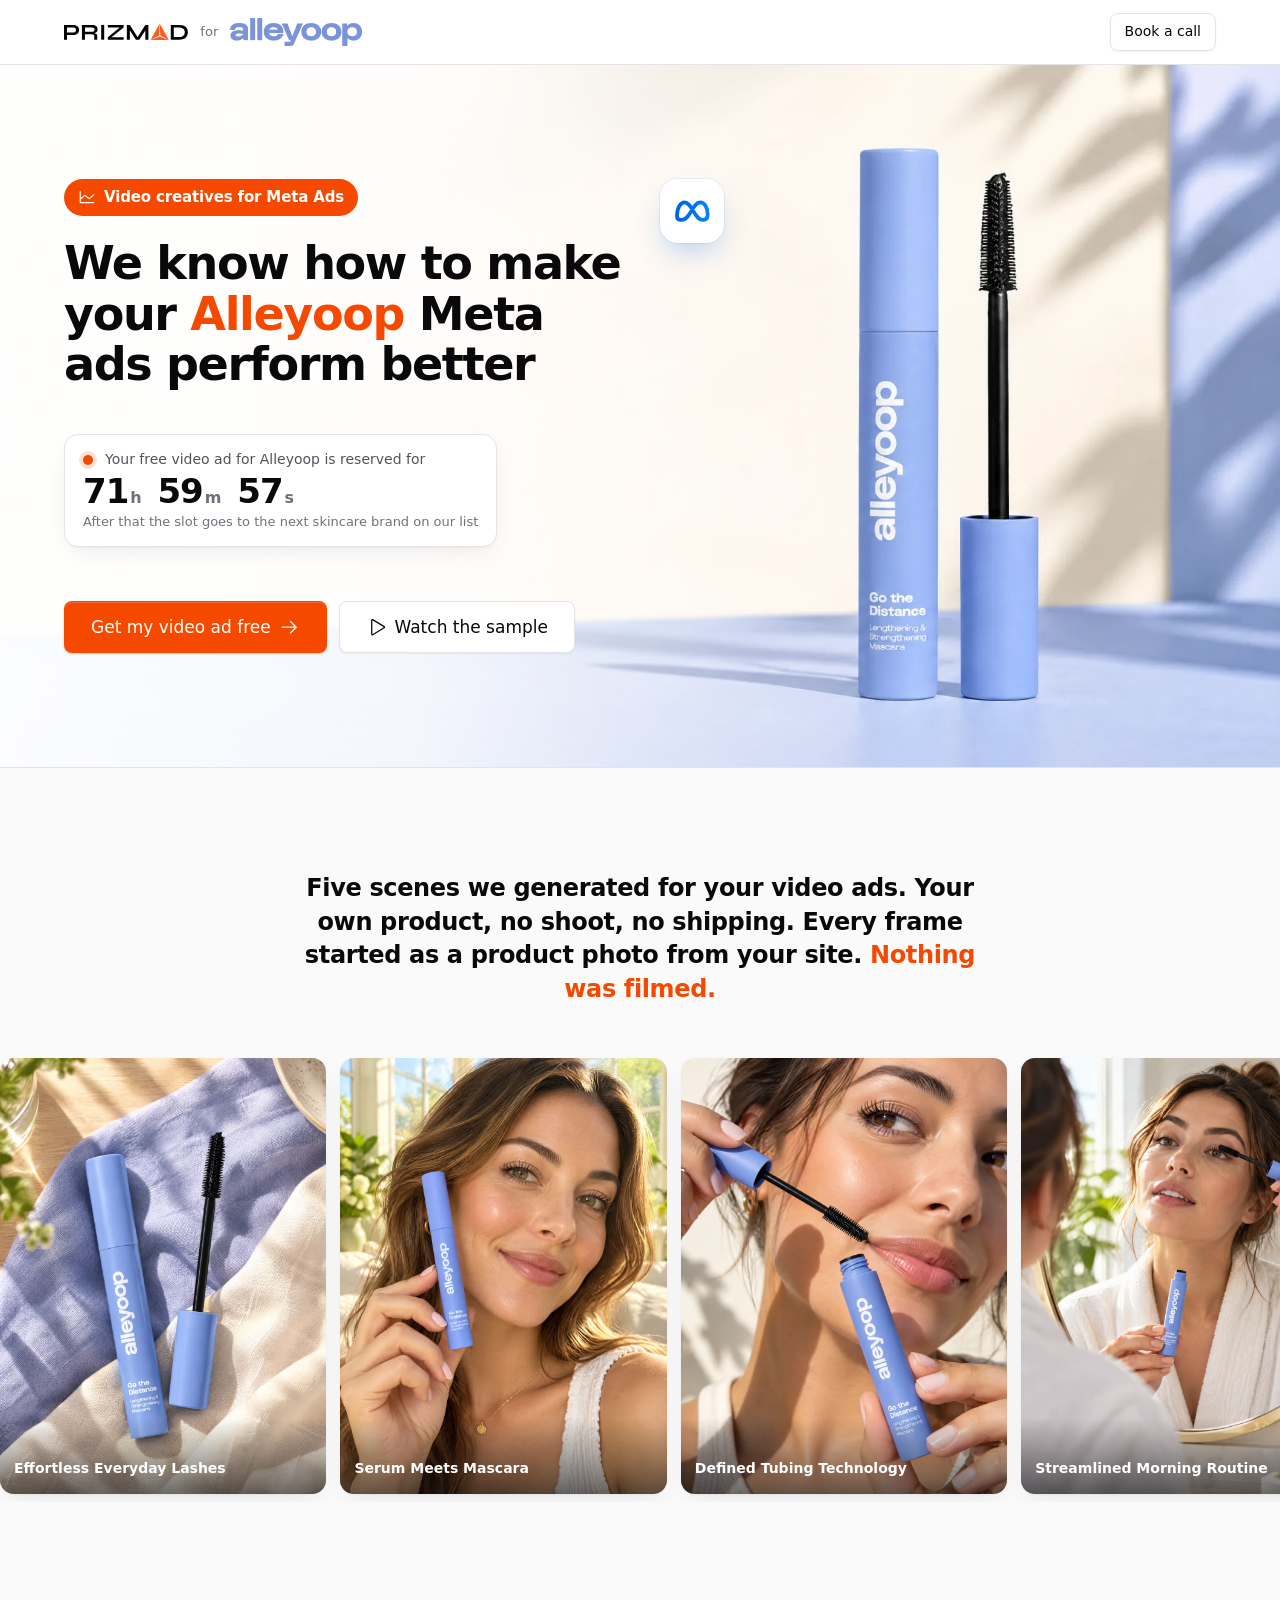
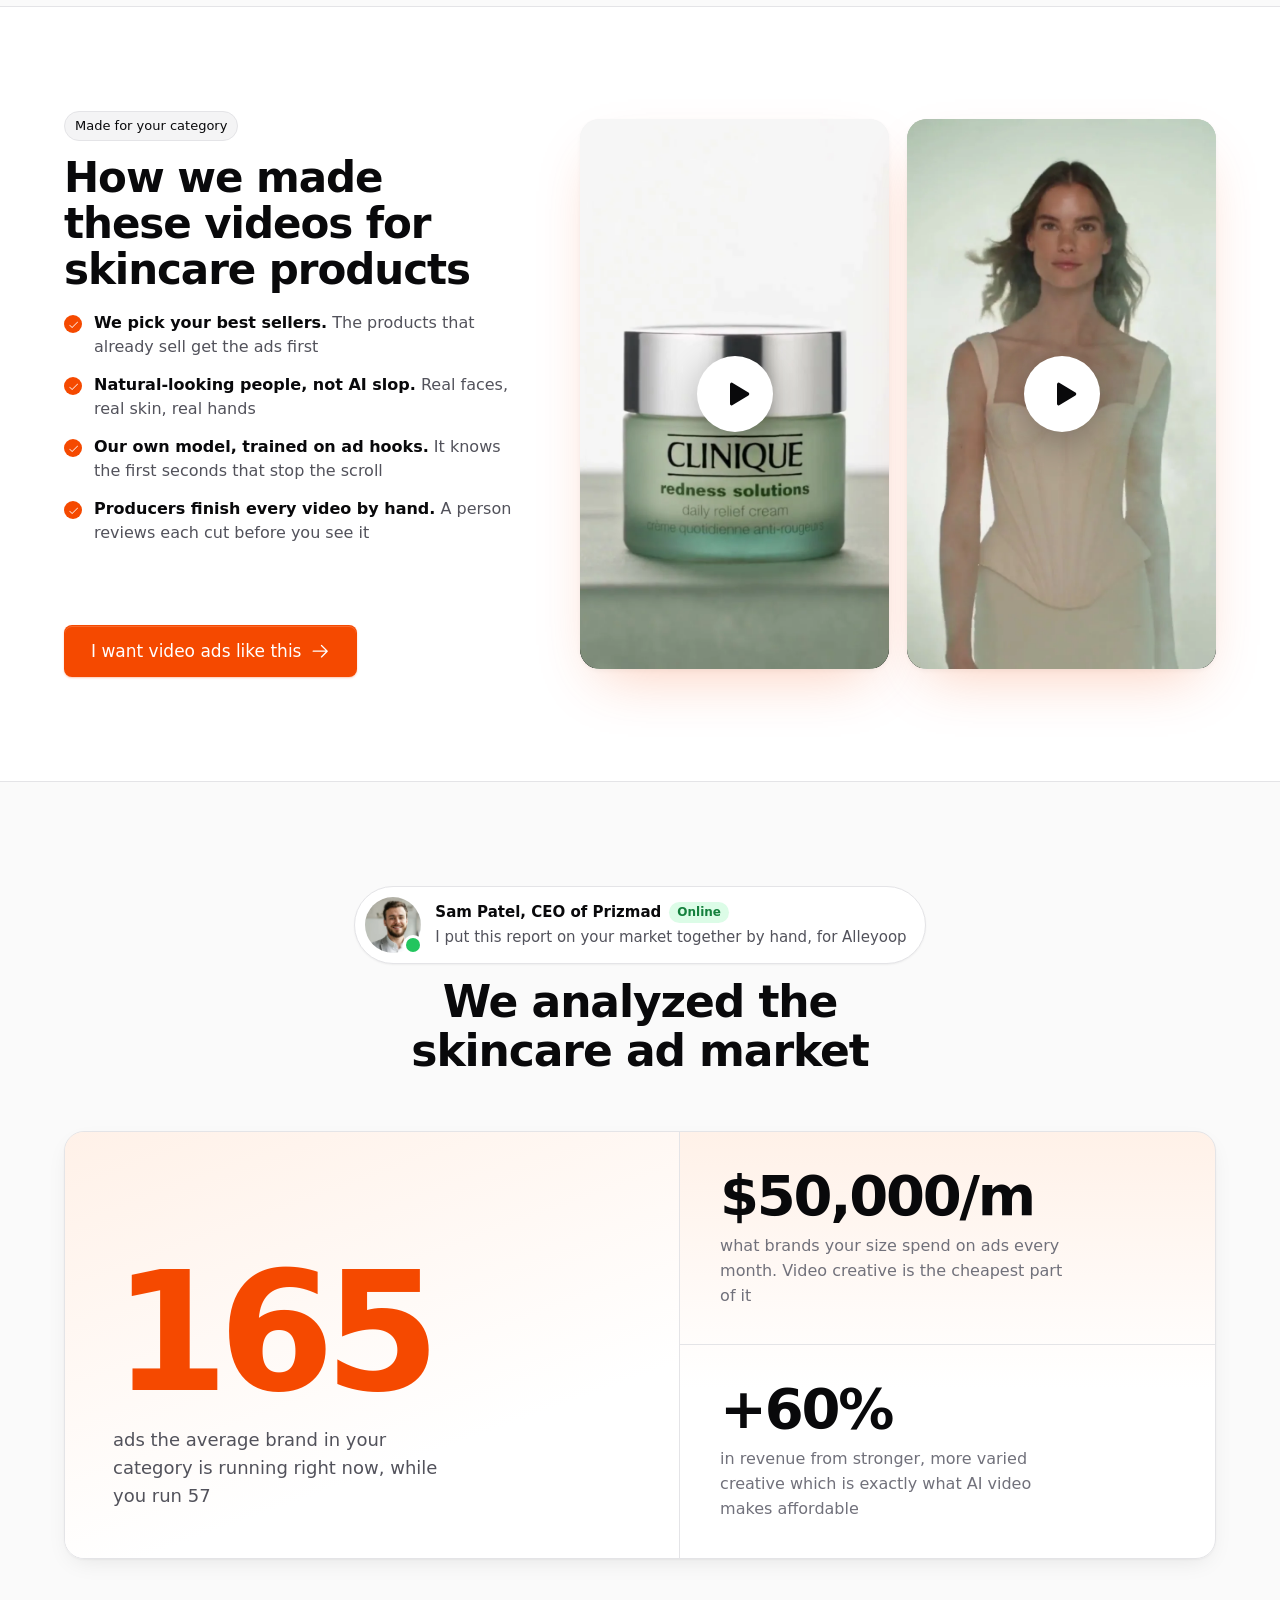
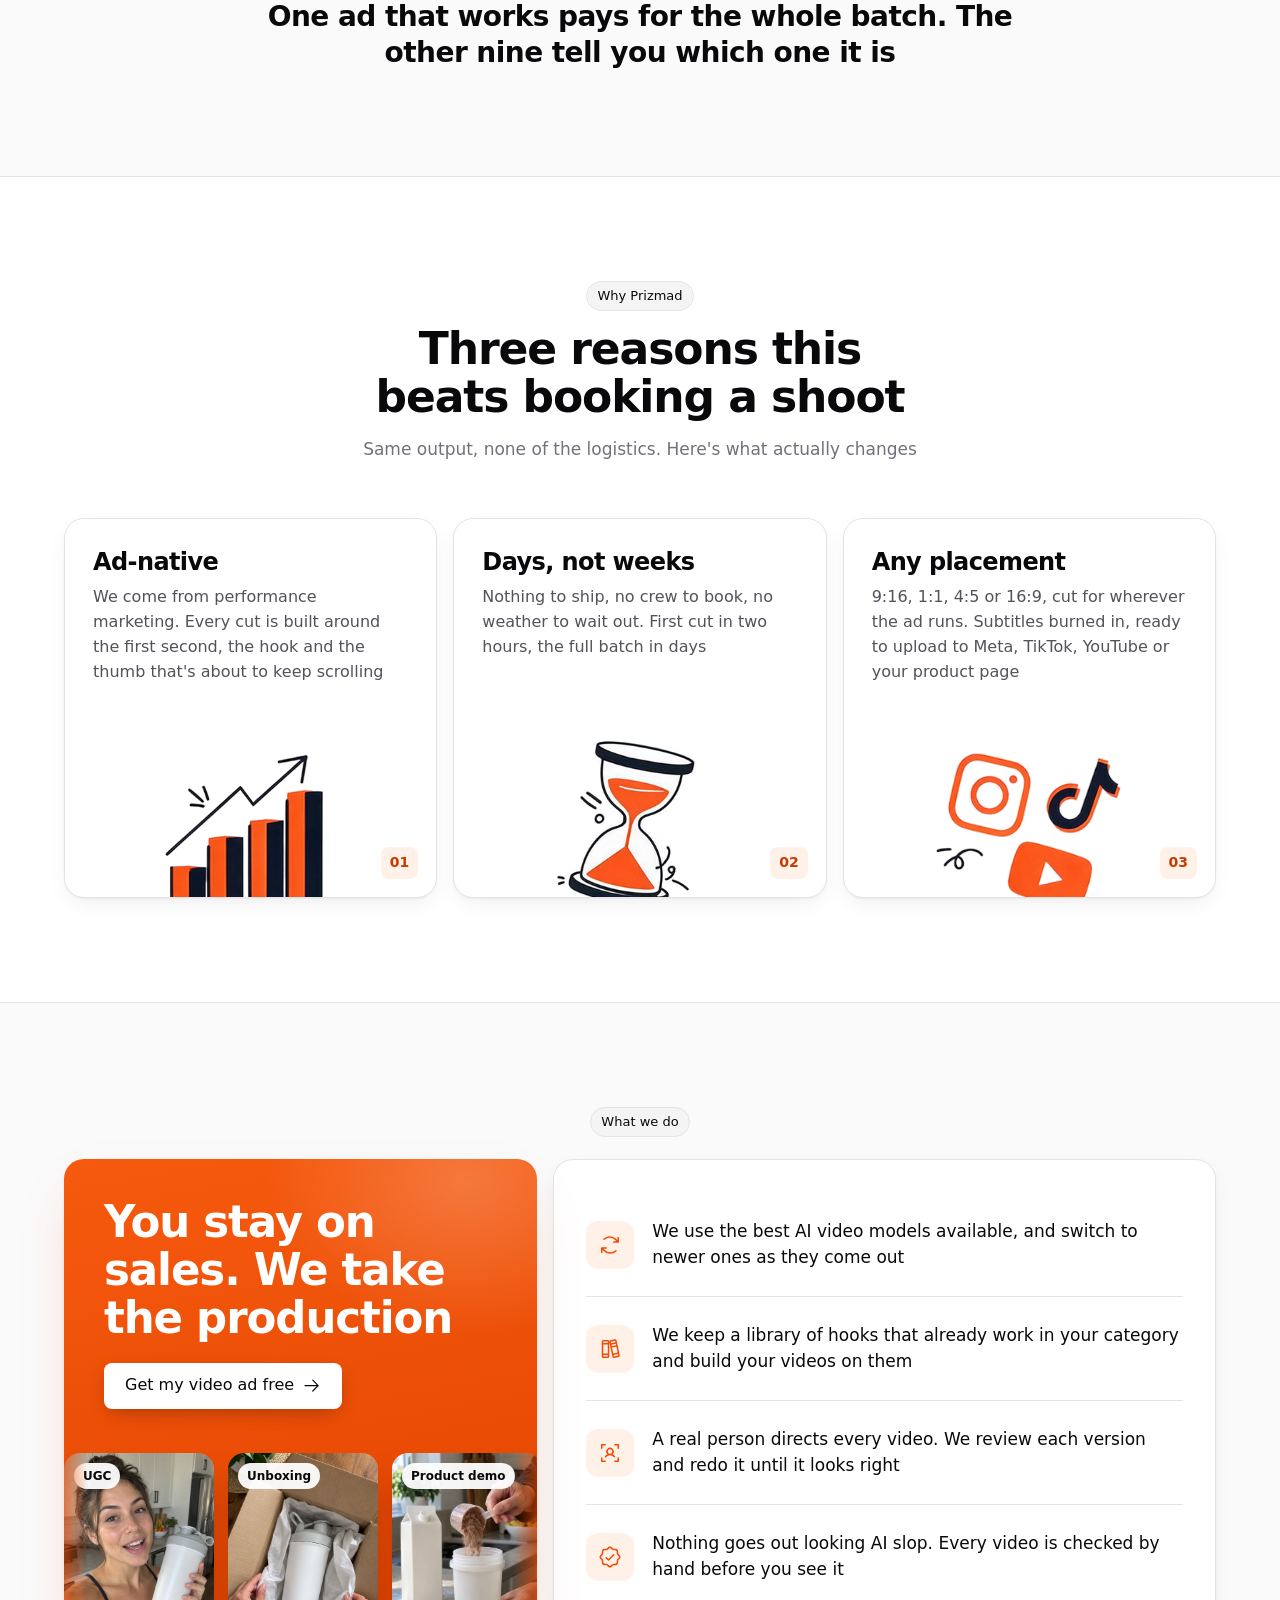
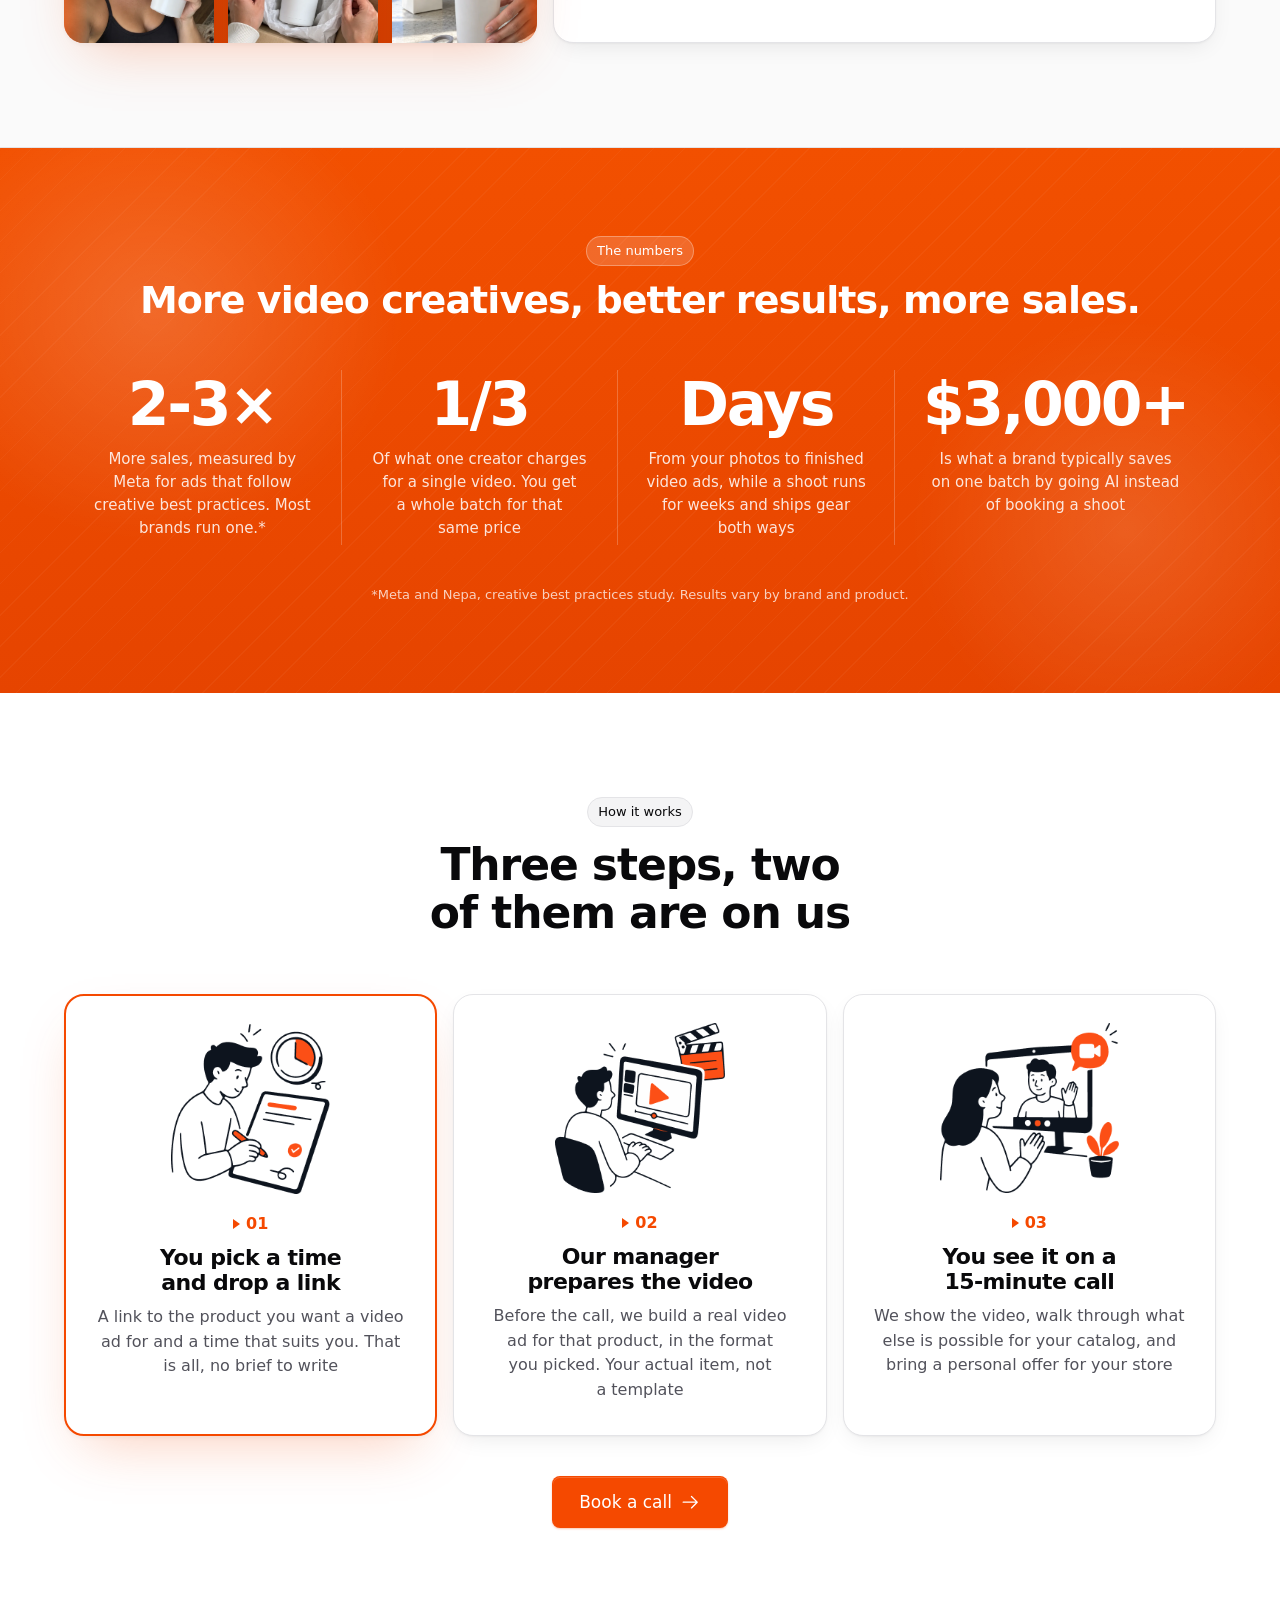
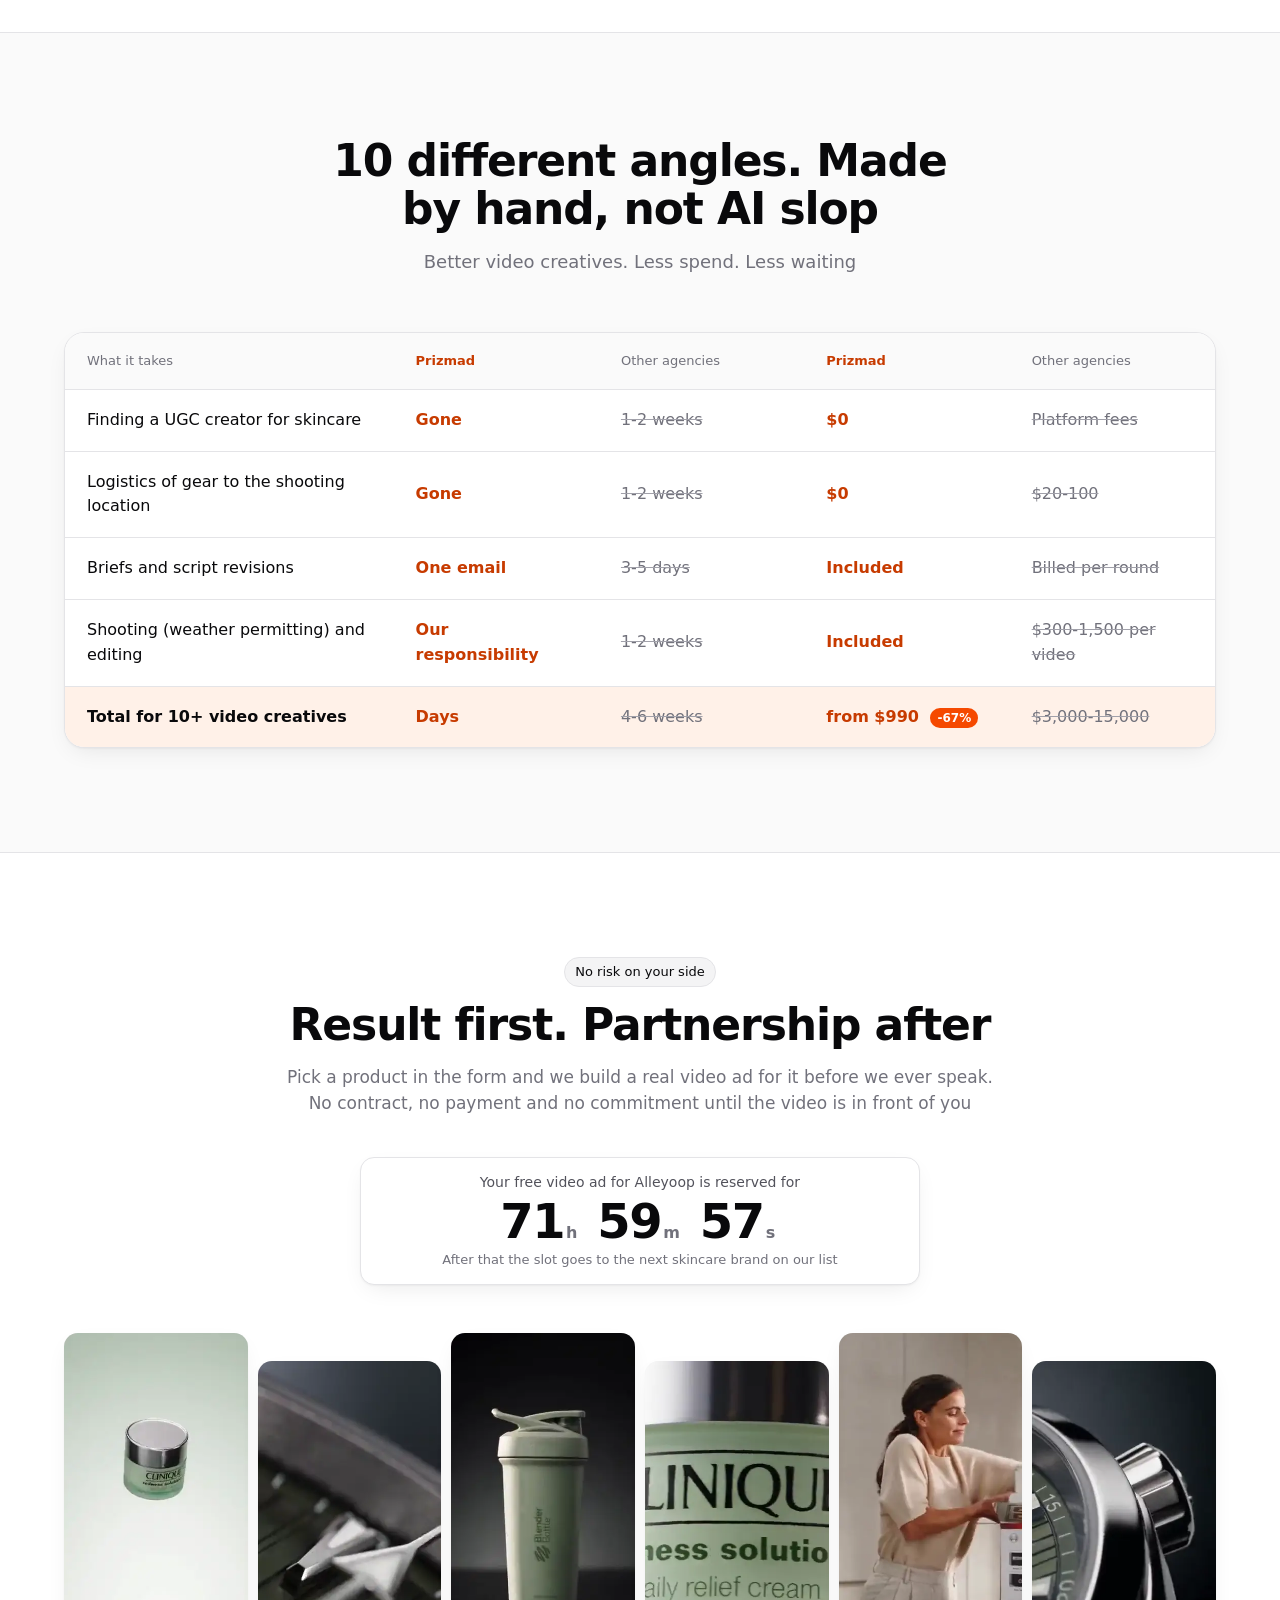
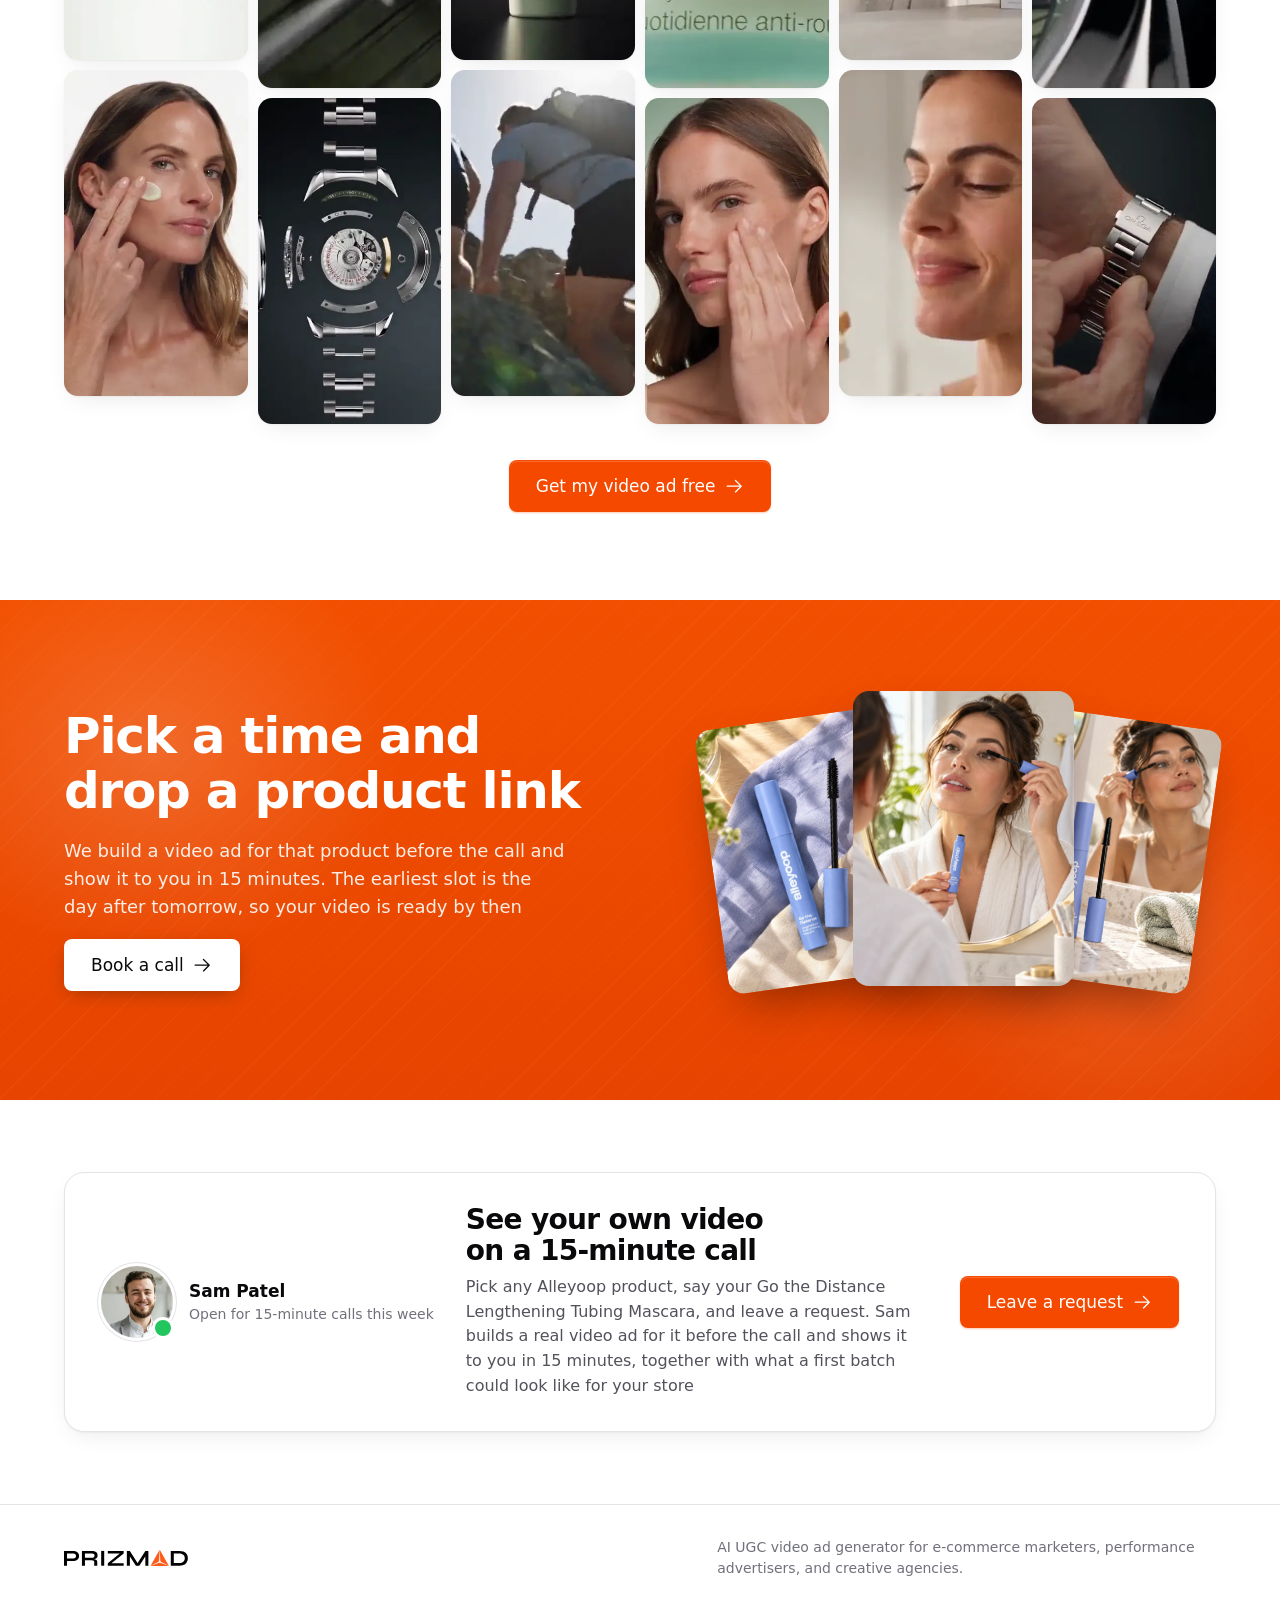
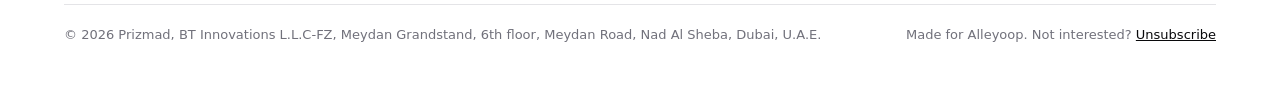
==== 2026/2026-10/landing-v2-alleyoop/index.html @ 91b7dbfa "Prizmad landing v2 preview (alleyoop): timer, Sam in market, how-we-made, $990, work grid Co-Authore" ====
<!doctype html>
<html lang="en">
<head>
<meta charset="utf-8">
<meta name="viewport" content="width=device-width, initial-scale=1">
<title>This is what your Alleyoop ad could look like | Prizmad</title>
<meta name="description" content="AI UGC video ad generator for e-commerce marketers, performance advertisers, and creative agencies.">
<meta name="robots" content="noindex, nofollow">
<meta name="theme-color" content="#ffffff">
<meta property="og:title" content="This is what your Alleyoop ad could look like">
<meta property="og:image" content="assets/img/s4.webp">
<link rel="icon" href="assets/prizmad-emblem.svg" type="image/svg+xml">
<link rel="preload" href="assets/img/s/meetalleyoop-x34j6x/s4.webp" as="image">
<link rel="stylesheet" href="assets/styles.css?v=d4e4dcc2">
</head>
<body class="t-c " data-slug="meetalleyoop-x34j6x" data-brand="Alleyoop">

<header class="nav" id="top">
  <div class="wrap">
    <div class="nav-brands">
      <a href="#top" aria-label="Prizmad"><img class="logo" src="assets/prizmad-full.svg" alt="Prizmad" width="125" height="16"></a>
      <span class="nav-x" aria-hidden="true">for</span><img class="brand-logo" src="assets/img/s/meetalleyoop-x34j6x/logo.png" alt="Alleyoop">
    </div>
    <a class="btn btn-outline btn-sm" href="#book" data-book>Book a call</a>
  </div>
</header>

<main>

  <section class="hero hero-texture">
    <img class="hero-photo" src="assets/img/s/meetalleyoop-x34j6x/banner.webp" alt="" width="1800" height="1011"  style="object-position: 74% 50%" fetchpriority="high">

    <div class="wrap">
      <div class="hero-copy">
          <span class="meta-float" aria-hidden="true"><svg viewBox="0 0 64 42"><defs><linearGradient id="mg" x1="0" y1="0" x2="1" y2="0"><stop offset="0" stop-color="#0064e0"/><stop offset="1" stop-color="#0082fb"/></linearGradient></defs><path d="M8 29C8 15 14 7 20 7c8 0 13 13 18 20 4 6 8 8 12 8 5 0 7-4 7-9 0-11-5-19-12-19-8 0-13 13-18 20-4 6-8 8-12 8-5 0-7-3-7-6z" fill="none" stroke="url(#mg)" stroke-width="6" stroke-linejoin="round"/></svg></span>
        <div class="hero-tags">
          <span class="meta-tag"><svg class="icon" viewBox="0 0 256 256" aria-hidden="true" focusable="false"><path d="M232,208a8,8,0,0,1-8,8H32a8,8,0,0,1-8-8V48a8,8,0,0,1,16,0v94.37L90.73,98a8,8,0,0,1,10.07-.38l58.81,44.11L218.73,90a8,8,0,1,1,10.54,12l-64,56a8,8,0,0,1-10.07.38L96.39,114.29,40,163.63V200H224A8,8,0,0,1,232,208Z"></path></svg>Video creatives for Meta Ads</span>
          
        </div>
        <h1>We know how to make your <span class="brand">Alleyoop</span> Meta ads perform better</h1>
        <div class="deal-timer" data-timer role="timer" aria-live="off">
          <span class="dt-dot" aria-hidden="true"></span>
          <p class="dt-label">Your free video ad for Alleyoop is reserved for</p>
          <p class="dt-clock"><b data-t="h">72</b><i>h</i> <b data-t="m">00</b><i>m</i> <b data-t="s">00</b><i>s</i></p>
          <p class="dt-note">After that the slot goes to the next skincare brand on our list</p>
        </div>
        <div class="hero-ctas">
          <a class="btn btn-primary btn-lg" href="#book" data-book>Get my video ad free <svg class="icon icon-arrow" viewBox="0 0 256 256" aria-hidden="true" focusable="false"><path d="M221.66,133.66l-72,72a8,8,0,0,1-11.32-11.32L196.69,136H40a8,8,0,0,1,0-16H196.69L138.34,61.66a8,8,0,0,1,11.32-11.32l72,72A8,8,0,0,1,221.66,133.66Z"></path></svg></a>
          <a class="btn btn-outline btn-lg" href="#sample"><svg class="icon" viewBox="0 0 256 256" aria-hidden="true" focusable="false"><path d="M232.4,114.49,88.32,26.35a16,16,0,0,0-16.2-.3A15.86,15.86,0,0,0,64,39.87V216.13A15.94,15.94,0,0,0,80,232a16.07,16.07,0,0,0,8.36-2.35L232.4,141.51a15.81,15.81,0,0,0,0-27ZM80,215.94V40.07l143.83,88Z"></path></svg> Watch the sample</a>
        </div>
      </div>

    </div>

  </section>

  <section class="band sec scenes scenes-grid" aria-label="Five scenes">
    <div class="wrap">
      <p class="scenes-lead reveal">Five scenes we generated for your video ads. Your own product, no shoot, no shipping. Every frame started as a product photo from your site. <em>Nothing was filmed.</em></p>
    </div>
    <div class="strip as-strip reveal">
      <div class="strip-track">
        <figure class="scard">
          <button type="button" data-lb="0" data-caption="Effortless Everyday Lashes" aria-label="Effortless Everyday Lashes"><img src="assets/img/s/meetalleyoop-x34j6x/s1.webp" alt="Alleyoop periwinkle tubing mascara resting on soft linen fabric in daylight" width="1080" height="1440" loading="lazy"></button>
          <figcaption>Effortless Everyday Lashes</figcaption>
        </figure>
        <figure class="scard">
          <button type="button" data-lb="1" data-caption="Serum Meets Mascara" aria-label="Serum Meets Mascara"><img src="assets/img/s/meetalleyoop-x34j6x/s2.webp" alt="Woman holding the periwinkle Alleyoop tubing mascara near her face" width="1080" height="1440" loading="lazy"></button>
          <figcaption>Serum Meets Mascara</figcaption>
        </figure>
        <figure class="scard">
          <button type="button" data-lb="2" data-caption="Defined Tubing Technology" aria-label="Defined Tubing Technology"><img src="assets/img/s/meetalleyoop-x34j6x/s3.webp" alt="Macro detail of the Alleyoop mascara wand bristles and periwinkle packaging" width="1080" height="1440" loading="lazy"></button>
          <figcaption>Defined Tubing Technology</figcaption>
        </figure>
        <figure class="scard">
          <button type="button" data-lb="3" data-caption="Streamlined Morning Routine" aria-label="Streamlined Morning Routine"><img src="assets/img/s/meetalleyoop-x34j6x/s4.webp" alt="Woman applying Alleyoop tubing mascara in a bright bathroom mirror" width="1080" height="1440" loading="lazy"></button>
          <figcaption>Streamlined Morning Routine</figcaption>
        </figure>
        <figure class="scard">
          <button type="button" data-lb="4" data-caption="Your Daily Essential" aria-label="Your Daily Essential"><img src="assets/img/s/meetalleyoop-x34j6x/s5.webp" alt="Alleyoop periwinkle mascara standing on a modern terrazzo bathroom shelf" width="1080" height="1440" loading="lazy"></button>
          <figcaption>Your Daily Essential</figcaption>
        </figure>
        
        <figure class="scard" aria-hidden="true">
          <img src="assets/img/s/meetalleyoop-x34j6x/s1.webp" alt="" width="1080" height="1440" loading="lazy">
          <figcaption>Effortless Everyday Lashes</figcaption>
        </figure>
        <figure class="scard" aria-hidden="true">
          <img src="assets/img/s/meetalleyoop-x34j6x/s2.webp" alt="" width="1080" height="1440" loading="lazy">
          <figcaption>Serum Meets Mascara</figcaption>
        </figure>
        <figure class="scard" aria-hidden="true">
          <img src="assets/img/s/meetalleyoop-x34j6x/s3.webp" alt="" width="1080" height="1440" loading="lazy">
          <figcaption>Defined Tubing Technology</figcaption>
        </figure>
        <figure class="scard" aria-hidden="true">
          <img src="assets/img/s/meetalleyoop-x34j6x/s4.webp" alt="" width="1080" height="1440" loading="lazy">
          <figcaption>Streamlined Morning Routine</figcaption>
        </figure>
        <figure class="scard" aria-hidden="true">
          <img src="assets/img/s/meetalleyoop-x34j6x/s5.webp" alt="" width="1080" height="1440" loading="lazy">
          <figcaption>Your Daily Essential</figcaption>
        </figure>
        
      </div>
    </div>
  </section>




  <section class="sec video" id="sample" aria-labelledby="video-title">
    <div class="wrap video-layout is-tall count-2">
      <div class="sec-head reveal">
        <span class="pill">Made for your category</span>
        <h2 id="video-title">How we made these videos for skincare products</h2>
        <ul class="how-list">
          <li><b>We pick your best sellers.</b> The products that already sell get the ads first</li>
          <li><b>Natural-looking people, not AI slop.</b> Real faces, real skin, real hands</li>
          <li><b>Our own model, trained on ad hooks.</b> It knows the first seconds that stop the scroll</li>
          <li><b>Producers finish every video by hand.</b> A person reviews each cut before you see it</li>
        </ul>
      </div>
      <div class="players reveal">
        <div class="player">
          <video preload="none" playsinline controls poster="assets/img/niche/skincare.webp">
            <source src="assets/video/niche/skincare.mp4" type="video/mp4">
          </video>
          <img class="poster" src="assets/img/niche/skincare.webp" alt="" loading="lazy">
          <button class="play" type="button" aria-label="Play"><svg class="icon" viewBox="0 0 256 256" aria-hidden="true" focusable="false"><path d="M240,128a15.74,15.74,0,0,1-7.6,13.51L88.32,229.65a16,16,0,0,1-16.2.3A15.86,15.86,0,0,1,64,216.13V39.87a15.86,15.86,0,0,1,8.12-13.82,16,16,0,0,1,16.2.3L232.4,114.49A15.74,15.74,0,0,1,240,128Z"></path></svg></button>
        </div>
        <div class="player">
          <video preload="none" playsinline controls poster="assets/img/niche/skincare-2.webp">
            <source src="assets/video/niche/skincare-2.mp4" type="video/mp4">
          </video>
          <img class="poster" src="assets/img/niche/skincare-2.webp" alt="" loading="lazy">
          <button class="play" type="button" aria-label="Play"><svg class="icon" viewBox="0 0 256 256" aria-hidden="true" focusable="false"><path d="M240,128a15.74,15.74,0,0,1-7.6,13.51L88.32,229.65a16,16,0,0,1-16.2.3A15.86,15.86,0,0,1,64,216.13V39.87a15.86,15.86,0,0,1,8.12-13.82,16,16,0,0,1,16.2.3L232.4,114.49A15.74,15.74,0,0,1,240,128Z"></path></svg></button>
        </div>
        
      </div>
      <div class="center-cta"><a class="btn btn-primary btn-lg" href="#book" data-book>I want video ads like this <svg class="icon icon-arrow" viewBox="0 0 256 256" aria-hidden="true" focusable="false"><path d="M221.66,133.66l-72,72a8,8,0,0,1-11.32-11.32L196.69,136H40a8,8,0,0,1,0-16H196.69L138.34,61.66a8,8,0,0,1,11.32-11.32l72,72A8,8,0,0,1,221.66,133.66Z"/></svg></a></div>
    </div>
  </section>


  <section class="band sec market" aria-labelledby="market-title">
    <div class="wrap">
      <div class="sec-head reveal">
        <div class="sam">
          <span class="sam-ava"><img src="assets/img/senders/sam-patel.webp" alt="Sam Patel" width="56" height="56" loading="lazy"><i class="host-dot" aria-hidden="true"></i></span>
          <div class="sam-who"><p class="sam-name">Sam Patel, CEO of Prizmad <span class="sam-online">Online</span></p><p class="sam-say">I put this report on your market together by hand, for Alleyoop</p></div>
        </div>
        <h2 id="market-title">We analyzed the skincare ad market</h2>
      </div>
      <div class="market-card reveal">
        <div class="stat-big">
          <div class="num">165</div>
          <p>ads the average brand in your category is running right now, while you run 57</p>
        </div>
        <div class="stat-side">
          <div><div class="num">$50,000/m</div><p>what brands your size spend on ads every month. Video creative is the cheapest part of it</p></div>
          <div><div class="num">+60%</div><p>in revenue from stronger, more varied creative which is exactly what AI video makes affordable</p></div>
        </div>
      </div>
      <p class="pull reveal">One ad that works pays for the whole batch. The other nine tell you which one it is</p>
    </div>
  </section>

  <section class="sec why" aria-labelledby="why-title">
    <div class="wrap">
      <div class="sec-head reveal">
        <span class="pill">Why Prizmad</span>
        <h2 id="why-title">Three reasons this beats booking a shoot</h2>
        <p>Same output, none of the logistics. Here's what actually changes</p>
      </div>
      <div class="cards3">
        <article class="icard reveal">
          <h3>Ad-native</h3>
          <p>We come from performance marketing. Every cut is built around the first second, the hook and the thumb that's about to keep scrolling</p>
          <img class="illus" src="assets/img/illus/why-ad-native.png" alt="" width="290" height="253" loading="lazy">
          <span class="badge">01</span>
        </article>
        <article class="icard reveal" style="--d:.06s">
          <h3>Days, not weeks</h3>
          <p>Nothing to ship, no crew to book, no weather to wait out. First cut in two hours, the full batch in days</p>
          <img class="illus" src="assets/img/illus/why-days.png" alt="" width="274" height="236" loading="lazy">
          <span class="badge">02</span>
        </article>
        <article class="icard reveal" style="--d:.12s">
          <h3>Any placement</h3>
          <p>9:16, 1:1, 4:5 or 16:9, cut for wherever the ad runs. Subtitles burned in, ready to upload to Meta, TikTok, YouTube or your product page</p>
          <img class="illus" src="assets/img/illus/why-placement.png" alt="" width="251" height="231" loading="lazy">
          <span class="badge">03</span>
        </article>
      </div>
    </div>
  </section>

  <section class="band sec prod" aria-labelledby="prod-title">
    <div class="wrap">
      <div class="sec-pill reveal"><span class="pill">What we do</span></div>
      <div class="prod-grid">
      <div class="prod-head reveal">
        <h2 id="prod-title">You stay on sales. We take the production</h2>
        <a class="btn btn-white" href="#book" data-book>Get my video ad free <svg class="icon icon-arrow" viewBox="0 0 256 256" aria-hidden="true" focusable="false"><path d="M221.66,133.66l-72,72a8,8,0,0,1-11.32-11.32L196.69,136H40a8,8,0,0,1,0-16H196.69L138.34,61.66a8,8,0,0,1,11.32-11.32l72,72A8,8,0,0,1,221.66,133.66Z"/></svg></a>
        <div class="formats-marquee" aria-hidden="true">
          <div class="fm-track">
            <figure class="fm-card"><img src="assets/img/formats/fmt-ugc.webp" alt="" loading="lazy"><figcaption>UGC</figcaption></figure><figure class="fm-card"><img src="assets/img/formats/fmt-unboxing.webp" alt="" loading="lazy"><figcaption>Unboxing</figcaption></figure><figure class="fm-card"><img src="assets/img/formats/fmt-product-demo.webp" alt="" loading="lazy"><figcaption>Product demo</figcaption></figure><figure class="fm-card"><img src="assets/img/formats/fmt-talking-head.webp" alt="" loading="lazy"><figcaption>Talking head</figcaption></figure><figure class="fm-card"><img src="assets/img/formats/fmt-lifestyle.webp" alt="" loading="lazy"><figcaption>Lifestyle</figcaption></figure><figure class="fm-card"><img src="assets/img/formats/fmt-hands-on.webp" alt="" loading="lazy"><figcaption>Hands-on</figcaption></figure><figure class="fm-card"><img src="assets/img/formats/fmt-studio.webp" alt="" loading="lazy"><figcaption>Studio</figcaption></figure>
            <figure class="fm-card"><img src="assets/img/formats/fmt-ugc.webp" alt="" loading="lazy"><figcaption>UGC</figcaption></figure><figure class="fm-card"><img src="assets/img/formats/fmt-unboxing.webp" alt="" loading="lazy"><figcaption>Unboxing</figcaption></figure><figure class="fm-card"><img src="assets/img/formats/fmt-product-demo.webp" alt="" loading="lazy"><figcaption>Product demo</figcaption></figure><figure class="fm-card"><img src="assets/img/formats/fmt-talking-head.webp" alt="" loading="lazy"><figcaption>Talking head</figcaption></figure><figure class="fm-card"><img src="assets/img/formats/fmt-lifestyle.webp" alt="" loading="lazy"><figcaption>Lifestyle</figcaption></figure><figure class="fm-card"><img src="assets/img/formats/fmt-hands-on.webp" alt="" loading="lazy"><figcaption>Hands-on</figcaption></figure><figure class="fm-card"><img src="assets/img/formats/fmt-studio.webp" alt="" loading="lazy"><figcaption>Studio</figcaption></figure>
          </div>
        </div>
      </div>
      <ul class="points">
        <li class="reveal"><svg class="icon" viewBox="0 0 256 256" aria-hidden="true" focusable="false"><path d="M224,48V96a8,8,0,0,1-8,8H168a8,8,0,0,1,0-16h28.69L182.06,73.37a79.56,79.56,0,0,0-56.13-23.43h-.45A79.52,79.52,0,0,0,69.59,72.71,8,8,0,0,1,58.41,61.27a96,96,0,0,1,135,.79L208,76.69V48a8,8,0,0,1,16,0ZM186.41,183.29a80,80,0,0,1-112.47-.66L59.31,168H88a8,8,0,0,0,0-16H40a8,8,0,0,0-8,8v48a8,8,0,0,0,16,0V179.31l14.63,14.63A95.43,95.43,0,0,0,130,222.06h.53a95.36,95.36,0,0,0,67.07-27.33,8,8,0,0,0-11.18-11.44Z"/></svg><p>We use the best AI video models available, and switch to newer ones as they come out</p></li>
        <li class="reveal" style="--d:.06s"><svg class="icon" viewBox="0 0 256 256" aria-hidden="true" focusable="false"><path d="M231.65,194.55,198.46,36.75a16,16,0,0,0-19-12.39L132.65,34.42a16.08,16.08,0,0,0-12.3,19l33.19,157.8A16,16,0,0,0,169.16,224a16.25,16.25,0,0,0,3.38-.36l46.81-10.06A16.09,16.09,0,0,0,231.65,194.55ZM136,50.15c0-.06,0-.09,0-.09l46.8-10,3.33,15.87L139.33,66Zm6.62,31.47,46.82-10.05,3.34,15.9L146,97.53Zm6.64,31.57,46.82-10.06,13.3,63.24-46.82,10.06ZM216,197.94l-46.8,10-3.33-15.87L212.67,182,216,197.85C216,197.91,216,197.94,216,197.94ZM104,32H56A16,16,0,0,0,40,48V208a16,16,0,0,0,16,16h48a16,16,0,0,0,16-16V48A16,16,0,0,0,104,32ZM56,48h48V64H56Zm0,32h48v96H56Zm48,128H56V192h48v16Z"/></svg><p>We keep a library of hooks that already work in your category and build your videos on them</p></li>
        <li class="reveal" style="--d:.12s"><svg class="icon" viewBox="0 0 256 256" aria-hidden="true" focusable="false"><path d="M224,40V76a8,8,0,0,1-16,0V48H180a8,8,0,0,1,0-16h36A8,8,0,0,1,224,40Zm-8,132a8,8,0,0,0-8,8v28H180a8,8,0,0,0,0,16h36a8,8,0,0,0,8-8V180A8,8,0,0,0,216,172ZM76,208H48V180a8,8,0,0,0-16,0v36a8,8,0,0,0,8,8H76a8,8,0,0,0,0-16ZM40,84a8,8,0,0,0,8-8V48H76a8,8,0,0,0,0-16H40a8,8,0,0,0-8,8V76A8,8,0,0,0,40,84Zm136,92a8,8,0,0,1-6.41-3.19,52,52,0,0,0-83.2,0,8,8,0,1,1-12.8-9.62A67.94,67.94,0,0,1,101,141.51a40,40,0,1,1,53.94,0,67.94,67.94,0,0,1,27.43,21.68A8,8,0,0,1,176,176Zm-48-40a24,24,0,1,0-24-24A24,24,0,0,0,128,136Z"/></svg><p>A real person directs every video. We review each version and redo it until it looks right</p></li>
        <li class="reveal" style="--d:.18s"><svg class="icon" viewBox="0 0 256 256" aria-hidden="true" focusable="false"><path d="M225.86,102.82c-3.77-3.94-7.67-8-9.14-11.57-1.36-3.27-1.44-8.69-1.52-13.94-.15-9.76-.31-20.82-8-28.51s-18.75-7.85-28.51-8c-5.25-.08-10.67-.16-13.94-1.52-3.56-1.47-7.63-5.37-11.57-9.14C146.28,23.51,138.44,16,128,16s-18.27,7.51-25.18,14.14c-3.94,3.77-8,7.67-11.57,9.14C88,40.64,82.56,40.72,77.31,40.8c-9.76.15-20.82.31-28.51,8S41,67.55,40.8,77.31c-.08,5.25-.16,10.67-1.52,13.94-1.47,3.56-5.37,7.63-9.14,11.57C23.51,109.72,16,117.56,16,128s7.51,18.27,14.14,25.18c3.77,3.94,7.67,8,9.14,11.57,1.36,3.27,1.44,8.69,1.52,13.94.15,9.76.31,20.82,8,28.51s18.75,7.85,28.51,8c5.25.08,10.67.16,13.94,1.52,3.56,1.47,7.63,5.37,11.57,9.14C109.72,232.49,117.56,240,128,240s18.27-7.51,25.18-14.14c3.94-3.77,8-7.67,11.57-9.14,3.27-1.36,8.69-1.44,13.94-1.52,9.76-.15,20.82-.31,28.51-8s7.85-18.75,8-28.51c.08-5.25.16-10.67,1.52-13.94,1.47-3.56,5.37-7.63,9.14-11.57C232.49,146.28,240,138.44,240,128S232.49,109.73,225.86,102.82Zm-11.55,39.29c-4.79,5-9.75,10.17-12.38,16.52-2.52,6.1-2.63,13.07-2.73,19.82-.1,7-.21,14.33-3.32,17.43s-10.39,3.22-17.43,3.32c-6.75.1-13.72.21-19.82,2.73-6.35,2.63-11.52,7.59-16.52,12.38S132,224,128,224s-9.15-4.92-14.11-9.69-10.17-9.75-16.52-12.38c-6.1-2.52-13.07-2.63-19.82-2.73-7-.1-14.33-.21-17.43-3.32s-3.22-10.39-3.32-17.43c-.1-6.75-.21-13.72-2.73-19.82-2.63-6.35-7.59-11.52-12.38-16.52S32,132,32,128s4.92-9.15,9.69-14.11,9.75-10.17,12.38-16.52c2.52-6.1,2.63-13.07,2.73-19.82.1-7,.21-14.33,3.32-17.43S70.51,56.9,77.55,56.8c6.75-.1,13.72-.21,19.82-2.73,6.35-2.63,11.52-7.59,16.52-12.38S124,32,128,32s9.15,4.92,14.11,9.69,10.17,9.75,16.52,12.38c6.1,2.52,13.07,2.63,19.82,2.73,7,.1,14.33.21,17.43,3.32s3.22,10.39,3.32,17.43c.1,6.75.21,13.72,2.73,19.82,2.63,6.35,7.59,11.52,12.38,16.52S224,124,224,128,219.08,137.15,214.31,142.11ZM173.66,98.34a8,8,0,0,1,0,11.32l-56,56a8,8,0,0,1-11.32,0l-24-24a8,8,0,0,1,11.32-11.32L112,148.69l50.34-50.35A8,8,0,0,1,173.66,98.34Z"/></svg><p>Nothing goes out looking AI slop. Every video is checked by hand before you see it</p></li>
      </ul>
      </div>
    </div>
  </section>

  <section class="orange numbers" aria-labelledby="numbers-title">
    <div class="wrap">
      <div class="numbers-head reveal">
        <span class="pill pill-onaccent">The numbers</span>
        <h2 id="numbers-title">More video creatives, better results, more sales.</h2>
      </div>
      <div class="num-row">
        <div class="reveal"><div class="num">2-3×</div><p>More sales, measured by Meta for ads that follow creative best practices. Most brands run one.*</p></div>
        <div class="reveal" style="--d:.06s"><div class="num">1/3</div><p>Of what one creator charges for a single video. You get a whole batch for that same price</p></div>
        <div class="reveal" style="--d:.12s"><div class="num">Days</div><p>From your photos to finished video ads, while a shoot runs for weeks and ships gear both ways</p></div>
        <div class="reveal" style="--d:.18s"><div class="num">$3,000+</div><p>Is what a brand typically saves on one batch by going AI instead of booking a shoot</p></div>
      </div>
      <p class="foot-note">*Meta and Nepa, creative best practices study. Results vary by brand and product.</p>
    </div>
  </section>

  <section class="sec steps" aria-labelledby="steps-title">
    <div class="wrap">
      <div class="sec-head reveal">
        <span class="pill">How it works</span>
        <h2 id="steps-title">Three steps, two of them are on us</h2>
      </div>
      <ol class="steps-grid">
        <li class="step reveal">
          <img class="illus" src="assets/img/illus/step-form.png" alt="" width="216" height="230" loading="lazy">
          <span class="n">01</span>
          <h3>You pick a time and drop a link</h3>
          <p>A link to the product you want a video ad for and a time that suits you. That is all, no brief to write</p>
        </li>
        <li class="step reveal" style="--d:.06s">
          <img class="illus" src="assets/img/illus/step-manager.png" alt="" width="241" height="240" loading="lazy">
          <span class="n">02</span>
          <h3>Our manager prepares the video</h3>
          <p>Before the call, we build a real video ad for that product, in the format you picked. Your actual item, not a template</p>
        </li>
        <li class="step reveal" style="--d:.12s">
          <img class="illus" src="assets/img/illus/step-zoom.png" alt="" width="242" height="230" loading="lazy">
          <span class="n">03</span>
          <h3>You see it on a 15-minute call</h3>
          <p>We show the video, walk through what else is possible for your catalog, and bring a personal offer for your store</p>
        </li>
      </ol>
      <div class="center-cta"><a class="btn btn-primary btn-lg" href="#book" data-book>Book a call <svg class="icon icon-arrow" viewBox="0 0 256 256" aria-hidden="true" focusable="false"><path d="M221.66,133.66l-72,72a8,8,0,0,1-11.32-11.32L196.69,136H40a8,8,0,0,1,0-16H196.69L138.34,61.66a8,8,0,0,1,11.32-11.32l72,72A8,8,0,0,1,221.66,133.66Z"/></svg></a></div>
    </div>
  </section>

  <section class="band sec compare" aria-labelledby="compare-title">
    <div class="wrap">
      <div class="sec-head reveal">
        <h2 id="compare-title">10 different angles. Made by hand, not AI slop</h2>
        <p>Better video creatives. Less spend. Less waiting</p>
      </div>
      <div class="table reveal" role="table" aria-label="Prizmad against other agencies">
        <div class="trow thead" role="row">
          <span role="columnheader">What it takes</span>
          <span role="columnheader" class="grp">Prizmad</span>
          <span role="columnheader">Other agencies</span>
          <span role="columnheader" class="grp">Prizmad</span>
          <span role="columnheader">Other agencies</span>
        </div>
        <div class="trow" role="row"><span class="task" role="rowheader">Finding a UGC creator for skincare</span><div role="cell"><span class="lbl">Prizmad</span><span class="us-val">Gone</span></div><div role="cell"><span class="lbl">Other agencies</span><span class="them-val">1-2 weeks</span></div><div role="cell"><span class="lbl">Prizmad</span><span class="us-val">$0</span></div><div role="cell"><span class="lbl">Other agencies</span><span class="them-val">Platform fees</span></div></div>
        <div class="trow" role="row"><span class="task" role="rowheader">Logistics of gear to the shooting location</span><div role="cell"><span class="lbl">Prizmad</span><span class="us-val">Gone</span></div><div role="cell"><span class="lbl">Other agencies</span><span class="them-val">1-2 weeks</span></div><div role="cell"><span class="lbl">Prizmad</span><span class="us-val">$0</span></div><div role="cell"><span class="lbl">Other agencies</span><span class="them-val">$20-100</span></div></div>
        <div class="trow" role="row"><span class="task" role="rowheader">Briefs and script revisions</span><div role="cell"><span class="lbl">Prizmad</span><span class="us-val">One email</span></div><div role="cell"><span class="lbl">Other agencies</span><span class="them-val">3-5 days</span></div><div role="cell"><span class="lbl">Prizmad</span><span class="us-val">Included</span></div><div role="cell"><span class="lbl">Other agencies</span><span class="them-val">Billed per round</span></div></div>
        <div class="trow" role="row"><span class="task" role="rowheader">Shooting (weather permitting) and editing</span><div role="cell"><span class="lbl">Prizmad</span><span class="us-val">Our responsibility</span></div><div role="cell"><span class="lbl">Other agencies</span><span class="them-val">1-2 weeks</span></div><div role="cell"><span class="lbl">Prizmad</span><span class="us-val">Included</span></div><div role="cell"><span class="lbl">Other agencies</span><span class="them-val">$300-1,500 per video</span></div></div>
        <div class="trow ttotal" role="row"><span class="task" role="rowheader">Total for 10+ video creatives</span><div role="cell"><span class="lbl">Prizmad</span><span class="us-val">Days</span></div><div role="cell"><span class="lbl">Other agencies</span><span class="them-val">4-6 weeks</span></div><div role="cell"><span class="lbl">Prizmad</span><span class="us-val">from $990 <em class="save">-67%</em></span></div><div role="cell"><span class="lbl">Other agencies</span><span class="them-val">$3,000-15,000</span></div></div>
      </div>
    </div>
  </section>

  <section class="sec risk" aria-labelledby="risk-title">
    <div class="wrap">
      <div class="sec-head reveal">
        <span class="pill">No risk on your side</span>
        <h2 id="risk-title">Result first. Partnership after</h2>
        <p>Pick a product in the form and we build a real video ad for it before we ever speak. No contract, no payment and no commitment until the video is in front of you</p>
      </div>
      <div class="deal-timer is-wide" data-timer role="timer" aria-live="off">
          <span class="dt-dot" aria-hidden="true"></span>
          <p class="dt-label">Your free video ad for Alleyoop is reserved for</p>
          <p class="dt-clock"><b data-t="h">72</b><i>h</i> <b data-t="m">00</b><i>m</i> <b data-t="s">00</b><i>s</i></p>
          <p class="dt-note">After that the slot goes to the next skincare brand on our list</p>
        </div>
    </div>
    <div class="work-grid reveal" aria-label="Video ads we made">
      <div class="wclip"><video muted loop playsinline preload="none" poster="assets/img/work/w01.webp" data-src="assets/video/work/w01.mp4"></video></div><div class="wclip"><video muted loop playsinline preload="none" poster="assets/img/work/w02.webp" data-src="assets/video/work/w02.mp4"></video></div><div class="wclip"><video muted loop playsinline preload="none" poster="assets/img/work/w03.webp" data-src="assets/video/work/w03.mp4"></video></div><div class="wclip"><video muted loop playsinline preload="none" poster="assets/img/work/w04.webp" data-src="assets/video/work/w04.mp4"></video></div><div class="wclip"><video muted loop playsinline preload="none" poster="assets/img/work/w05.webp" data-src="assets/video/work/w05.mp4"></video></div><div class="wclip"><video muted loop playsinline preload="none" poster="assets/img/work/w06.webp" data-src="assets/video/work/w06.mp4"></video></div><div class="wclip"><video muted loop playsinline preload="none" poster="assets/img/work/w07.webp" data-src="assets/video/work/w07.mp4"></video></div><div class="wclip"><video muted loop playsinline preload="none" poster="assets/img/work/w08.webp" data-src="assets/video/work/w08.mp4"></video></div><div class="wclip"><video muted loop playsinline preload="none" poster="assets/img/work/w09.webp" data-src="assets/video/work/w09.mp4"></video></div><div class="wclip"><video muted loop playsinline preload="none" poster="assets/img/work/w10.webp" data-src="assets/video/work/w10.mp4"></video></div><div class="wclip"><video muted loop playsinline preload="none" poster="assets/img/work/w11.webp" data-src="assets/video/work/w11.mp4"></video></div><div class="wclip"><video muted loop playsinline preload="none" poster="assets/img/work/w12.webp" data-src="assets/video/work/w12.mp4"></video></div>
    </div>
    <div class="wrap"><div class="center-cta"><a class="btn btn-primary btn-lg" href="#book" data-book>Get my video ad free <svg class="icon icon-arrow" viewBox="0 0 256 256" aria-hidden="true" focusable="false"><path d="M221.66,133.66l-72,72a8,8,0,0,1-11.32-11.32L196.69,136H40a8,8,0,0,1,0-16H196.69L138.34,61.66a8,8,0,0,1,11.32-11.32l72,72A8,8,0,0,1,221.66,133.66Z"/></svg></a></div></div>
  </section>

  <section class="orange final" aria-labelledby="final-title">
    <div class="wrap final-grid">
      <div class="final-copy reveal">
        <h2 id="final-title">Pick a time and drop a product link</h2>
        <p>We build a video ad for that product before the call and show it to you in 15 minutes. The earliest slot is the day after tomorrow, so your video is ready by then</p>
        <a class="btn btn-white btn-lg" href="#book" data-book>Book a call <svg class="icon icon-arrow" viewBox="0 0 256 256" aria-hidden="true" focusable="false"><path d="M221.66,133.66l-72,72a8,8,0,0,1-11.32-11.32L196.69,136H40a8,8,0,0,1,0-16H196.69L138.34,61.66a8,8,0,0,1,11.32-11.32l72,72A8,8,0,0,1,221.66,133.66Z"/></svg></a>
      </div>
      <div class="final-stack reveal" aria-hidden="true">
        <img src="assets/img/s/meetalleyoop-x34j6x/s1.webp" alt="" loading="lazy"><img src="assets/img/s/meetalleyoop-x34j6x/s4.webp" alt="" loading="lazy"><img src="assets/img/s/meetalleyoop-x34j6x/s5.webp" alt="" loading="lazy">
      </div>
    </div>
  </section>

  <section class="host" aria-labelledby="host-title">
    <div class="wrap">
      <div class="host-card reveal">
        <div class="host-who">
          <span class="host-ava"><img src="assets/img/senders/sam-patel.webp" alt="Sam Patel" width="72" height="72" loading="lazy"><i class="host-dot" aria-hidden="true"></i></span>
          <div>
            <p class="host-name">Sam Patel</p>
            <p class="host-status">Open for 15-minute calls this week</p>
          </div>
        </div>
        <div class="host-copy">
          <h2 id="host-title">See your own video on a 15-minute call</h2>
          <p>Pick any Alleyoop product, say your Go the Distance Lengthening Tubing Mascara, and leave a request. Sam builds a real video ad for it before the call and shows it to you in 15 minutes, together with what a first batch could look like for your store</p>
        </div>
        <a class="btn btn-primary btn-lg" href="#book" data-book>Leave a request <svg class="icon icon-arrow" viewBox="0 0 256 256" aria-hidden="true" focusable="false"><path d="M221.66,133.66l-72,72a8,8,0,0,1-11.32-11.32L196.69,136H40a8,8,0,0,1,0-16H196.69L138.34,61.66a8,8,0,0,1,11.32-11.32l72,72A8,8,0,0,1,221.66,133.66Z"/></svg></a>
      </div>
    </div>
  </section>


</main>

<footer class="footer">
  <div class="wrap">
    <img class="logo" src="assets/prizmad-full.svg" alt="Prizmad" width="125" height="16" loading="lazy">
    <p>AI UGC video ad generator for e-commerce marketers, performance advertisers, and creative agencies.</p>
    <div class="footer-legal">
      <p>&copy; 2026 Prizmad, BT Innovations L.L.C-FZ, Meydan Grandstand, 6th floor, Meydan Road, Nad Al Sheba, Dubai, U.A.E.</p>
      <p>Made for Alleyoop. Not interested? <a href="mailto:hello@prizmad.com?subject=Unsubscribe%20meetalleyoop.com">Unsubscribe</a></p>
    </div>
  </div>
</footer>

<dialog class="lightbox" id="lightbox" aria-label="Five scenes">
  <figure class="lb-figure">
    <img class="lb-img" alt="">
    <figcaption class="lb-cap"></figcaption>
  </figure>
  <button class="lb-btn lb-close" type="button" aria-label="Close"><svg class="icon" viewBox="0 0 256 256" aria-hidden="true" focusable="false"><path d="M205.66,194.34a8,8,0,0,1-11.32,11.32L128,139.31,61.66,205.66a8,8,0,0,1-11.32-11.32L116.69,128,50.34,61.66A8,8,0,0,1,61.66,50.34L128,116.69l66.34-66.35a8,8,0,0,1,11.32,11.32L139.31,128Z"/></svg></button>
</dialog>

<dialog class="modal" id="book" aria-labelledby="book-title" data-cal-link="samprizmad/15min" data-cal-origin="https://cal.com" data-endpoint="" data-mailto="hello@prizmad.com" data-prefill="https://meetalleyoop.com/products/go-the-distance-mascara">
  <div class="modal-head">
    <div>
      <h3 id="book-title">Pick a time and drop a product link</h3>
      <p>We build a video ad for that product before the call and show it to you in 15 minutes</p>
    </div>
    <button class="modal-close" type="button" aria-label="Close" data-close><svg class="icon" viewBox="0 0 256 256" aria-hidden="true" focusable="false"><path d="M205.66,194.34a8,8,0,0,1-11.32,11.32L128,139.31,61.66,205.66a8,8,0,0,1-11.32-11.32L116.69,128,50.34,61.66A8,8,0,0,1,61.66,50.34L128,116.69l66.34-66.35a8,8,0,0,1,11.32,11.32L139.31,128Z"/></svg></button>
  </div>
  <div class="modal-body">
    <div class="cal-wrap" hidden>
      <div class="cal-inline" id="cal-inline"><div class="cal-loading" aria-hidden="true"><span></span><span></span></div></div>
    </div>

    <form class="form" id="lead-form" novalidate hidden>
      <div class="field" data-field="product">
        <label for="f-product">Product link</label>
        <input id="f-product" name="product" type="url" inputmode="url" autocomplete="url" placeholder="https://meetalleyoop.com/products/..." required>
        <span class="err">Paste a link to the product page.</span>
      </div>
      <fieldset class="field">
        <legend>Video format</legend>
        <div class="formats">
          <label><input type="radio" name="format" value="9:16" checked><span><i style="width:12px;height:20px"></i>9:16</span></label>
          <label><input type="radio" name="format" value="1:1"><span><i style="width:17px;height:17px"></i>1:1</span></label>
          <label><input type="radio" name="format" value="4:5"><span><i style="width:15px;height:19px"></i>4:5</span></label>
          <label><input type="radio" name="format" value="16:9"><span><i style="width:22px;height:13px"></i>16:9</span></label>
        </div>
      </fieldset>
      <div class="field" data-field="messenger">
        <label for="f-messenger">WhatsApp or Telegram</label>
        <input id="f-messenger" name="messenger" type="text" inputmode="tel" autocomplete="tel" placeholder="+1 555 010 99 88 or @username" required>
        <span class="help">We'll message you there to confirm the time</span>
        <span class="err">Leave a WhatsApp number or a Telegram username.</span>
      </div>
      <div class="field">
        <label for="f-time">A time that suits you</label>
        <input id="f-time" name="time" type="text">
      </div>
      <button class="btn btn-primary" type="submit">Fill out the form <svg class="icon icon-arrow" viewBox="0 0 256 256" aria-hidden="true" focusable="false"><path d="M221.66,133.66l-72,72a8,8,0,0,1-11.32-11.32L196.69,136H40a8,8,0,0,1,0-16H196.69L138.34,61.66a8,8,0,0,1,11.32-11.32l72,72A8,8,0,0,1,221.66,133.66Z"/></svg></button>
    </form>

    <div class="form-done" role="status" aria-live="polite">
      <svg class="icon" viewBox="0 0 256 256" aria-hidden="true" focusable="false"><path d="M173.66,98.34a8,8,0,0,1,0,11.32l-56,56a8,8,0,0,1-11.32,0l-24-24a8,8,0,0,1,11.32-11.32L112,148.69l50.34-50.35A8,8,0,0,1,173.66,98.34ZM232,128A104,104,0,1,1,128,24,104.11,104.11,0,0,1,232,128Zm-16,0a88,88,0,1,0-88,88A88.1,88.1,0,0,0,216,128Z"/></svg>
      <h3>Thank you</h3>
    </div>
  </div>
</dialog>

<script src="assets/main.js?v=9dd698a4" defer></script>
</body>
</html>
---- 2026/2026-10/landing-v2-alleyoop/assets/styles.css ----
/* Prizmad personal landing. Light only, tokens taken from prizmad.com.
   Radius rule: buttons and inputs 8px, cards 14px, media and bands 20px. */
:root {
  --bg: #ffffff;
  --band: #fafafa;            /* muted/30 section band, as on prizmad.com */
  --muted: #f4f4f5;
  --ink: #09090b;
  --muted-ink: #71717b;
  --soft-ink: #52525b;
  --line: #e4e4e7;
  --accent: #f54900;          /* prizmad.com primary */
  --accent-hover: #dc4100;
  --accent-ink: #c73b00;      /* same hue for small text on white */
  --ring: #ff8903;
  --peach: #fff1e8;
  --shadow-sm: 0 1px 2px rgb(9 9 11 / .05);
  --shadow: 0 1px 2px rgb(9 9 11 / .04), 0 8px 24px -8px rgb(9 9 11 / .10);
  --shadow-lg: 0 2px 4px rgb(9 9 11 / .04), 0 24px 56px -20px rgb(245 73 0 / .28);
  --r-sm: 8px;
  --r-md: 14px;
  --r-lg: 20px;
  --wrap: 1200px;
  --ease: cubic-bezier(.16, 1, .3, 1);
  color-scheme: light;
}

*, *::before, *::after { box-sizing: border-box; }
[hidden] { display: none !important; }
html { -webkit-text-size-adjust: 100%; scroll-behavior: smooth; scroll-padding-top: 80px; }
body {
  margin: 0;
  background: var(--bg);
  color: var(--ink);
  font-family: ui-sans-serif, system-ui, -apple-system, "Segoe UI", Roboto, "Helvetica Neue", Arial, sans-serif;
  font-size: 16px;
  line-height: 1.55;
  -webkit-font-smoothing: antialiased;
}
body.is-locked { overflow: hidden; }
img, video { display: block; max-width: 100%; }
a { color: inherit; }
h1, h2, h3, p { margin: 0; }
h1, h2, h3 { font-weight: 700; letter-spacing: -0.025em; line-height: 1.1; text-wrap: balance; }
p { text-wrap: pretty; }
.wrap { width: 100%; max-width: var(--wrap); margin: 0 auto; padding: 0 24px; }
.icon { width: 1.2em; height: 1.2em; flex: none; fill: currentColor; }
:focus-visible { outline: 2px solid var(--ring); outline-offset: 3px; border-radius: 6px; }

/* Section bands */
.band { background: var(--band); border-top: 1px solid var(--line); border-bottom: 1px solid var(--line); }
.sec { padding: 104px 0; }
.sec-head { display: grid; gap: 14px; justify-items: center; text-align: center; max-width: 720px; margin: 0 auto 56px; }
.sec-head h2 { font-size: clamp(30px, 3.6vw, 44px); }
.sec-head p { color: var(--muted-ink); font-size: 17px; }
.pill {
  display: inline-flex; align-items: center; gap: 8px;
  padding: 4px 10px; border-radius: 999px;
  background: var(--muted); border: 1px solid var(--line);
  font-size: 13px; font-weight: 500; color: var(--ink);
}

/* Buttons */
.btn {
  display: inline-flex; align-items: center; justify-content: center; gap: .5em;
  height: 46px; padding: 0 20px; border-radius: var(--r-sm);
  border: 1px solid transparent; font: inherit; font-size: 16px; font-weight: 500;
  white-space: nowrap; text-decoration: none; cursor: pointer;
  transition: background-color .2s var(--ease), border-color .2s var(--ease), box-shadow .2s var(--ease), transform .15s var(--ease);
}
.btn:active { transform: scale(.98); }
.btn-primary { background: var(--accent); color: #fff; box-shadow: 0 1px 2px rgb(245 73 0 / .3), inset 0 1px 0 rgb(255 255 255 / .18); }
.btn-primary:hover { background: var(--accent-hover); }
.btn .icon { transition: transform .25s var(--ease); }
.btn:hover .icon-arrow { transform: translateX(3px); }
.btn-outline { background: #fff; color: var(--ink); border-color: var(--line); box-shadow: var(--shadow-sm); }
.btn-outline:hover { border-color: #d4d4d8; background: var(--band); }
.btn-white { background: #fff; color: var(--ink); box-shadow: 0 6px 20px -6px rgb(0 0 0 / .35); }
.btn-white:hover { background: #fff7f2; }
.btn-sm { height: 38px; padding: 0 14px; font-size: 14px; }
.btn-lg { height: 52px; padding: 0 26px; font-size: 17px; }

/* Nav */
.nav {
  position: sticky; top: 0; z-index: 30;
  background: rgb(255 255 255 / .8);
  backdrop-filter: blur(12px); -webkit-backdrop-filter: blur(12px);
  border-bottom: 1px solid var(--line);
}
.nav .wrap { height: 64px; display: flex; align-items: center; justify-content: space-between; }
.logo { display: block; height: 16px; width: auto; }

/* Hero */
.hero { padding: 56px 0 88px; overflow: hidden; }
.hero .wrap { display: grid; grid-template-columns: 1fr 1fr; gap: 56px; align-items: stretch; }
.hero-copy { display: grid; gap: 22px; justify-items: start; position: relative; }
.hero .sender { padding-right: 84px; max-width: 544px; }
.for-chip { padding: 4px 12px 4px 4px; }
.for-chip .mark {
  display: grid; place-items: center; width: 24px; height: 24px; border-radius: 999px;
  background: var(--accent); color: #fff; font-size: 11px; font-weight: 700;
}
.for-chip span.txt { color: var(--muted-ink); font-weight: 400; }
.hero h1 { font-size: clamp(36px, 3.6vw, 50px); letter-spacing: -0.03em; }
.hero h1 .brand { color: var(--accent); }
.hero .lede { font-size: 19px; color: var(--muted-ink); max-width: 42ch; line-height: 1.5; }
.hero-ctas { display: flex; flex-wrap: wrap; gap: 12px; margin-top: 6px; }

.hero-media { position: relative; }
.hero-media::before {
  content: ""; position: absolute; inset: -12% -20% -12% -6%; z-index: -1;
  background: radial-gradient(closest-side, rgb(255 137 3 / .22), rgb(255 137 3 / .08) 55%, transparent);
  filter: blur(8px);
}
.hero-media .main {
  height: 100%; width: 80%; margin-left: 4%;
  position: relative; margin-top: 0; margin-bottom: 0;
  border-radius: var(--r-lg); overflow: hidden;
  box-shadow: var(--shadow-lg); background: var(--muted);
}
.hero-media .main figcaption {
  position: absolute; left: 0; right: 0; bottom: 0; padding: 48px 22px 18px;
  color: #fff; font-size: 16px; font-weight: 600;
  background: linear-gradient(transparent, rgb(9 9 11 / .55));
}
.hero-media .main img { width: 100%; height: 100%; object-fit: cover; }
.hero-media .inset {
  position: absolute; right: 0; bottom: 0;
  width: 34%; aspect-ratio: 3 / 4;
  border-radius: var(--r-md); overflow: hidden;
  box-shadow: 0 20px 44px -16px rgb(9 9 11 / .45);
}
.hero-media .inset img { width: 100%; height: 100%; object-fit: cover; }

.hero-tags { display: flex; flex-wrap: wrap; align-items: center; gap: 10px; }
.meta-tag {
  display: inline-flex; align-items: center; gap: 8px; padding: 7px 14px; border-radius: 999px;
  background: var(--accent); color: #fff; font-size: 15px; font-weight: 700; letter-spacing: -0.01em;
}
.meta-tag .icon { width: 18px; height: 18px; fill: currentColor; }
.meta-float {
  position: absolute; top: 0; right: 0; display: grid; place-items: center; width: 64px; height: 64px; border-radius: 18px;
  background: #fff; box-shadow: 0 14px 34px -12px rgb(0 100 224 / .45), 0 0 0 1px rgb(0 100 224 / .08);
}
.meta-float svg { width: 40px; height: auto; }
@media (prefers-reduced-motion: no-preference) {
  .hero-copy .meta-float { animation: meta-float 5s ease-in-out infinite; }
  @keyframes meta-float {
    0%, 100% { transform: translate(0, 0) rotate(-6deg); }
    50% { transform: translate(-6px, -12px) rotate(5deg); }
  }
}

/* You vs your niche: one strip right under the hero */
.versus { padding: 44px 0 40px; background: #fff; color: var(--ink); border-bottom: 1px solid var(--line); }
.vs-row { display: grid; grid-template-columns: 1fr auto 1fr; align-items: center; gap: 32px; max-width: 920px; margin: 0 auto; }
.vs-item { display: flex; align-items: center; gap: 18px; }
.vs-them { justify-content: flex-end; }
.vs-item .num { font-size: clamp(56px, 7vw, 96px); font-weight: 800; letter-spacing: -0.05em; line-height: .9; font-variant-numeric: tabular-nums; }
.vs-them .num { color: var(--accent); order: 2; }
.vs-item p { font-size: 16px; line-height: 1.4; color: var(--muted-ink); max-width: 18ch; }
.vs-them p { text-align: right; }
.vs-mid {
  display: grid; place-items: center; width: 52px; height: 52px; border-radius: 999px;
  background: var(--ink); color: #fff; font-weight: 700; font-size: 15px;
}
.vs-note { text-wrap: balance; margin: 28px auto 0; max-width: 720px; text-align: center; font-size: 18px; line-height: 1.5; color: var(--soft-ink); }

/* Sender line (hero) */
.sender { display: flex; align-items: center; gap: 12px; max-width: 460px; }
.sender img { width: 44px; height: 44px; border-radius: 999px; object-fit: cover; flex: none; box-shadow: 0 0 0 2px #fff, 0 0 0 3px var(--line); }
.sender p { font-size: 14px; line-height: 1.45; color: var(--muted-ink); }
.pill-accent { background: var(--peach); border-color: #fed7c3; color: var(--accent-ink); font-weight: 600; font-size: 14px; padding: 5px 12px; }
.pill-onaccent { background: rgb(255 255 255 / .16); border-color: rgb(255 255 255 / .3); color: #fff; }

/* Scenes lead */
.scenes-lead { max-width: 760px; margin: 0 auto 48px; text-align: center; font-size: clamp(19px, 2vw, 24px); font-weight: 600; letter-spacing: -0.015em; line-height: 1.4; }
.scenes-lead em { font-style: normal; color: var(--accent); }

/* 3D coverflow */
.scenes { overflow: hidden; }
.cf { position: relative; }
.cf-stage {
  position: relative; height: clamp(380px, 44vw, 560px);
  perspective: 1400px; perspective-origin: 50% 45%;
  touch-action: pan-y; user-select: none;
}
.cf-card {
  position: absolute; top: 0; left: 50%;
  width: clamp(230px, 27vw, 380px); aspect-ratio: 3 / 4;
  margin-left: calc(clamp(230px, 27vw, 380px) / -2);
  padding: 0; border: 0; border-radius: var(--r-lg); overflow: hidden; cursor: pointer;
  background: var(--muted); box-shadow: 0 18px 40px -18px rgb(9 9 11 / .45);
  transform-style: preserve-3d;
  transition: transform .7s var(--ease), opacity .5s var(--ease), filter .5s var(--ease), box-shadow .5s;
  will-change: transform;
}
.cf-card img { width: 100%; height: 100%; object-fit: cover; pointer-events: none; }
.cf-card::after {
  content: ""; position: absolute; inset: 0; border-radius: inherit;
  background: rgb(9 9 11 / .28); opacity: 1; transition: opacity .5s var(--ease);
}
.cf-card.is-active { cursor: zoom-in; box-shadow: 0 30px 60px -24px rgb(9 9 11 / .5); }
.cf-card.is-active::after { opacity: 0; }
.cf-card.is-hidden { opacity: 0; pointer-events: none; }
.cf-cap {
  position: absolute; left: 0; right: 0; bottom: 0; z-index: 1; padding: 40px 18px 16px;
  color: #fff; font-size: 15px; font-weight: 600; text-align: left;
  background: linear-gradient(transparent, rgb(9 9 11 / .55));
  opacity: 0; transition: opacity .4s var(--ease);
}
.cf-card.is-active .cf-cap { opacity: 1; }
.cf-dots { display: flex; justify-content: center; gap: 8px; margin-top: 28px; }
.cf-dot {
  width: 8px; height: 8px; padding: 0; border: 0; border-radius: 999px; cursor: pointer;
  background: #d4d4d8; transition: width .35s var(--ease), background-color .35s;
}
.cf-dot.is-active { width: 26px; background: var(--accent); }
/* Lightbox */
.lightbox {
  position: fixed; inset: 0; width: 100%; height: 100%; max-width: none; max-height: none;
  margin: 0; padding: 0; border: 0; background: transparent; overflow: hidden;
}
.lightbox::backdrop { background: rgb(9 9 11 / .78); backdrop-filter: blur(6px); }
.lightbox[open] { display: grid; place-items: center; }
.lb-figure { margin: 0; display: grid; gap: 14px; justify-items: center; }
.lb-img {
  max-width: min(88vw, 760px); max-height: 80vh; width: auto; height: auto;
  border-radius: var(--r-lg); box-shadow: 0 30px 80px -20px rgb(0 0 0 / .6);
  transform-origin: top left;
}
.lb-cap { color: #f4f4f5; font-size: 15px; }
.lb-cap b { color: var(--ring); margin-right: 8px; }
.lb-btn {
  position: absolute; width: 44px; height: 44px; border-radius: 999px; display: grid; place-items: center;
  border: 0; background: rgb(255 255 255 / .14); color: #fff; cursor: pointer;
  transition: background-color .2s;
}
.lb-btn:hover { background: rgb(255 255 255 / .26); }
.lb-close { top: 20px; right: 20px; }
/* Full-bleed banner */
.banner-strip { position: relative; overflow: hidden; background: var(--muted); }
.banner-strip img { width: 100%; height: auto; display: block; }

/* Video */
.players { display: grid; gap: 18px; justify-content: center; }
.is-wide .players { grid-template-columns: minmax(0, 1fr); }
.is-tall.count-1 .players { grid-template-columns: minmax(0, 420px); }
.is-tall.count-2 .players { grid-template-columns: repeat(2, minmax(0, 340px)); }
.is-tall.count-3 .players { grid-template-columns: repeat(3, minmax(0, 300px)); }

/* vertical ads: copy on the left, the pair of 9:16 players on the right */
.video-layout.is-tall { display: grid; grid-template-columns: minmax(0, 460px) minmax(0, 1fr); gap: 56px; align-items: center; }
.video-layout.is-tall .sec-head { justify-items: start; text-align: left; margin: 0 0 24px; max-width: none; }
.video-layout.is-tall .sec-head h2 { font-size: clamp(30px, 3.4vw, 42px); }
.video-layout.is-tall .center-cta { grid-column: 1; grid-row: 2; justify-content: start; margin-top: 0; align-self: start; }
.video-layout.is-tall .sec-head { grid-column: 1; grid-row: 1; align-self: end; }
.video-layout.is-tall .players { grid-column: 2; grid-row: 1 / span 2; }
.player {
  position: relative; border-radius: var(--r-lg); overflow: hidden; background: var(--muted);
  box-shadow: var(--shadow-lg);
}
.is-wide .player { aspect-ratio: 16 / 9; }
.is-tall .player { aspect-ratio: 9 / 16; }
.player video, .player img.poster { position: absolute; inset: 0; width: 100%; height: 100%; object-fit: cover; }
.player .play {
  position: absolute; inset: 0; margin: auto; width: 76px; height: 76px; border-radius: 999px;
  display: grid; place-items: center; border: 0; cursor: pointer;
  background: #fff; color: var(--ink); box-shadow: 0 10px 40px rgb(0 0 0 / .3);
  transition: transform .25s var(--ease);
}
.player .play .icon { width: 28px; height: 28px; margin-left: 4px; }
.player .play:hover { transform: scale(1.06); }
.player.is-playing .play, .player.is-playing .poster { display: none; }
.center-cta { display: flex; justify-content: center; margin-top: 40px; }

/* Market */
.market-card {
  display: grid; grid-template-columns: 1.15fr 1fr; background: #fff;
  border: 1px solid var(--line); border-radius: var(--r-lg); box-shadow: var(--shadow); overflow: hidden;
}
.stat-big { padding: 48px; background: linear-gradient(160deg, var(--peach), #fff 70%); border-right: 1px solid var(--line); display: grid; align-content: end; }
.stat-big .num { font-size: clamp(96px, 13vw, 176px); font-weight: 800; letter-spacing: -0.06em; line-height: .9; color: var(--accent); font-variant-numeric: tabular-nums; }
.stat-big p { margin-top: 18px; font-size: 18px; color: var(--soft-ink); max-width: 30ch; }
.stat-big p strong { color: var(--ink); }
.stat-side { display: grid; }
.stat-side > div { padding: 36px 40px; }
.stat-side > div + div { border-top: 1px solid var(--line); }
.stat-side .num { font-size: clamp(40px, 4.4vw, 56px); font-weight: 800; letter-spacing: -0.04em; line-height: 1; font-variant-numeric: tabular-nums; }
.stat-side p { margin-top: 10px; color: var(--muted-ink); max-width: 36ch; }
.pull {
  margin: 40px auto 0; max-width: 760px; text-align: center;
  font-size: clamp(22px, 2.4vw, 28px); font-weight: 600; letter-spacing: -0.02em; line-height: 1.3;
}
.pull span { color: var(--muted-ink); }

/* Why: illustrated cards, as in the designer's layout */
.sec-pill { display: flex; justify-content: center; margin-bottom: 22px; }
.cards3 { display: grid; grid-template-columns: repeat(3, 1fr); gap: 16px; }
.icard {
  position: relative; overflow: hidden; display: flex; flex-direction: column;
  padding: 30px 28px 0; min-height: 380px;
  background: #fff; border: 1px solid var(--line); border-radius: var(--r-lg); box-shadow: var(--shadow);
  transition: transform .3s var(--ease), box-shadow .3s var(--ease);
}
.icard:hover { transform: translateY(-3px); box-shadow: var(--shadow-lg); }
.icard h3 { font-size: 24px; margin-bottom: 10px; }
.icard p { color: var(--soft-ink); font-size: 16px; }
.icard .illus { display: block; width: 62%; height: auto; margin: auto auto 0; padding-top: 20px; }
.icard .badge {
  position: absolute; right: 18px; bottom: 18px; padding: 5px 9px; border-radius: 8px;
  background: var(--peach); color: var(--accent-ink); font-size: 14px; font-weight: 700; font-variant-numeric: tabular-nums;
}

/* Production: orange card + readable list */
.prod-grid { display: grid; grid-template-columns: 5fr 7fr; gap: 16px; align-items: stretch; }
.prod-head {
  position: relative; overflow: hidden; border-radius: var(--r-lg); padding: 40px 40px 0;
  display: grid; align-content: start; gap: 20px; justify-items: start; color: #fff;
  background:
    radial-gradient(60% 45% at 85% 5%, rgb(255 255 255 / .2), transparent 70%),
    linear-gradient(170deg, #f65a0e, #e24300);
  box-shadow: var(--shadow-lg);
}
.prod-head h2 { font-size: clamp(30px, 3.4vw, 44px); }
/* Formats marquee: cards half sunk into the card bottom, endless loop */
.prod-head { padding-bottom: 0; }
.formats-marquee {
  position: relative; align-self: end; width: calc(100% + 80px); margin: 24px -40px 0; height: 190px; overflow: hidden;
  -webkit-mask-image: linear-gradient(90deg, rgb(0 0 0 / .35), #000 5%, #000 95%, rgb(0 0 0 / .35));
          mask-image: linear-gradient(90deg, rgb(0 0 0 / .35), #000 5%, #000 95%, rgb(0 0 0 / .35));
}
.fm-track { position: absolute; left: 0; top: 0; display: flex; gap: 14px; width: max-content; animation: fm-scroll 32s linear infinite; }
.formats-marquee:hover .fm-track { animation-play-state: paused; }
.fm-card {
  position: relative; margin: 0; width: 150px; height: 250px; flex: none;
  border-radius: 16px; overflow: hidden; background: rgb(255 255 255 / .15);
  box-shadow: 0 16px 32px -14px rgb(60 15 0 / .6);
}
.fm-card img { width: 100%; height: 100%; object-fit: cover; }
.fm-card figcaption {
  position: absolute; left: 10px; top: 10px; padding: 4px 9px; border-radius: 999px;
  background: rgb(255 255 255 / .94); color: var(--ink); font-size: 12px; font-weight: 600; white-space: nowrap;
}
@keyframes fm-scroll { to { transform: translateX(calc(-50% - 7px)); } }
@media (prefers-reduced-motion: reduce) { .fm-track { animation: none; } }

.points {
  list-style: none; margin: 0; padding: 8px 32px; display: grid; align-content: center;
  background: #fff; border: 1px solid var(--line); border-radius: var(--r-lg); box-shadow: var(--shadow);
}
.points li { display: grid; grid-template-columns: 48px 1fr; gap: 18px; align-items: center; padding: 26px 0; }
.points li + li { border-top: 1px solid var(--line); }
.points .icon { width: 48px; height: 48px; padding: 12px; border-radius: 12px; background: var(--peach); color: var(--accent); }
.points p { font-size: 17px; line-height: 1.5; color: var(--ink); }

/* Numbers band (orange, as "Prizmad in Numbers") */
.orange {
  position: relative; overflow: hidden; color: #fff;
  background:
    radial-gradient(28% 60% at 12% 30%, rgb(255 255 255 / .16), transparent 70%),
    radial-gradient(24% 55% at 88% 70%, rgb(255 255 255 / .12), transparent 70%),
    repeating-linear-gradient(135deg, rgb(255 255 255 / .035) 0 1px, transparent 1px 22px),
    linear-gradient(180deg, #f25000, #e64400);
}
.numbers { padding: 88px 0; }
.numbers-head { display: grid; gap: 14px; justify-items: center; text-align: center; margin-bottom: 48px; }
.numbers h2 { font-size: clamp(28px, 3vw, 38px); }
.num-row { display: grid; grid-template-columns: repeat(4, 1fr); }
.num-row > div { padding: 4px 28px; text-align: center; }
.num-row > div + div { border-left: 1px solid rgb(255 255 255 / .22); }
.num-row .num { font-size: clamp(44px, 4.8vw, 60px); font-weight: 800; letter-spacing: -0.04em; line-height: 1; }
.num-row p { margin: 14px auto 0; color: rgb(255 255 255 / .86); font-size: 15px; max-width: 26ch; }
.foot-note { margin-top: 40px; text-align: center; font-size: 13px; color: rgb(255 255 255 / .75); }

/* Steps: illustration on top, centered text, as in the designer's layout */
.steps-grid { list-style: none; margin: 0; padding: 0; display: grid; grid-template-columns: repeat(3, 1fr); gap: 16px; }
.step {
  padding: 28px 28px 32px; background: #fff; border: 1px solid var(--line);
  border-radius: var(--r-lg); box-shadow: var(--shadow); display: grid; justify-items: center; text-align: center; gap: 10px; align-content: start;
}
.step:first-child { border: 2px solid var(--accent); box-shadow: var(--shadow-lg); }
.step .illus { width: auto; height: 170px; margin-bottom: 8px; }
.step .n { color: var(--accent); font-weight: 700; font-size: 16px; font-variant-numeric: tabular-nums; }
.step .n::before { content: ""; display: inline-block; margin-right: 6px; border-left: 7px solid currentColor; border-top: 5px solid transparent; border-bottom: 5px solid transparent; }
.step h3 { font-size: 22px; }
.step p { color: var(--soft-ink); max-width: 34ch; }

/* Compare */
.table { border-radius: var(--r-lg); background: #fff; border: 1px solid var(--line); overflow: hidden; box-shadow: var(--shadow); }
.trow { display: grid; grid-template-columns: 1.6fr 1fr 1fr 1fr 1fr; align-items: center; }
.trow > * { padding: 18px 22px; }
.trow + .trow { border-top: 1px solid var(--line); }
.thead { background: var(--band); font-size: 13px; color: var(--muted-ink); font-weight: 500; }
.thead .grp { color: var(--accent-ink); font-weight: 600; }
.trow .task { font-weight: 500; }
.us-val { color: var(--accent-ink); font-weight: 600; }
.them-val { color: var(--muted-ink); text-decoration: line-through; text-decoration-color: #a1a1aa; }
.ttotal { background: var(--peach); }
.ttotal .task, .ttotal .us-val { font-weight: 700; }
.lbl { display: none; }

/* No risk + final CTA */
.risk { padding-bottom: 88px; }
.risk .sec-head { margin-bottom: 0; }
.final { padding: 80px 0; }
.final-grid { display: grid; grid-template-columns: 1.1fr 1fr; gap: 48px; align-items: center; }
.final-copy { display: grid; gap: 18px; justify-items: start; }
.final-copy h2 { font-size: clamp(32px, 4vw, 50px); }
.final-copy p { color: rgb(255 255 255 / .9); font-size: 18px; max-width: 44ch; }
.final-stack { position: relative; height: 340px; }
.final-stack img {
  position: absolute; top: 50%; width: 38%; aspect-ratio: 3 / 4; object-fit: cover;
  border-radius: 16px; box-shadow: 0 24px 48px -16px rgb(60 15 0 / .55);
}
.final-stack img:nth-child(1) { left: 4%; transform: translateY(-50%) rotate(-8deg); }
.final-stack img:nth-child(2) { left: 31%; z-index: 1; width: 42%; transform: translateY(-54%); }
.final-stack img:nth-child(3) { left: 60%; transform: translateY(-50%) rotate(8deg); }

/* Booking modal */
.modal {
  width: min(960px, calc(100vw - 32px)); max-height: calc(100dvh - 32px);
  padding: 0; border: 0; border-radius: var(--r-lg); background: #fff; color: var(--ink);
  box-shadow: 0 40px 100px -30px rgb(0 0 0 / .5); overflow: hidden;
}
.modal::backdrop { background: rgb(9 9 11 / .6); backdrop-filter: blur(4px); }
.modal[open] { display: flex; flex-direction: column; animation: pop .35s var(--ease); }
.modal.is-form { width: min(560px, calc(100vw - 32px)); }
@keyframes pop { from { opacity: 0; transform: translateY(12px) scale(.98); } to { opacity: 1; transform: none; } }
.modal-head {
  display: flex; align-items: flex-start; justify-content: space-between; gap: 16px;
  padding: 22px 24px 18px; border-bottom: 1px solid var(--line);
}
.modal-head h3 { font-size: 22px; }
.modal-head p { color: var(--muted-ink); font-size: 15px; margin-top: 4px; }
.modal-close { flex: none; width: 36px; height: 36px; border-radius: 999px; border: 1px solid var(--line); background: #fff; display: grid; place-items: center; cursor: pointer; }
.modal-close:hover { background: var(--muted); }
.modal-body { overflow-y: auto; }
.cal-inline { min-height: 560px; }
.cal-loading { display: grid; gap: 12px; padding: 24px; }
.cal-loading span { height: 16px; border-radius: 6px; background: linear-gradient(90deg, var(--muted), #fafafa, var(--muted)); background-size: 200% 100%; animation: shimmer 1.4s linear infinite; }
.cal-loading span:nth-child(1) { width: 40%; }
.cal-loading span:nth-child(2) { height: 280px; }
@keyframes shimmer { to { background-position: -200% 0; } }

.form { padding: 24px; display: grid; gap: 18px; }
.field { display: grid; gap: 8px; }
.field label, .field legend { font-size: 14px; font-weight: 600; padding: 0; }
.field input[type="url"], .field input[type="email"], .field input[type="text"] {
  height: 46px; padding: 0 14px; border-radius: var(--r-sm);
  border: 1px solid #d4d4d8; background: #fff; color: var(--ink); font: inherit; font-size: 15px;
  transition: border-color .15s, box-shadow .15s;
}
.field input::placeholder { color: #8b8b94; }
.field input:focus { outline: none; border-color: var(--accent); box-shadow: 0 0 0 3px rgb(245 73 0 / .18); }
.field .help { font-size: 13px; color: var(--muted-ink); }
.field .err { font-size: 13px; color: #b42318; display: none; }
.field.invalid input { border-color: #b42318; }
.field.invalid .err { display: block; }
fieldset.field { border: 0; margin: 0; padding: 0; min-width: 0; }
.formats { display: grid; grid-template-columns: repeat(4, 1fr); gap: 8px; }
.formats label { position: relative; }
.formats input { position: absolute; opacity: 0; inset: 0; cursor: pointer; }
.formats span {
  display: grid; place-items: center; gap: 6px; height: 72px; border-radius: var(--r-sm);
  border: 1px solid #d4d4d8; background: #fff; font-size: 13px; font-weight: 600;
  transition: border-color .15s, background-color .15s;
}
.formats i { display: block; border: 1.5px solid currentColor; border-radius: 3px; }
.formats input:checked + span { border-color: var(--accent); background: var(--peach); color: var(--accent-ink); }
.formats input:focus-visible + span { outline: 2px solid var(--ring); outline-offset: 2px; }
.form .btn-primary { width: 100%; height: 50px; }
.form .btn-primary[disabled] { opacity: .7; cursor: progress; }
.form .fine { font-size: 13px; color: var(--muted-ink); text-align: center; }
.form-done { display: none; text-align: center; padding: 36px 24px 40px; gap: 12px; justify-items: center; }
.form-done .icon { width: 48px; height: 48px; color: var(--accent); }
.form-done h3 { font-size: 24px; }
.form-done p { color: var(--muted-ink); max-width: 36ch; }
.modal.is-done .form, .modal.is-done .cal-wrap { display: none; }
.modal.is-done .form-done { display: grid; }

/* Footer */
.footer { border-top: 1px solid var(--line); padding: 32px 0 40px; }
.footer .wrap { display: flex; justify-content: space-between; align-items: center; gap: 24px; flex-wrap: wrap; }
.footer p { color: var(--muted-ink); font-size: 14px; max-width: 56ch; }

/* Reveal motion */
@media (prefers-reduced-motion: no-preference) {
  .reveal { opacity: 0; transform: translateY(18px); transition: opacity .8s var(--ease), transform .8s var(--ease); transition-delay: var(--d, 0s); }
  .reveal.is-in { opacity: 1; transform: none; }
  .hero-copy > * { animation: rise .9s var(--ease) both; }
  .hero-copy > *:nth-child(2) { animation-delay: .06s; }
  .hero-copy > *:nth-child(3) { animation-delay: .12s; }
  .hero-copy > *:nth-child(4) { animation-delay: .18s; }
  .hero-media .main { animation: rise 1s var(--ease) .1s both; }
  .hero-media .inset { animation: rise 1s var(--ease) .3s both; }
  @keyframes rise { from { opacity: 0; transform: translateY(20px); } to { opacity: 1; transform: none; } }
}
@media (prefers-reduced-motion: reduce) {
  html { scroll-behavior: auto; }
  .cf-card, .cf-dot { transition: none; }
  .modal[open] { animation: none; }
}

/* Tablet */
@media (max-width: 1024px) {
  .prod-grid { grid-template-columns: 1fr; }
  .num-row { grid-template-columns: repeat(2, 1fr); gap: 36px 0; }
  .num-row > div:nth-child(3) { border-left: 0; }
  .market-card { grid-template-columns: 1fr; }
  .stat-big { border-right: 0; border-bottom: 1px solid var(--line); }
}

/* Mobile */
@media (max-width: 767px) {
  .wrap { padding: 0 16px; }
  .sec { padding: 72px 0; }
  .sec-head { margin-bottom: 40px; }
  .hero { padding: 24px 0 56px; }
  .hero .wrap { grid-template-columns: 1fr; gap: 36px; }
  .hero h1 { font-size: 32px; }
  .hero .lede { font-size: 17px; }
  .hero-ctas { width: 100%; }
  .hero-ctas .btn { flex: 1 1 auto; }
  .meta-float { width: 48px; height: 48px; border-radius: 14px; }
  .meta-float svg { width: 30px; }
  .versus { padding: 36px 0 32px; }
  .vs-row { grid-template-columns: 1fr auto 1fr; gap: 12px; }
  .vs-item { flex-direction: column; align-items: flex-start; gap: 8px; }
  .vs-them { align-items: flex-end; }
  .vs-them .num { order: 0; }
  .vs-item p { font-size: 14px; }
  .vs-mid { width: 40px; height: 40px; font-size: 13px; }
  .vs-note { font-size: 16px; margin-top: 22px; }
  .hero-media .main { width: 78%; margin-left: 0; height: auto; min-height: 0; aspect-ratio: 4 / 5; }
  .reels { gap: 8px; }
  .reel { width: 33%; }
  .reel:nth-child(2) { width: 40%; }
  .cf-stage { height: 440px; }
  .cf-card { width: 270px; margin-left: -135px; }
  .lb-img { max-height: 70vh; }
  .stat-big, .stat-side > div { padding: 28px 22px; }
  .prod-head { padding: 28px 22px 0; }
  .formats-marquee { width: calc(100% + 44px); margin: 20px -22px 0; height: 170px; }
  .fm-card { width: 128px; height: 214px; }
  .points { padding: 4px 20px; }
  .points li { grid-template-columns: 40px 1fr; gap: 14px; padding: 20px 0; }
  .points .icon { width: 40px; height: 40px; padding: 10px; }
  .points p { font-size: 16px; }
  .final-grid { grid-template-columns: 1fr; }
  .final-stack { height: 260px; }
  .numbers { padding: 64px 0; }
  .num-row { grid-template-columns: 1fr 1fr; gap: 32px 12px; }
  .num-row > div { padding: 0; border-left: 0 !important; }
  .steps-grid, .cards3 { grid-template-columns: 1fr; }
  .icard { min-height: 0; }
  .icard .illus { width: 50%; }
  .table { background: transparent; border: 0; border-radius: 0; box-shadow: none; display: grid; gap: 12px; overflow: visible; }
  .thead { display: none; }
  .trow { grid-template-columns: 1fr 1fr; background: #fff; border: 1px solid var(--line) !important; border-radius: var(--r-md); padding: 6px 0; box-shadow: var(--shadow-sm); }
  .ttotal { background: var(--peach); }
  .trow > * { padding: 8px 16px; }
  .trow .task { grid-column: 1 / -1; padding-top: 10px; }
  .lbl { display: block; font-size: 12px; color: var(--muted-ink); margin-bottom: 2px; }
  .video-layout.is-tall { grid-template-columns: 1fr; gap: 28px; }
  .video-layout.is-tall .sec-head, .video-layout.is-tall .center-cta, .video-layout.is-tall .players { grid-column: 1; grid-row: auto; }
  .is-tall.count-2 .players, .is-tall.count-3 .players { grid-template-columns: repeat(2, minmax(0, 1fr)); gap: 10px; }
  .final { padding: 64px 0; }
  .modal { max-height: calc(100dvh - 16px); width: calc(100vw - 16px); }
  .formats { grid-template-columns: repeat(2, 1fr); }
  .footer .wrap { flex-direction: column; align-items: flex-start; }
}

/* ============================================================
   Template variants. Shared sections stay the same markup and
   copy, the body class changes how they look.
   t-a demo | t-b scene | t-c texture | t-d character
   ============================================================ */

/* ---- D: character, the hero is a wall of vertical frames ---- */
.t-d .hero .wrap { align-items: center; grid-template-columns: 1.25fr 1fr; gap: 40px; }
.t-d .reels { width: 100%; }
.t-d .hero-copy { max-width: 640px; }
.t-d .hero .lede { max-width: 36ch; }
.reels { display: flex; align-items: center; justify-content: flex-end; gap: 10px; }
.reel {
  position: relative; margin: 0; flex: 0 0 auto; width: 35%; aspect-ratio: 9 / 16;
  border-radius: 18px; overflow: hidden; background: var(--muted);
  box-shadow: 0 18px 44px -18px rgb(9 9 11 / .45);
  transform: translateY(16px) rotate(-3deg);
}
.reel:nth-child(2) { width: 46%; z-index: 1; transform: none; box-shadow: var(--shadow-lg); }
.reel:nth-child(3) { transform: translateY(16px) rotate(3deg); }
.reel img { width: 100%; height: 100%; object-fit: cover; }
.reel figcaption {
  position: absolute; left: 0; right: 0; bottom: 0; padding: 38px 14px 14px;
  color: #fff; font-size: 14px; font-weight: 600; opacity: 0;
  background: linear-gradient(transparent, rgb(9 9 11 / .6));
}
.reel:nth-child(2) figcaption { opacity: 1; }

/* ---- A: demo, one large photo ---- */
.hero-demo .wrap { align-items: center; }
.hero-demo .hero-media { position: relative; }
.hero-demo .hero-media::before { display: none; }
.hero-demo .hero-media img {
  width: 100%; height: auto; aspect-ratio: 4 / 3; object-fit: cover;
  border-radius: var(--r-lg); box-shadow: var(--shadow-lg);
}
.edge-cap {
  position: absolute; right: 18px; bottom: 18px; padding: 7px 12px; border-radius: var(--r-sm);
  background: rgb(255 255 255 / .92); font-size: 13px; font-weight: 600; color: var(--ink);
}

.process { list-style: none; margin: 0; padding: 0; display: grid; grid-template-columns: repeat(5, 1fr); gap: 16px; position: relative; }
.pstep { display: grid; justify-items: center; text-align: center; gap: 10px; }
.pshot {
  width: 100%; padding: 0; border: 0; border-radius: var(--r-md); overflow: hidden; cursor: zoom-in;
  background: var(--muted); box-shadow: var(--shadow); aspect-ratio: 3 / 4;
}
.pshot img { width: 100%; height: 100%; object-fit: cover; transition: transform .6s var(--ease); }
.pshot:hover img { transform: scale(1.04); }
.pnum {
  position: relative; z-index: 1; width: 34px; height: 34px; border-radius: 999px; display: grid; place-items: center;
  background: var(--accent); color: #fff; font-size: 13px; font-weight: 700; font-variant-numeric: tabular-nums;
}
.pstep p { color: var(--soft-ink); font-size: 15px; max-width: 22ch; }

/* ---- B: scene, the place sells ---- */
.hero-scene {
  position: relative; padding: 96px 0 88px; min-height: min(74vh, 660px);
  display: flex; align-items: flex-end; overflow: hidden; color: #fff;
}
.hero-scene .hero-bg { position: absolute; inset: 0; width: 100%; height: 100%; object-fit: cover; z-index: -2; }
.hero-scene::after {
  content: ""; position: absolute; inset: 0; z-index: -1;
  background:
    linear-gradient(180deg, rgb(9 9 11 / .5) 0%, rgb(9 9 11 / .1) 32%, rgb(9 9 11 / .72) 100%),
    linear-gradient(90deg, rgb(9 9 11 / .55) 0%, rgb(9 9 11 / .1) 58%, transparent 100%);
}
.hero-scene .hero-copy { max-width: 680px; }
.hero-scene .sender p { color: rgb(255 255 255 / .82); }
.hero-scene .sender img { box-shadow: 0 0 0 2px rgb(255 255 255 / .4); }
.hero-scene .pill-accent { background: rgb(255 255 255 / .18); border-color: rgb(255 255 255 / .35); color: #fff; }
.hero-scene h1 { color: #fff; text-shadow: 0 2px 30px rgb(0 0 0 / .35); }
.hero-scene h1 .brand { color: var(--ring); }
.hero-scene .lede { color: rgb(255 255 255 / .9); max-width: 48ch; }
.hero-scene .btn-outline { background: rgb(255 255 255 / .12); color: #fff; border-color: rgb(255 255 255 / .5); }
.hero-scene .btn-outline:hover { background: rgb(255 255 255 / .22); border-color: #fff; }
.hero-note { position: absolute; right: 24px; bottom: 22px; font-size: 13px; color: rgb(255 255 255 / .75); }
.scenes-mosaic { padding-bottom: 0; }
.mosaic { display: grid; grid-template-columns: repeat(6, 1fr); gap: 6px; }
.mtile { position: relative; margin: 0; }
.mtile button { display: block; width: 100%; padding: 0; border: 0; background: none; cursor: zoom-in; }
.mtile img { width: 100%; height: 100%; object-fit: cover; object-position: 50% 58%; display: block; transition: transform 1s var(--ease); }
.mtile:hover img { transform: scale(1.04); }
.mtile { overflow: hidden; }
.mtile figcaption {
  position: absolute; left: 0; right: 0; bottom: 0; padding: 40px 16px 14px; pointer-events: none;
  color: #fff; font-size: 14px; font-weight: 600; background: linear-gradient(transparent, rgb(9 9 11 / .6));
  opacity: 0; transition: opacity .35s var(--ease);
}
.mtile:hover figcaption { opacity: 1; }
.mtile:nth-child(1), .mtile:nth-child(2), .mtile:nth-child(3) { grid-column: span 2; aspect-ratio: 4 / 5; }
.mtile:nth-child(4), .mtile:nth-child(5) { grid-column: span 3; aspect-ratio: 3 / 2; }
.t-b .video { background: #0f0f11; border-block: 0; color: #fff; }
.t-b .video h2 { color: #fff; }
.t-b .video .sec-head p { color: rgb(255 255 255 / .75); }

/* ---- C: texture, the 16:9 banner runs behind the copy ---- */
.hero-texture {
  position: relative; overflow: hidden; padding: 0;
  min-height: min(78vh, 720px); display: flex; align-items: center;
}
.hero-texture .hero-photo { position: absolute; inset: 0; width: 100%; height: 100%; object-fit: cover; z-index: -2; }
.hero-texture::after {
  content: ""; position: absolute; inset: 0; z-index: -1;
  background: linear-gradient(90deg, rgb(255 255 255 / .94) 0%, rgb(255 255 255 / .82) 32%, rgb(255 255 255 / .3) 58%, transparent 78%);
}
.hero-texture .wrap { grid-template-columns: 1fr; max-width: var(--wrap); }
.hero-texture .hero-copy { max-width: 660px; }
.hero-texture .sender p, .hero-texture .lede { color: var(--soft-ink); }

/* dark banner: the copy flips to white */
.tone-dark .hero-texture::after {
  background: linear-gradient(90deg, rgb(9 9 11 / .92) 0%, rgb(9 9 11 / .78) 34%, rgb(9 9 11 / .3) 60%, transparent 80%);
}
.tone-dark .hero-texture h1 { color: #fff; }
.tone-dark .hero-texture .sender p, .tone-dark .hero-texture .lede { color: rgb(255 255 255 / .85); }
.tone-dark .hero-texture .sender img { box-shadow: 0 0 0 2px rgb(255 255 255 / .35); }
.tone-dark .hero-texture .pill-accent { background: rgb(255 255 255 / .16); border-color: rgb(255 255 255 / .32); color: #fff; }
.tone-dark .hero-texture .btn-outline { background: rgb(255 255 255 / .12); color: #fff; border-color: rgb(255 255 255 / .5); }
.tone-dark .hero-texture .btn-outline:hover { background: rgb(255 255 255 / .2); border-color: #fff; }

/* endless strip of scenes */
.strip { position: relative; overflow: hidden; padding: 4px 0 8px; }
.strip-track { display: flex; gap: 14px; width: max-content; animation: strip-scroll 46s linear infinite; }
.strip:hover .strip-track { animation-play-state: paused; }
.scard { position: relative; margin: 0; flex: 0 0 auto; height: clamp(320px, 34vw, 460px); }
.scard button { display: block; height: 100%; padding: 0; border: 0; background: none; cursor: zoom-in; }
.scard img { height: 100%; width: auto; display: block; border-radius: var(--r-md); box-shadow: var(--shadow); }
.scard figcaption {
  position: absolute; left: 0; right: 0; bottom: 0; padding: 40px 14px 14px; pointer-events: none;
  color: #fff; font-size: 14px; font-weight: 600; border-radius: 0 0 var(--r-md) var(--r-md);
  background: linear-gradient(transparent, rgb(9 9 11 / .6));
}
@keyframes strip-scroll { to { transform: translateX(calc(-50% - 7px)); } }

/* the same scenes as a still rectangle, nothing to scroll */
.strip.as-mosaic { padding-inline: max(24px, calc((100% - var(--wrap)) / 2 + 24px)); }
.as-mosaic .strip-track {
  display: grid; width: 100%; gap: 12px; animation: none;
  grid-template-columns: repeat(4, 1fr); grid-auto-rows: clamp(230px, 25vw, 372px);
}
.as-mosaic .scard { height: auto; }
.as-mosaic .scard[aria-hidden="true"] { display: none; }
.as-mosaic .scard button, .as-mosaic .scard img { width: 100%; height: 100%; object-fit: cover; }
.as-mosaic .scard:nth-child(1) { grid-column: span 2; grid-row: span 2; }
@media (prefers-reduced-motion: reduce) { .strip-track { animation: none; } }

.t-c .scenes-lead { max-width: 680px; }
.t-c .market-card { background: linear-gradient(180deg, var(--peach), #fff 60%); }

/* ---- responsive for the variants ---- */
@media (max-width: 1024px) {
  .process { grid-template-columns: repeat(3, 1fr); }
  .process::before { display: none; }
  .mtile:nth-child(n) { grid-column: span 3; aspect-ratio: 4 / 3; }
}
@media (max-width: 767px) {
  .hero-demo .wrap { grid-template-columns: 1fr; gap: 28px; }
  .hero-scene { padding: 56px 0 56px; min-height: 0; }
  .hero-note { display: none; }
  .process { grid-template-columns: repeat(2, 1fr); gap: 20px 12px; }
  .mosaic { grid-template-columns: 1fr; gap: 4px; }
  .mtile:nth-child(n) { grid-column: auto; aspect-ratio: 4 / 3; }
  .mtile figcaption { opacity: 1; }
  .scard { height: 300px; }
  .as-mosaic .strip-track { grid-template-columns: repeat(2, 1fr); grid-auto-rows: minmax(0, 32vw); gap: 8px; }
  .as-mosaic .scard:nth-child(1) { grid-column: span 2; grid-row: span 2; }
  .hero-texture { min-height: 0; padding: 36px 0 44px; }
  .hero-texture::after { background: linear-gradient(180deg, rgb(255 255 255 / .95) 0%, rgb(255 255 255 / .88) 55%, rgb(255 255 255 / .7) 100%); }
  .tone-dark .hero-texture::after { background: linear-gradient(180deg, rgb(9 9 11 / .9) 0%, rgb(9 9 11 / .82) 55%, rgb(9 9 11 / .6) 100%); }
}

/* Tablet and phone: headline, then the pictures, then the copy */
@media (max-width: 1024px) {
  .hero-demo .wrap, .t-d .hero .wrap { grid-template-columns: 1fr; gap: 22px; }
  .hero-demo .hero-copy, .t-d .hero-copy { display: contents; }
  .hero-demo .wrap, .t-d .hero .wrap { position: relative; }
  .hero-demo .meta-float, .t-d .hero .meta-float { right: auto; left: 504px; }
  .hero .sender { order: 1; }
  .hero .hero-tags { order: 2; }
  .hero h1 { order: 3; }
  .hero .hero-media { order: 4; margin: 10px 0; }
  .hero .lede { order: 5; max-width: 60ch; }
  .hero .hero-ctas { order: 6; }
  .t-d .reels { max-width: 540px; margin: 10px auto 26px; justify-content: center; }
  .hero-scene .wrap { grid-template-columns: 1fr; }
  .hero-scene .hero-copy, .hero-texture .hero-copy { max-width: 720px; }
}
@media (max-width: 767px) {
  .hero h1 { font-size: clamp(28px, 8.2vw, 32px); }
  .hero-tags { flex-wrap: nowrap; gap: 8px; }
  .hero-tags .pill-accent { min-width: 0; overflow: hidden; text-overflow: ellipsis; white-space: nowrap; }
  .meta-tag { flex: none; font-size: 13px; padding: 6px 11px; gap: 6px; }
  .meta-tag .icon { width: 15px; height: 15px; }
  .hero .sender { padding-right: 58px; max-width: none; }
  .hero-tags { flex-wrap: wrap; }
  .meta-float { width: 46px; height: 46px; border-radius: 13px; }
  .hero-demo .meta-float, .t-d .hero .meta-float { left: auto; right: 16px; }
  .meta-float svg { width: 29px; }
  .hero-copy .meta-float { animation-name: meta-bob; }
  @keyframes meta-bob { 0%, 100% { transform: translateY(0) rotate(-5deg); } 50% { transform: translateY(-7px) rotate(4deg); } }
  .reel { width: 29%; }
  .reel:nth-child(2) { width: 38%; }
}


/* ---- Phone cover: photo first, headline on it, then buttons, copy and the sender line.
   Kept at the very end so it wins over the template and tablet rules above ---- */
.vs-bar { display: none; }
.vs-note strong { color: var(--ink); font-weight: 600; }
@media (max-width: 767px) {
  .hero { padding: 16px 0 36px; }
  .hero .wrap { position: relative; gap: 18px; }
  .hero .hero-copy { display: contents; }
  .hero .hero-tags { order: 1; }
  .hero h1 { order: 2; }
  .hero .hero-media { order: 3; margin: 4px 0; }
  .hero .hero-ctas { order: 4; }
  .hero .lede { order: 5; }
  .hero .sender { order: 6; }
  .hero .hero-tags { padding-right: 58px; min-height: 46px; }
  .hero .meta-float { top: 0; right: 16px; left: auto; }

  .hero .lede { font-size: 16px; line-height: 1.55; color: var(--soft-ink); max-width: none; }
  .hero-ctas { display: grid; gap: 10px; margin-top: 0; }
  .hero-ctas .btn-primary { width: 100%; }
  .hero-ctas .btn-outline { width: 100%; }
  .hero .sender { padding: 16px 0 0; border-top: 1px solid var(--line); gap: 12px; align-items: flex-start; }
  .hero .sender img { width: 36px; height: 36px; }
  .hero .sender p { font-size: 13px; line-height: 1.5; }

  /* b-scene and c-texture: the banner stops being a washed-out backdrop and becomes the cover */
  .hero-scene, .hero-texture {
    display: grid; grid-template-columns: 16px minmax(0, 1fr) 16px;
    grid-template-rows: minmax(clamp(210px, 36svh, 330px), 1fr) auto auto;
    align-items: end; padding: 0 0 36px; min-height: 0; isolation: isolate; background: #fff;
  }
  .hero-scene, .tone-dark .hero-texture { background: #0c0c0e; }
  .hero-scene .wrap, .hero-texture .wrap { display: contents; }
  .hero-scene .hero-bg, .hero-texture .hero-photo { grid-column: 1 / -1; grid-row: 1 / 4; z-index: -2; }
  .hero-scene::after, .hero-texture::after, .tone-dark .hero-texture::after {
    grid-column: 1 / -1; grid-row: 1 / 4; z-index: -1;
    background: linear-gradient(180deg, rgb(9 9 11 / 0) 30%, rgb(9 9 11 / .45) 58%, rgb(9 9 11 / .86) 100%);
  }
  .hero-scene .meta-float, .hero-texture .meta-float {
    position: relative; top: auto; right: auto; grid-column: 2; grid-row: 1; justify-self: end; align-self: start; margin-top: 16px;
  }
  .hero-scene .hero-tags, .hero-texture .hero-tags { grid-column: 2; grid-row: 2; padding: 0; min-height: 0; margin-bottom: 12px; }
  .hero-scene h1, .hero-texture h1 { grid-column: 2; grid-row: 3; margin-bottom: 22px; color: #fff; text-shadow: 0 2px 24px rgb(0 0 0 / .35); }
  .hero-scene h1 .brand, .hero-texture h1 .brand { color: var(--ring); }
  .hero-texture .pill-accent { background: rgb(255 255 255 / .18); border-color: rgb(255 255 255 / .35); color: #fff; }
  .hero-scene .hero-ctas, .hero-texture .hero-ctas { grid-column: 2; grid-row: 4; margin-top: 20px; }
  .hero-scene .lede, .hero-texture .lede { grid-column: 2; grid-row: 5; margin-top: 18px; }
  .hero-scene .sender, .hero-texture .sender { grid-column: 2; grid-row: 6; margin-top: 22px; }
  .hero-scene .lede, .tone-dark .hero-texture .lede { color: rgb(255 255 255 / .78); }
  .hero-scene .sender, .tone-dark .hero-texture .sender { border-color: rgb(255 255 255 / .14); }
  .hero-scene .hero-ctas .btn-outline, .tone-dark .hero-texture .hero-ctas .btn-outline { background: rgb(255 255 255 / .1); border-color: rgb(255 255 255 / .4); color: #fff; box-shadow: none; }

  /* you vs your niche: two bars, the gap is the argument */
  .versus { padding: 28px 0 32px; background: var(--band); }
  .vs-row {
    display: block; padding: 20px 18px 22px; background: #fff; border: 1px solid var(--line);
    border-radius: var(--r-lg); box-shadow: var(--shadow);
  }
  .vs-item, .vs-them { display: grid; grid-template-columns: auto minmax(0, 1fr); align-items: center; column-gap: 14px; row-gap: 12px; }
  .vs-item .num, .vs-them .num { order: 0; font-size: 52px; }
  .vs-item p, .vs-them p { font-size: 14px; line-height: 1.4; text-align: left; max-width: none; }
  .vs-bar { display: block; grid-column: 1 / -1; height: 10px; border-radius: 999px; background: var(--muted); overflow: hidden; }
  .vs-bar i { display: block; height: 100%; border-radius: inherit; background: var(--ink); }
  .vs-them .vs-bar i { background: var(--accent); }
  .vs-mid {
    display: flex; align-items: center; gap: 12px; width: auto; height: auto; margin: 18px 0;
    background: none; color: var(--muted-ink); font-size: 12px; font-weight: 600; letter-spacing: .12em; text-transform: uppercase;
  }
  .vs-mid::before, .vs-mid::after { content: ""; flex: 1; height: 1px; background: var(--line); }
  .vs-note { text-align: left; font-size: 15px; line-height: 1.55; margin: 18px 2px 0; }
  .vs-note strong { display: block; margin-bottom: 4px; font-size: 17px; }

  /* market card: three centered rows, the numbers carry it */
  .stat-big, .stat-side > div { padding: 26px 20px 24px; text-align: center; justify-items: center; }
  .stat-big { display: grid; }
  .stat-big .num { font-size: 96px; }
  .stat-big p, .stat-side p { margin: 10px auto 0; font-size: 15px; line-height: 1.45; max-width: 30ch; }
  .stat-side { grid-template-columns: 1fr; }
  .stat-side > div + div { border-left: 0; border-top: 1px solid var(--line); }
  .stat-side .num { font-size: 52px; letter-spacing: -0.04em; }

  /* why cards: centered, the number on top, bigger headings */
  .icard { align-items: center; text-align: center; padding: 26px 22px 0; }
  .icard .badge { position: static; order: -1; margin-bottom: 14px; }
  .icard h3 { font-size: 28px; }
  .icard p { max-width: 32ch; }
  .icard .illus { margin: auto auto 0; }
  .step h3 { font-size: 26px; }

  /* process gallery: a swipe row instead of a two-column wall */
  .process {
    display: flex; gap: 12px; overflow-x: auto; scroll-snap-type: x mandatory; overscroll-behavior-x: contain;
    margin: 0 -16px; padding: 4px 16px 8px; scroll-padding-inline: 16px; scrollbar-width: none;
  }
  .process::-webkit-scrollbar { display: none; }
  .pstep { flex: 0 0 76%; scroll-snap-align: start; }
}

/* ---------- Outreach batch extras (build-mass.mjs): store logo in the nav, legal lines in the footer ---------- */
.nav-brands { display: flex; align-items: center; gap: 12px; min-width: 0; }
.nav-x { font-size: 13px; color: var(--muted-ink); }
.brand-logo { display: block; height: 28px; width: auto; max-width: 140px; object-fit: contain; }
.footer-legal {
  flex-basis: 100%; display: flex; justify-content: space-between; gap: 8px 24px; flex-wrap: wrap;
  padding-top: 20px; border-top: 1px solid var(--line);
}
.footer .footer-legal p { max-width: none; font-size: 13px; }
.footer-legal a { color: var(--ink); }
.host { padding: 72px 0; }
.host-card {
  display: grid; grid-template-columns: auto 1fr auto; gap: 32px; align-items: center;
  padding: 32px 36px; border: 1px solid var(--line); border-radius: var(--r-lg); background: #fff; box-shadow: var(--shadow);
}
.host-who { display: flex; align-items: center; gap: 16px; }
.host-ava { position: relative; flex: none; }
.host-ava img { width: 72px; height: 72px; border-radius: 999px; object-fit: cover; box-shadow: 0 0 0 3px #fff, 0 0 0 4px var(--line); }
.host-dot { position: absolute; right: 2px; bottom: 2px; width: 16px; height: 16px; border-radius: 999px; background: #22c55e; box-shadow: 0 0 0 3px #fff; }
.host-name { font-weight: 700; font-size: 17px; }
.host-status { font-size: 14px; color: var(--muted-ink); }
.host-copy h2 { font-size: clamp(22px, 2.2vw, 28px); margin-bottom: 8px; }
.host-copy p { color: var(--soft-ink); font-size: 16px; max-width: 62ch; }
@media (max-width: 1024px) {
  .host-card { grid-template-columns: 1fr; gap: 20px; }
}
@media (max-width: 767px) {
  .nav-x, .brand-logo { display: none; }
  .host { padding: 48px 0; }
  .host-card { padding: 24px 20px; }
  .host-card .btn { width: 100%; }
}


/* ---------- v2 (13.10): timer, Sam in market, how-list, price badge, work grid ---------- */
.deal-timer {
  display: grid; grid-template-columns: auto 1fr; column-gap: 12px; row-gap: 2px; align-items: center;
  margin: 22px 0 26px; padding: 14px 18px; max-width: 520px;
  background: #fff; border: 1px solid var(--line); border-radius: var(--r-md); box-shadow: var(--shadow);
}
.dt-dot { width: 10px; height: 10px; border-radius: 999px; background: var(--accent); box-shadow: 0 0 0 4px rgb(245 73 0 / .16); animation: dtPulse 1.6s ease-in-out infinite; }
@keyframes dtPulse { 50% { box-shadow: 0 0 0 7px rgb(245 73 0 / .06); } }
.dt-label { font-size: 14px; font-weight: 500; color: var(--soft-ink); }
.dt-clock { grid-column: 1 / -1; font-variant-numeric: tabular-nums; font-size: 34px; font-weight: 800; letter-spacing: -0.03em; line-height: 1.1; color: var(--ink); }
.dt-clock b { font-weight: 800; }
.dt-clock i { font-style: normal; font-size: 16px; font-weight: 600; color: var(--muted-ink); margin: 0 6px 0 2px; }
.dt-note { grid-column: 1 / -1; font-size: 13px; color: var(--muted-ink); }
.deal-timer.is-wide { margin: 40px auto 0; max-width: 560px; text-align: center; grid-template-columns: 1fr; justify-items: center; }
.deal-timer.is-wide .dt-dot { display: none; }
.deal-timer.is-wide .dt-clock { font-size: 48px; }
.deal-timer.is-over .dt-clock { color: var(--accent-ink); }
.tone-dark .hero .deal-timer { background: rgb(255 255 255 / .92); }

.sam { display: flex; align-items: center; gap: 14px; text-align: left; padding: 10px 18px 10px 10px; background: #fff; border: 1px solid var(--line); border-radius: 999px; box-shadow: var(--shadow-sm); }
.sam-ava { position: relative; flex: none; }
.sam-ava img { width: 56px; height: 56px; border-radius: 999px; object-fit: cover; }
.sam-ava .host-dot { position: absolute; right: 1px; bottom: 1px; width: 14px; height: 14px; border-radius: 999px; background: #22c55e; box-shadow: 0 0 0 3px #fff; }
.sam-name { font-weight: 600; font-size: 15px; display: flex; align-items: center; gap: 8px; flex-wrap: wrap; }
.sam-online { font-size: 12px; font-weight: 600; color: #15803d; background: #dcfce7; border-radius: 999px; padding: 1px 8px; }
.sam-say { font-size: 15px; color: var(--soft-ink); margin-top: 2px; }

.how-list { list-style: none; margin: 4px 0 0; padding: 0; display: grid; gap: 14px; text-align: left; }
.how-list li { position: relative; padding-left: 30px; font-size: 16px; line-height: 1.5; color: var(--soft-ink); }
.how-list li::before { content: ""; position: absolute; left: 0; top: 4px; width: 18px; height: 18px; border-radius: 999px; background: var(--accent) url("data:image/svg+xml,%3Csvg xmlns='http://www.w3.org/2000/svg' viewBox='0 0 256 256'%3E%3Cpath fill='%23fff' d='M229.66 77.66l-128 128a8 8 0 0 1-11.32 0l-56-56a8 8 0 0 1 11.32-11.32L96 188.69 218.34 66.34a8 8 0 0 1 11.32 11.32Z'/%3E%3C/svg%3E") center / 11px no-repeat; }
.how-list b { color: var(--ink); font-weight: 600; }
.video-layout.is-tall .sec-head .pill { justify-self: start; }

.save { font-style: normal; display: inline-block; margin-left: 6px; padding: 1px 7px; border-radius: 999px; background: var(--accent); color: #fff; font-size: 12px; font-weight: 700; }
.compare .sec-head p { font-size: 18px; }

.work-grid { display: grid; grid-template-columns: repeat(6, minmax(0, 1fr)); gap: 10px; padding: 48px 24px 0; max-width: 1440px; margin: 0 auto; }
.wclip { position: relative; aspect-ratio: 9 / 16; border-radius: var(--r-md); overflow: hidden; background: var(--muted); box-shadow: var(--shadow); }
.wclip video { width: 100%; height: 100%; object-fit: cover; }
.work-grid .wclip:nth-child(even) { transform: translateY(28px); }
.risk .center-cta { margin-top: 64px; }

@media (max-width: 767px) {
  .deal-timer { margin: 16px 0 20px; max-width: none; }
  .dt-clock { font-size: 28px; }
  .deal-timer.is-wide .dt-clock { font-size: 36px; }
  .hero-texture .deal-timer, .hero-scene .deal-timer { grid-column: 2; grid-row: 4; margin: 20px 0 0; }
  .hero-scene .hero-ctas, .hero-texture .hero-ctas { grid-row: 5; }
  .sam { border-radius: var(--r-md); align-items: flex-start; }
  .work-grid { grid-template-columns: repeat(3, minmax(0, 1fr)); gap: 6px; padding: 32px 12px 0; }
  .work-grid .wclip:nth-child(even) { transform: none; }
  .work-grid .wclip:nth-child(3n+2) { transform: translateY(18px); }
}
.sec-head .sam p { color: var(--ink); font-size: 15px; }
.sec-head .sam .sam-say { color: var(--soft-ink); }
.work-grid { max-width: 1200px; }
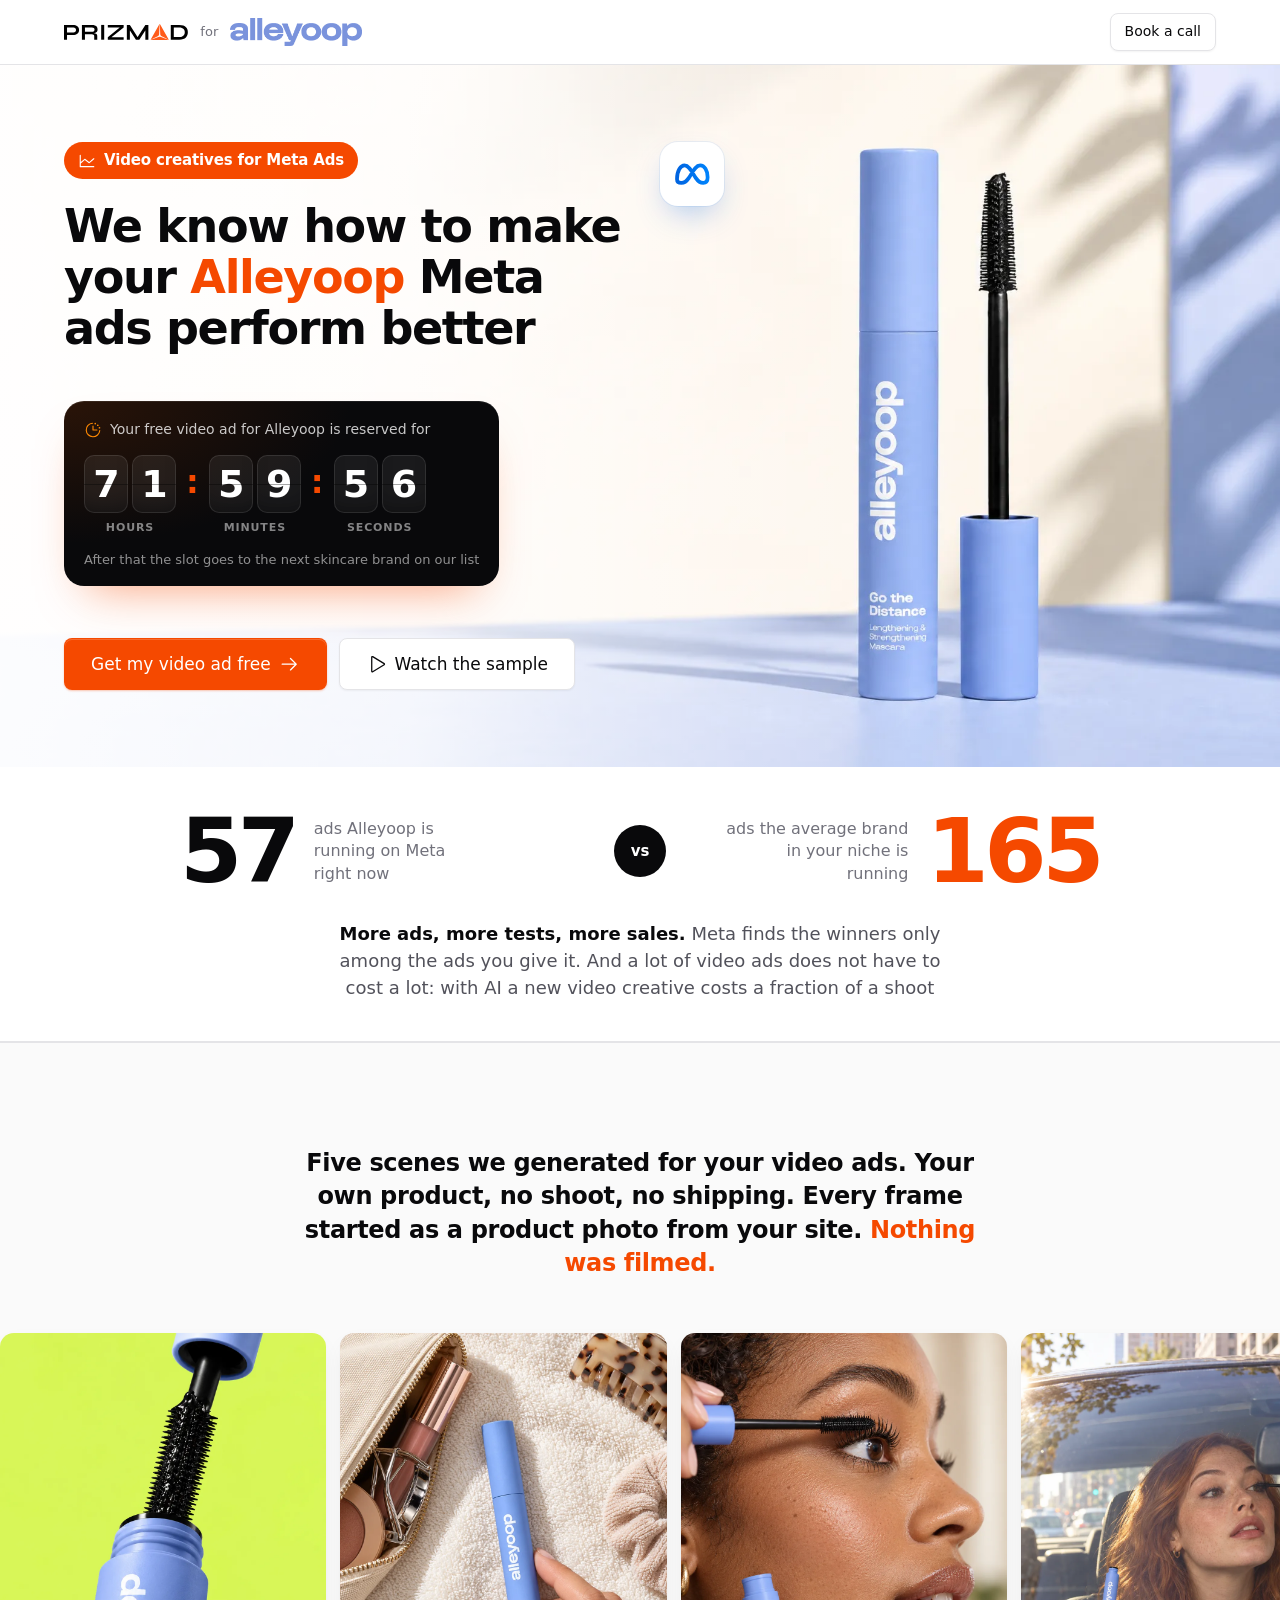
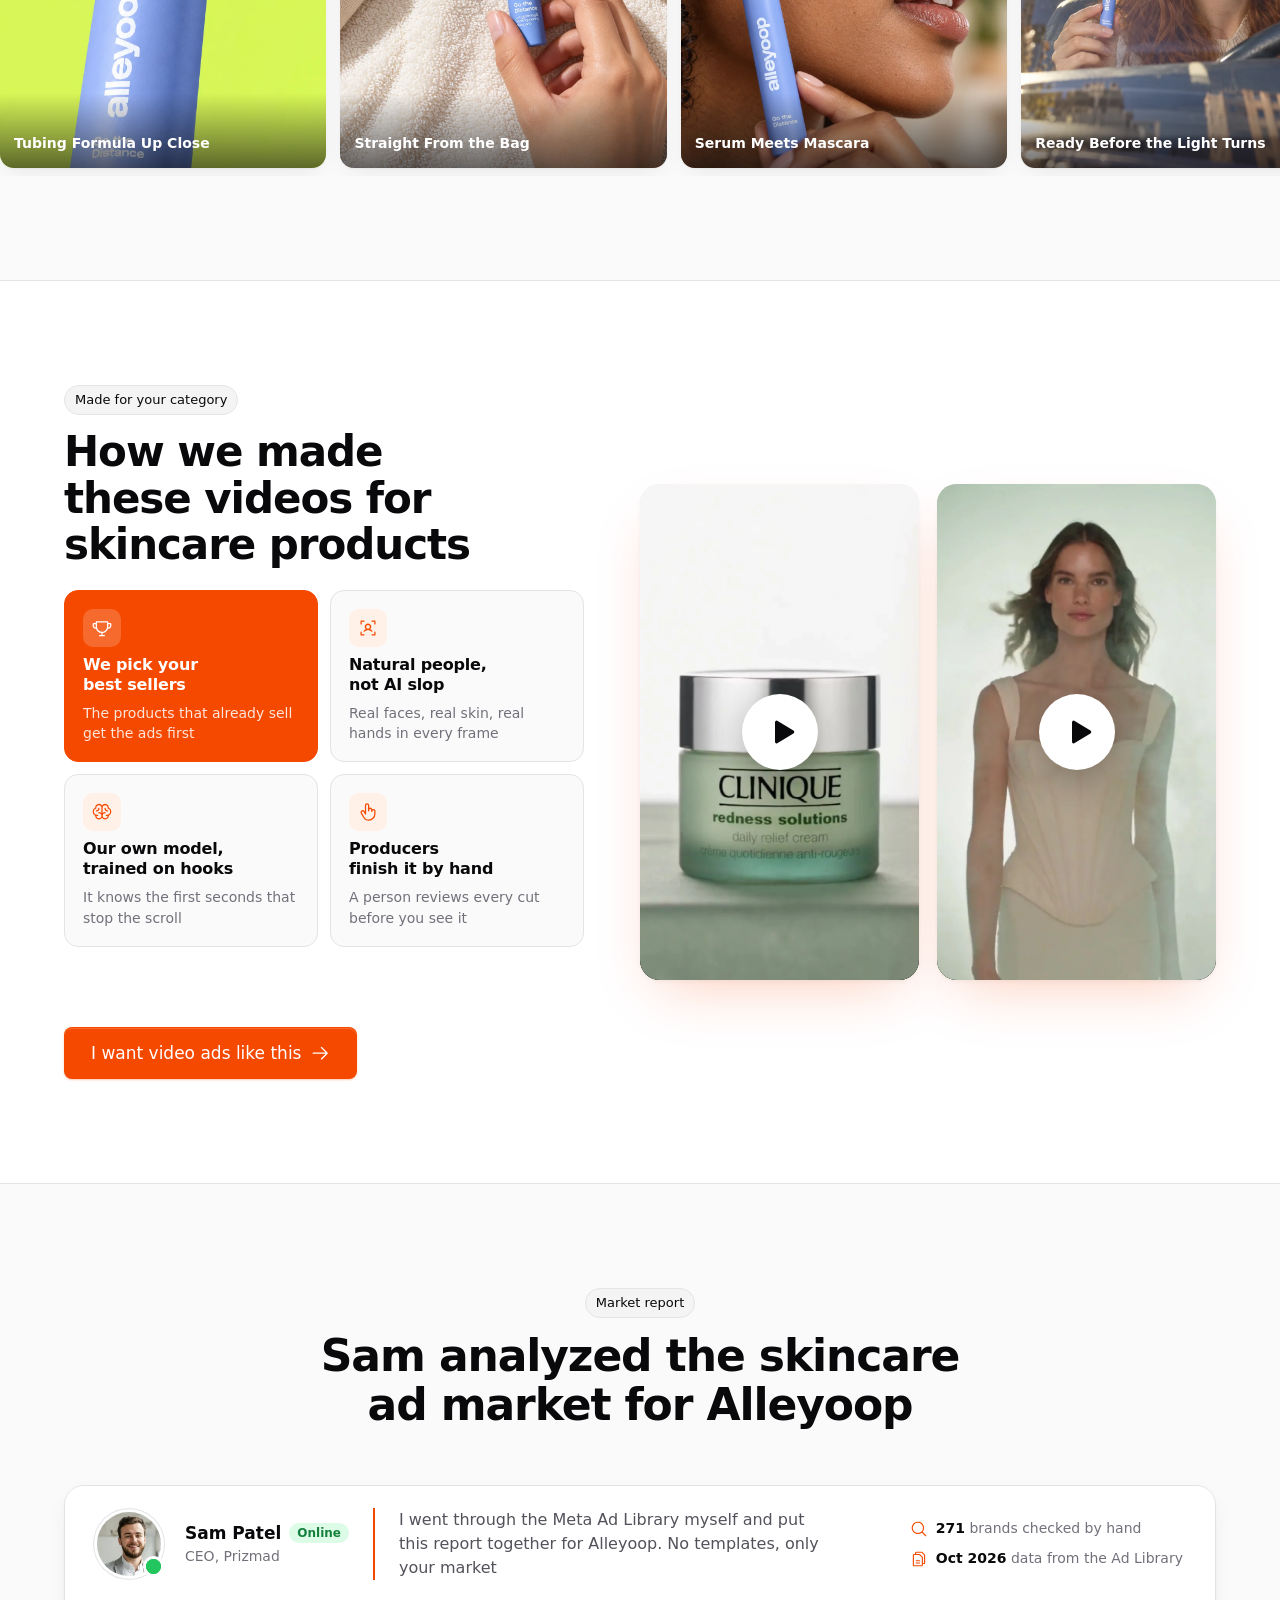
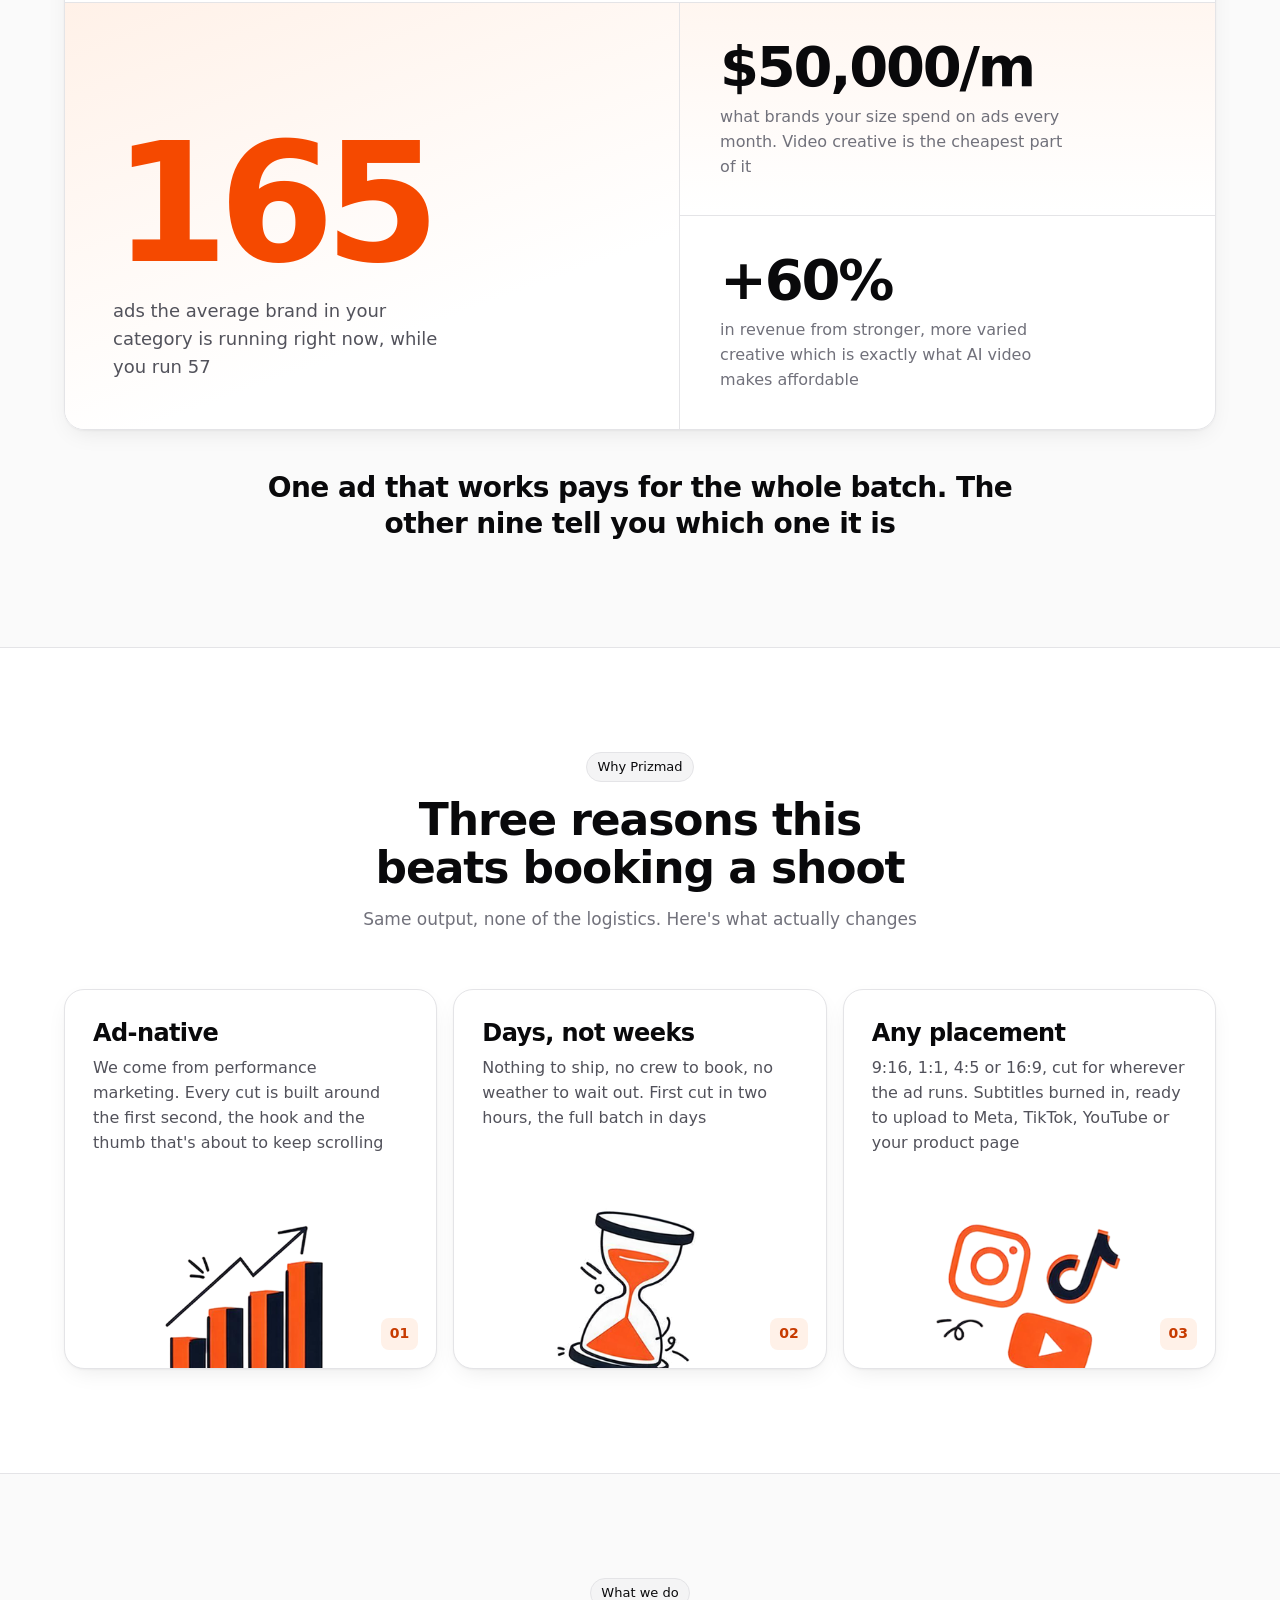
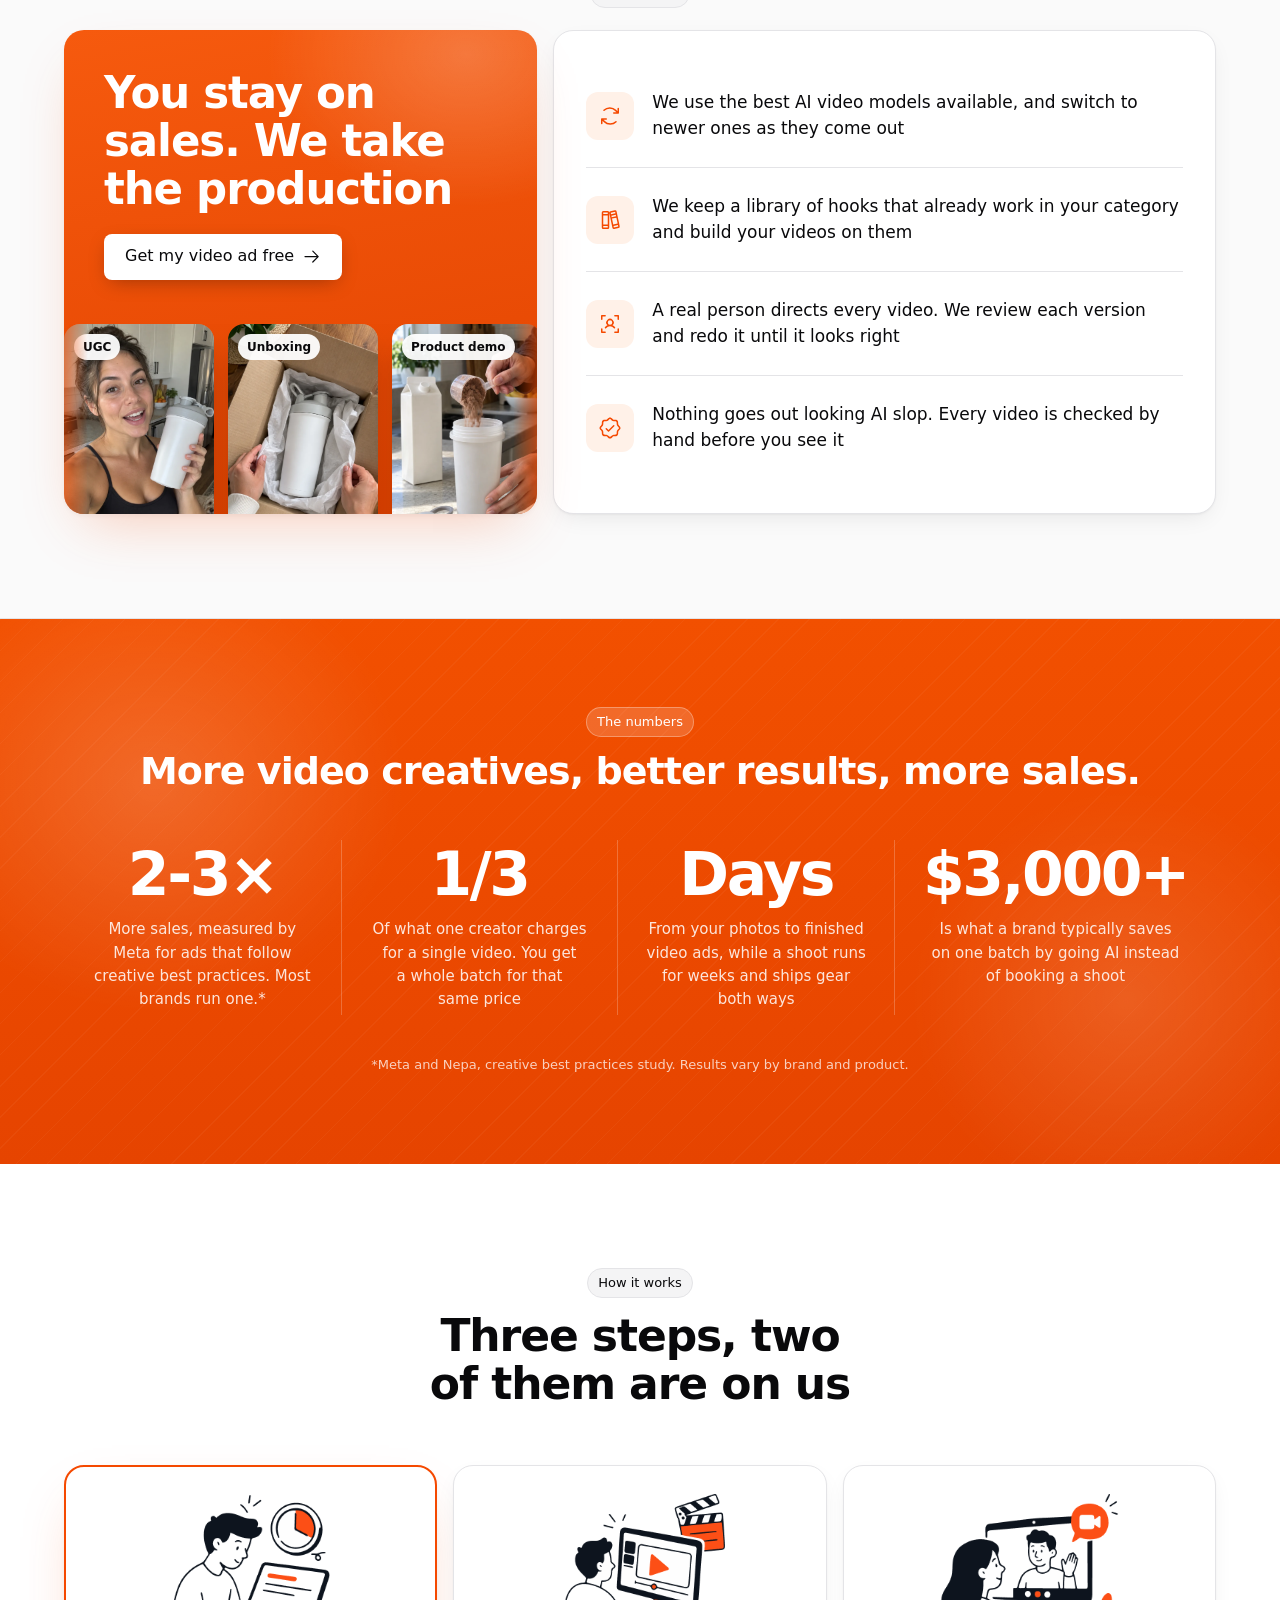
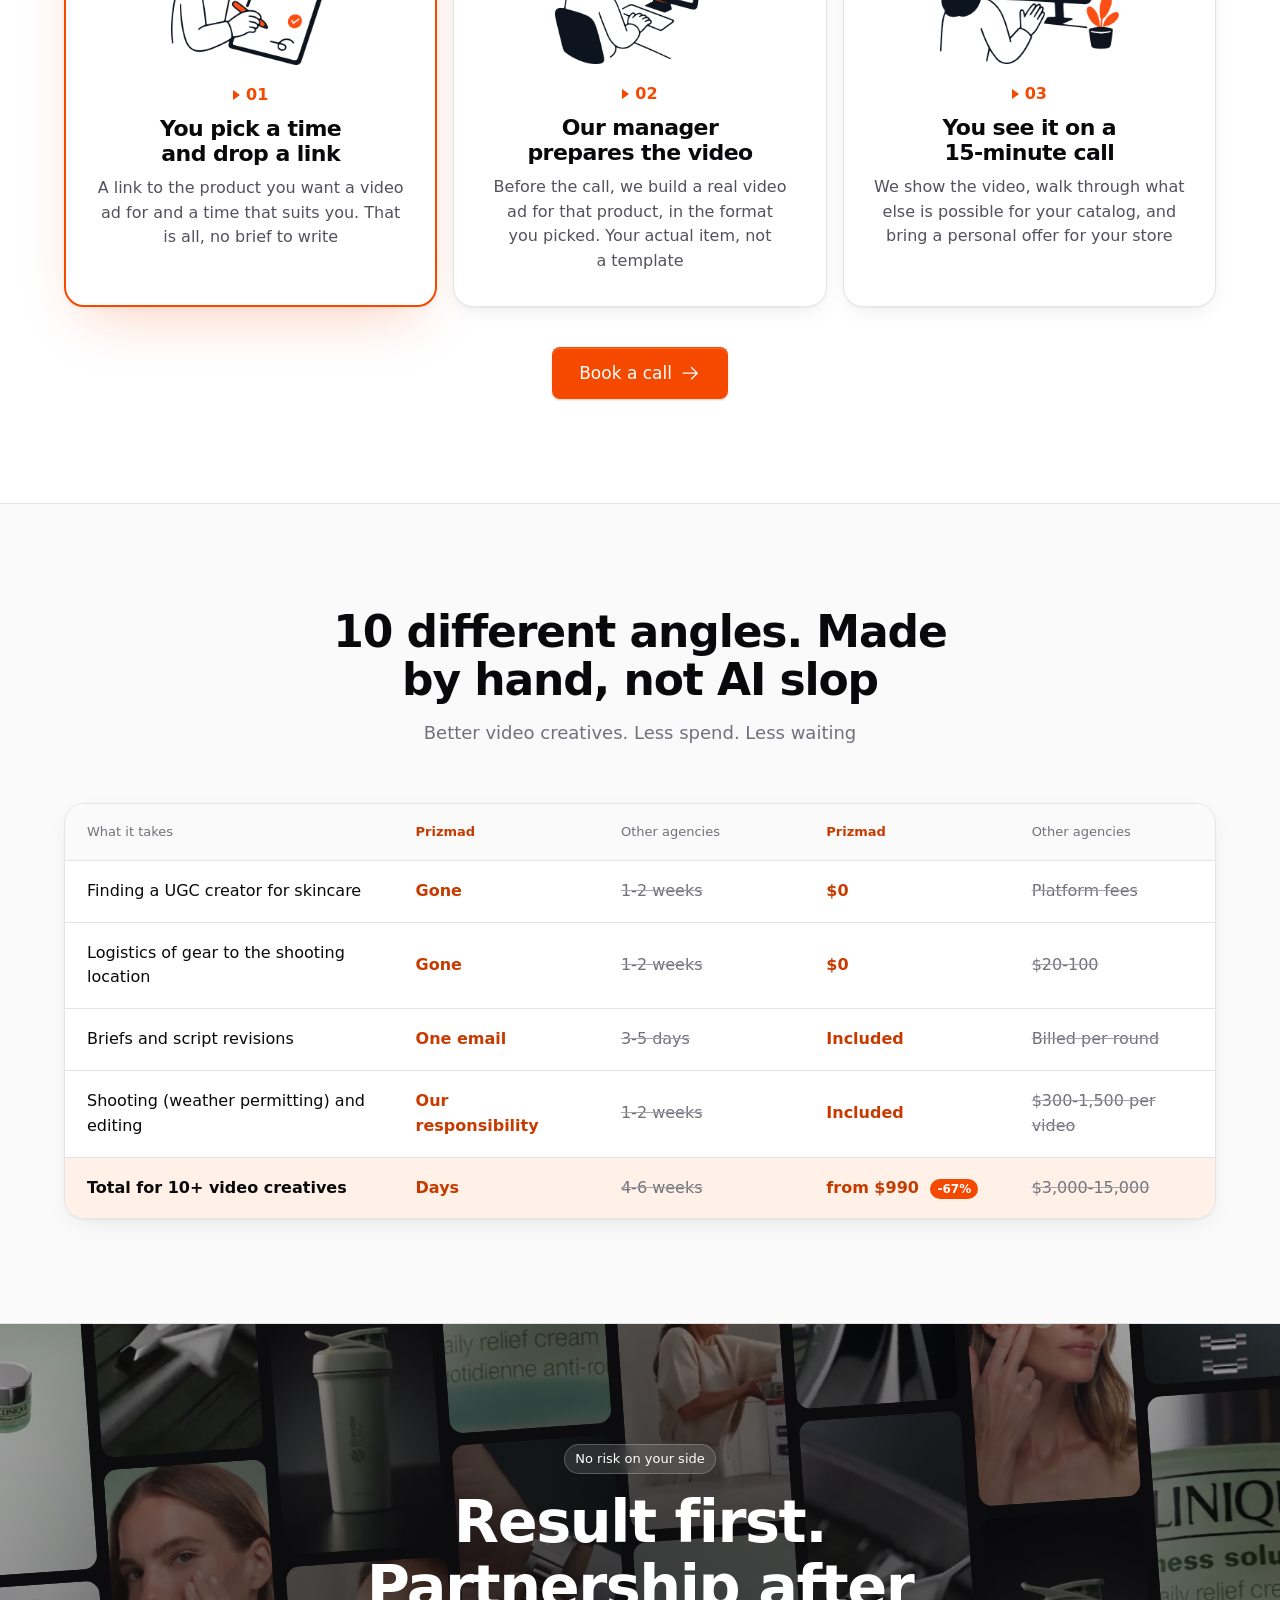
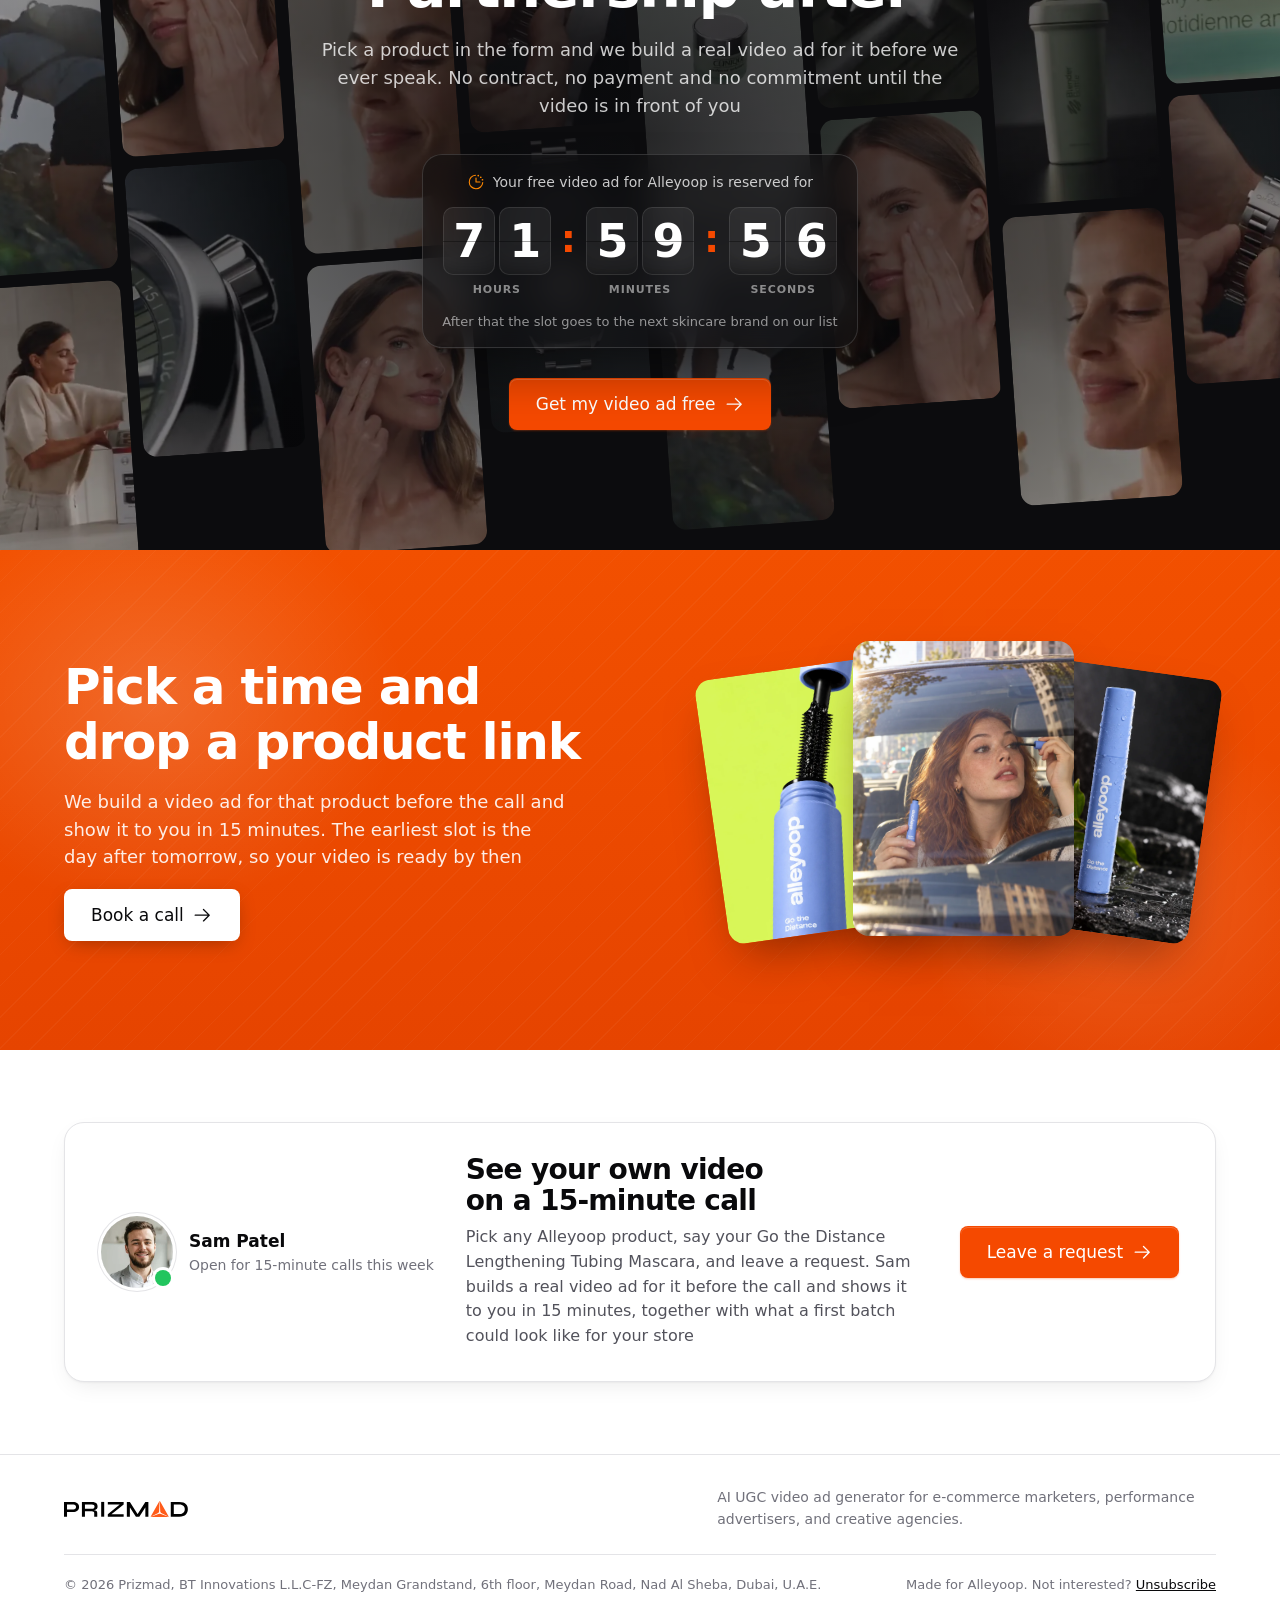
==== commit fa4044a6: "Landing v2 preview round 2: digit-tile timer, Sam report header, how cards, video wall, new scenes C" ====
--- a/2026/2026-10/landing-v2-alleyoop/index.html
+++ b/2026/2026-10/landing-v2-alleyoop/index.html
@@ -11,7 +11,7 @@
 <meta property="og:image" content="assets/img/s4.webp">
 <link rel="icon" href="assets/prizmad-emblem.svg" type="image/svg+xml">
 <link rel="preload" href="assets/img/s/meetalleyoop-x34j6x/s4.webp" as="image">
-<link rel="stylesheet" href="assets/styles.css?v=d4e4dcc2">
+<link rel="stylesheet" href="assets/styles.css?v=07d8a2fd">
 </head>
 <body class="t-c " data-slug="meetalleyoop-x34j6x" data-brand="Alleyoop">
 
@@ -39,9 +39,8 @@
         </div>
         <h1>We know how to make your <span class="brand">Alleyoop</span> Meta ads perform better</h1>
         <div class="deal-timer" data-timer role="timer" aria-live="off">
-          <span class="dt-dot" aria-hidden="true"></span>
-          <p class="dt-label">Your free video ad for Alleyoop is reserved for</p>
-          <p class="dt-clock"><b data-t="h">72</b><i>h</i> <b data-t="m">00</b><i>m</i> <b data-t="s">00</b><i>s</i></p>
+          <p class="dt-head"><svg class="icon" viewBox="0 0 256 256" aria-hidden="true" focusable="false"><path d="M232,136.66A104.12,104.12,0,1,1,119.34,24,8,8,0,0,1,120.66,40,88.12,88.12,0,1,0,216,135.34,8,8,0,0,1,232,136.66ZM120,72v56a8,8,0,0,0,8,8h56a8,8,0,0,0,0-16H136V72a8,8,0,0,0-16,0Zm40-24a12,12,0,1,0-12-12A12,12,0,0,0,160,48Zm36,24a12,12,0,1,0-12-12A12,12,0,0,0,196,72Zm24,36a12,12,0,1,0-12-12A12,12,0,0,0,220,108Z"/></svg><span>Your free video ad for Alleyoop is reserved for</span></p>
+          <div class="dt-clock"><div class="dt-unit"><div class="dt-tiles"><span class="dt-d" data-d="h0"><b>7</b></span><span class="dt-d" data-d="h1"><b>2</b></span></div><small>hours</small></div><span class="dt-colon" aria-hidden="true">:</span><div class="dt-unit"><div class="dt-tiles"><span class="dt-d" data-d="m0"><b>0</b></span><span class="dt-d" data-d="m1"><b>0</b></span></div><small>minutes</small></div><span class="dt-colon" aria-hidden="true">:</span><div class="dt-unit"><div class="dt-tiles"><span class="dt-d" data-d="s0"><b>0</b></span><span class="dt-d" data-d="s1"><b>0</b></span></div><small>seconds</small></div></div>
           <p class="dt-note">After that the slot goes to the next skincare brand on our list</p>
         </div>
         <div class="hero-ctas">
@@ -54,6 +53,26 @@
 
   </section>
 
+  <section class="versus" aria-label="Your Meta ads against your niche">
+    <div class="wrap">
+      <div class="vs-row">
+        <div class="vs-item">
+          <div class="num">57</div>
+          <p>ads Alleyoop is running on Meta right now</p>
+          <span class="vs-bar" aria-hidden="true"><i style="width: 34.5%"></i></span>
+        </div>
+        <span class="vs-mid" aria-hidden="true">vs</span>
+        <div class="vs-item vs-them">
+          <div class="num">165</div>
+          <p>ads the average brand in your niche is running</p>
+          <span class="vs-bar" aria-hidden="true"><i style="width: 100%"></i></span>
+        </div>
+      </div>
+      <p class="vs-note"><strong>More ads, more tests, more sales.</strong> Meta finds the winners only among the ads you give it. And a lot of video ads does not have to cost a lot: with AI a new video creative costs a fraction of a shoot</p>
+    </div>
+  </section>
+
+
   <section class="band sec scenes scenes-grid" aria-label="Five scenes">
     <div class="wrap">
       <p class="scenes-lead reveal">Five scenes we generated for your video ads. Your own product, no shoot, no shipping. Every frame started as a product photo from your site. <em>Nothing was filmed.</em></p>
@@ -61,45 +80,45 @@
     <div class="strip as-strip reveal">
       <div class="strip-track">
         <figure class="scard">
-          <button type="button" data-lb="0" data-caption="Effortless Everyday Lashes" aria-label="Effortless Everyday Lashes"><img src="assets/img/s/meetalleyoop-x34j6x/s1.webp" alt="Alleyoop periwinkle tubing mascara resting on soft linen fabric in daylight" width="1080" height="1440" loading="lazy"></button>
-          <figcaption>Effortless Everyday Lashes</figcaption>
+          <button type="button" data-lb="0" data-caption="Tubing Formula Up Close" aria-label="Tubing Formula Up Close"><img src="assets/img/s/meetalleyoop-x34j6x/s1.webp" alt="Macro shot of the Alleyoop wand pulled from the periwinkle tube on a chartreuse background" width="1080" height="1440" loading="lazy"></button>
+          <figcaption>Tubing Formula Up Close</figcaption>
         </figure>
         <figure class="scard">
-          <button type="button" data-lb="1" data-caption="Serum Meets Mascara" aria-label="Serum Meets Mascara"><img src="assets/img/s/meetalleyoop-x34j6x/s2.webp" alt="Woman holding the periwinkle Alleyoop tubing mascara near her face" width="1080" height="1440" loading="lazy"></button>
+          <button type="button" data-lb="1" data-caption="Straight From the Bag" aria-label="Straight From the Bag"><img src="assets/img/s/meetalleyoop-x34j6x/s2.webp" alt="Top-down view of a hand picking the Alleyoop mascara from an open makeup pouch" width="1080" height="1440" loading="lazy"></button>
+          <figcaption>Straight From the Bag</figcaption>
+        </figure>
+        <figure class="scard">
+          <button type="button" data-lb="2" data-caption="Serum Meets Mascara" aria-label="Serum Meets Mascara"><img src="assets/img/s/meetalleyoop-x34j6x/s3.webp" alt="Side profile of a woman applying Alleyoop mascara to long lashes" width="1080" height="1440" loading="lazy"></button>
           <figcaption>Serum Meets Mascara</figcaption>
         </figure>
         <figure class="scard">
-          <button type="button" data-lb="2" data-caption="Defined Tubing Technology" aria-label="Defined Tubing Technology"><img src="assets/img/s/meetalleyoop-x34j6x/s3.webp" alt="Macro detail of the Alleyoop mascara wand bristles and periwinkle packaging" width="1080" height="1440" loading="lazy"></button>
-          <figcaption>Defined Tubing Technology</figcaption>
+          <button type="button" data-lb="3" data-caption="Ready Before the Light Turns" aria-label="Ready Before the Light Turns"><img src="assets/img/s/meetalleyoop-x34j6x/s4.webp" alt="Woman applying Alleyoop mascara in a car mirror in morning sun" width="1080" height="1440" loading="lazy"></button>
+          <figcaption>Ready Before the Light Turns</figcaption>
         </figure>
         <figure class="scard">
-          <button type="button" data-lb="3" data-caption="Streamlined Morning Routine" aria-label="Streamlined Morning Routine"><img src="assets/img/s/meetalleyoop-x34j6x/s4.webp" alt="Woman applying Alleyoop tubing mascara in a bright bathroom mirror" width="1080" height="1440" loading="lazy"></button>
-          <figcaption>Streamlined Morning Routine</figcaption>
-        </figure>
-        <figure class="scard">
-          <button type="button" data-lb="4" data-caption="Your Daily Essential" aria-label="Your Daily Essential"><img src="assets/img/s/meetalleyoop-x34j6x/s5.webp" alt="Alleyoop periwinkle mascara standing on a modern terrazzo bathroom shelf" width="1080" height="1440" loading="lazy"></button>
-          <figcaption>Your Daily Essential</figcaption>
+          <button type="button" data-lb="4" data-caption="Smudge-Proof by Design" aria-label="Smudge-Proof by Design"><img src="assets/img/s/meetalleyoop-x34j6x/s5.webp" alt="Alleyoop mascara standing on wet dark slate with green leaves" width="1080" height="1440" loading="lazy"></button>
+          <figcaption>Smudge-Proof by Design</figcaption>
         </figure>
         
         <figure class="scard" aria-hidden="true">
           <img src="assets/img/s/meetalleyoop-x34j6x/s1.webp" alt="" width="1080" height="1440" loading="lazy">
-          <figcaption>Effortless Everyday Lashes</figcaption>
+          <figcaption>Tubing Formula Up Close</figcaption>
         </figure>
         <figure class="scard" aria-hidden="true">
           <img src="assets/img/s/meetalleyoop-x34j6x/s2.webp" alt="" width="1080" height="1440" loading="lazy">
-          <figcaption>Serum Meets Mascara</figcaption>
+          <figcaption>Straight From the Bag</figcaption>
         </figure>
         <figure class="scard" aria-hidden="true">
           <img src="assets/img/s/meetalleyoop-x34j6x/s3.webp" alt="" width="1080" height="1440" loading="lazy">
-          <figcaption>Defined Tubing Technology</figcaption>
+          <figcaption>Serum Meets Mascara</figcaption>
         </figure>
         <figure class="scard" aria-hidden="true">
           <img src="assets/img/s/meetalleyoop-x34j6x/s4.webp" alt="" width="1080" height="1440" loading="lazy">
-          <figcaption>Streamlined Morning Routine</figcaption>
+          <figcaption>Ready Before the Light Turns</figcaption>
         </figure>
         <figure class="scard" aria-hidden="true">
           <img src="assets/img/s/meetalleyoop-x34j6x/s5.webp" alt="" width="1080" height="1440" loading="lazy">
-          <figcaption>Your Daily Essential</figcaption>
+          <figcaption>Smudge-Proof by Design</figcaption>
         </figure>
         
       </div>
@@ -114,12 +133,12 @@
       <div class="sec-head reveal">
         <span class="pill">Made for your category</span>
         <h2 id="video-title">How we made these videos for skincare products</h2>
-        <ul class="how-list">
-          <li><b>We pick your best sellers.</b> The products that already sell get the ads first</li>
-          <li><b>Natural-looking people, not AI slop.</b> Real faces, real skin, real hands</li>
-          <li><b>Our own model, trained on ad hooks.</b> It knows the first seconds that stop the scroll</li>
-          <li><b>Producers finish every video by hand.</b> A person reviews each cut before you see it</li>
-        </ul>
+        <div class="how-cards">
+          <div class="how-card"><span class="hc-ico"><svg class="icon" viewBox="0 0 256 256" aria-hidden="true" focusable="false"><path d="M232,64H208V48a8,8,0,0,0-8-8H56a8,8,0,0,0-8,8V64H24A16,16,0,0,0,8,80V96a40,40,0,0,0,40,40h3.65A80.13,80.13,0,0,0,120,191.61V216H96a8,8,0,0,0,0,16h64a8,8,0,0,0,0-16H136V191.58c31.94-3.23,58.44-25.64,68.08-55.58H208a40,40,0,0,0,40-40V80A16,16,0,0,0,232,64ZM48,120A24,24,0,0,1,24,96V80H48v32q0,4,.39,8Zm144-8.9c0,35.52-29,64.64-64,64.9a64,64,0,0,1-64-64V56H192ZM232,96a24,24,0,0,1-24,24h-.5a81.81,81.81,0,0,0,.5-8.9V80h24Z"/></svg></span><h3>We pick your best sellers</h3><p>The products that already sell get the ads first</p></div>
+          <div class="how-card"><span class="hc-ico"><svg class="icon" viewBox="0 0 256 256" aria-hidden="true" focusable="false"><path d="M224,40V76a8,8,0,0,1-16,0V48H180a8,8,0,0,1,0-16h36A8,8,0,0,1,224,40Zm-8,132a8,8,0,0,0-8,8v28H180a8,8,0,0,0,0,16h36a8,8,0,0,0,8-8V180A8,8,0,0,0,216,172ZM76,208H48V180a8,8,0,0,0-16,0v36a8,8,0,0,0,8,8H76a8,8,0,0,0,0-16ZM40,84a8,8,0,0,0,8-8V48H76a8,8,0,0,0,0-16H40a8,8,0,0,0-8,8V76A8,8,0,0,0,40,84Zm136,92a8,8,0,0,1-6.41-3.19,52,52,0,0,0-83.2,0,8,8,0,1,1-12.8-9.62A67.94,67.94,0,0,1,101,141.51a40,40,0,1,1,53.94,0,67.94,67.94,0,0,1,27.43,21.68A8,8,0,0,1,176,176Zm-48-40a24,24,0,1,0-24-24A24,24,0,0,0,128,136Z"/></svg></span><h3>Natural people, not AI slop</h3><p>Real faces, real skin, real hands in every frame</p></div>
+          <div class="how-card"><span class="hc-ico"><svg class="icon" viewBox="0 0 256 256" aria-hidden="true" focusable="false"><path d="M248,124a56.11,56.11,0,0,0-32-50.61V72a48,48,0,0,0-88-26.49A48,48,0,0,0,40,72v1.39a56,56,0,0,0,0,101.2V176a48,48,0,0,0,88,26.49A48,48,0,0,0,216,176v-1.41A56.09,56.09,0,0,0,248,124ZM88,208a32,32,0,0,1-31.81-28.56A55.87,55.87,0,0,0,64,180h8a8,8,0,0,0,0-16H64A40,40,0,0,1,50.67,86.27,8,8,0,0,0,56,78.73V72a32,32,0,0,1,64,0v68.26A47.8,47.8,0,0,0,88,128a8,8,0,0,0,0,16,32,32,0,0,1,0,64Zm104-44h-8a8,8,0,0,0,0,16h8a55.87,55.87,0,0,0,7.81-.56A32,32,0,1,1,168,144a8,8,0,0,0,0-16,47.8,47.8,0,0,0-32,12.26V72a32,32,0,0,1,64,0v6.73a8,8,0,0,0,5.33,7.54A40,40,0,0,1,192,164Zm16-52a8,8,0,0,1-8,8h-4a36,36,0,0,1-36-36V80a8,8,0,0,1,16,0v4a20,20,0,0,0,20,20h4A8,8,0,0,1,208,112ZM60,120H56a8,8,0,0,1,0-16h4A20,20,0,0,0,80,84V80a8,8,0,0,1,16,0v4A36,36,0,0,1,60,120Z"/></svg></span><h3>Our own model, trained on hooks</h3><p>It knows the first seconds that stop the scroll</p></div>
+          <div class="how-card"><span class="hc-ico"><svg class="icon" viewBox="0 0 256 256" aria-hidden="true" focusable="false"><path d="M196,88a27.86,27.86,0,0,0-13.35,3.39A28,28,0,0,0,144,74.7V44a28,28,0,0,0-56,0v80l-3.82-6.13A28,28,0,0,0,35.73,146l4.67,8.23C74.81,214.89,89.05,240,136,240a88.1,88.1,0,0,0,88-88V116A28,28,0,0,0,196,88Zm12,64a72.08,72.08,0,0,1-72,72c-37.63,0-47.84-18-81.68-77.68l-4.69-8.27,0-.05A12,12,0,0,1,54,121.61a11.88,11.88,0,0,1,6-1.6,12,12,0,0,1,10.41,6,1.76,1.76,0,0,0,.14.23l18.67,30A8,8,0,0,0,104,152V44a12,12,0,0,1,24,0v68a8,8,0,0,0,16,0V100a12,12,0,0,1,24,0v20a8,8,0,0,0,16,0v-4a12,12,0,0,1,24,0Z"/></svg></span><h3>Producers finish it by hand</h3><p>A person reviews every cut before you see it</p></div>
+        </div>
       </div>
       <div class="players reveal">
         <div class="player">
@@ -146,13 +165,22 @@
   <section class="band sec market" aria-labelledby="market-title">
     <div class="wrap">
       <div class="sec-head reveal">
-        <div class="sam">
-          <span class="sam-ava"><img src="assets/img/senders/sam-patel.webp" alt="Sam Patel" width="56" height="56" loading="lazy"><i class="host-dot" aria-hidden="true"></i></span>
-          <div class="sam-who"><p class="sam-name">Sam Patel, CEO of Prizmad <span class="sam-online">Online</span></p><p class="sam-say">I put this report on your market together by hand, for Alleyoop</p></div>
-        </div>
-        <h2 id="market-title">We analyzed the skincare ad market</h2>
+                <span class="pill">Market report</span>
+        <h2 id="market-title">Sam analyzed the skincare ad market for Alleyoop</h2>
       </div>
       <div class="market-card reveal">
+        <div class="report-by">
+          <span class="rb-ava"><img src="assets/img/senders/sam-patel.webp" alt="Sam Patel" width="64" height="64" loading="lazy"><i aria-hidden="true"></i></span>
+          <div class="rb-who">
+            <p class="rb-name">Sam Patel <span class="rb-online">Online</span></p>
+            <p class="rb-role">CEO, Prizmad</p>
+          </div>
+          <p class="rb-quote">I went through the Meta Ad Library myself and put this report together for Alleyoop. No templates, only your market</p>
+          <ul class="rb-facts">
+            <li><svg class="icon" viewBox="0 0 256 256" aria-hidden="true" focusable="false"><path d="M229.66,218.34l-50.07-50.06a88.11,88.11,0,1,0-11.31,11.31l50.06,50.07a8,8,0,0,0,11.32-11.32ZM40,112a72,72,0,1,1,72,72A72.08,72.08,0,0,1,40,112Z"/></svg><span><b>271</b> brands checked by hand</span></li>
+            <li><svg class="icon" viewBox="0 0 256 256" aria-hidden="true" focusable="false"><path d="M213.66,66.34l-40-40A8,8,0,0,0,168,24H88A16,16,0,0,0,72,40V56H56A16,16,0,0,0,40,72V216a16,16,0,0,0,16,16H168a16,16,0,0,0,16-16V200h16a16,16,0,0,0,16-16V72A8,8,0,0,0,213.66,66.34ZM168,216H56V72h76.69L168,107.31v84.53c0,.06,0,.11,0,.16s0,.1,0,.16V216Zm32-32H184V104a8,8,0,0,0-2.34-5.66l-40-40A8,8,0,0,0,136,56H88V40h76.69L200,75.31Zm-56-32a8,8,0,0,1-8,8H88a8,8,0,0,1,0-16h48A8,8,0,0,1,144,152Zm0,32a8,8,0,0,1-8,8H88a8,8,0,0,1,0-16h48A8,8,0,0,1,144,184Z"/></svg><span><b>Oct 2026</b> data from the Ad Library</span></li>
+          </ul>
+        </div>
         <div class="stat-big">
           <div class="num">165</div>
           <p>ads the average brand in your category is running right now, while you run 57</p>
@@ -289,24 +317,24 @@
     </div>
   </section>
 
-  <section class="sec risk" aria-labelledby="risk-title">
-    <div class="wrap">
-      <div class="sec-head reveal">
-        <span class="pill">No risk on your side</span>
-        <h2 id="risk-title">Result first. Partnership after</h2>
-        <p>Pick a product in the form and we build a real video ad for it before we ever speak. No contract, no payment and no commitment until the video is in front of you</p>
-      </div>
-      <div class="deal-timer is-wide" data-timer role="timer" aria-live="off">
-          <span class="dt-dot" aria-hidden="true"></span>
-          <p class="dt-label">Your free video ad for Alleyoop is reserved for</p>
-          <p class="dt-clock"><b data-t="h">72</b><i>h</i> <b data-t="m">00</b><i>m</i> <b data-t="s">00</b><i>s</i></p>
+  <section class="risk-wall" aria-labelledby="risk-title">
+    <div class="wall" aria-hidden="true">
+      <div class="wall-track">
+        <div class="wclip"><video muted loop playsinline preload="none" poster="assets/img/work/w01.webp" data-src="assets/video/work/w01.mp4"></video></div><div class="wclip"><video muted loop playsinline preload="none" poster="assets/img/work/w02.webp" data-src="assets/video/work/w02.mp4"></video></div><div class="wclip"><video muted loop playsinline preload="none" poster="assets/img/work/w03.webp" data-src="assets/video/work/w03.mp4"></video></div><div class="wclip"><video muted loop playsinline preload="none" poster="assets/img/work/w04.webp" data-src="assets/video/work/w04.mp4"></video></div><div class="wclip"><video muted loop playsinline preload="none" poster="assets/img/work/w05.webp" data-src="assets/video/work/w05.mp4"></video></div><div class="wclip"><video muted loop playsinline preload="none" poster="assets/img/work/w06.webp" data-src="assets/video/work/w06.mp4"></video></div><div class="wclip"><video muted loop playsinline preload="none" poster="assets/img/work/w07.webp" data-src="assets/video/work/w07.mp4"></video></div><div class="wclip"><video muted loop playsinline preload="none" poster="assets/img/work/w08.webp" data-src="assets/video/work/w08.mp4"></video></div><div class="wclip"><video muted loop playsinline preload="none" poster="assets/img/work/w09.webp" data-src="assets/video/work/w09.mp4"></video></div><div class="wclip"><video muted loop playsinline preload="none" poster="assets/img/work/w10.webp" data-src="assets/video/work/w10.mp4"></video></div><div class="wclip"><video muted loop playsinline preload="none" poster="assets/img/work/w11.webp" data-src="assets/video/work/w11.mp4"></video></div><div class="wclip"><video muted loop playsinline preload="none" poster="assets/img/work/w12.webp" data-src="assets/video/work/w12.mp4"></video></div>
+        <div class="wclip"><video muted loop playsinline preload="none" poster="assets/img/work/w01.webp" data-src="assets/video/work/w01.mp4"></video></div><div class="wclip"><video muted loop playsinline preload="none" poster="assets/img/work/w02.webp" data-src="assets/video/work/w02.mp4"></video></div><div class="wclip"><video muted loop playsinline preload="none" poster="assets/img/work/w03.webp" data-src="assets/video/work/w03.mp4"></video></div><div class="wclip"><video muted loop playsinline preload="none" poster="assets/img/work/w04.webp" data-src="assets/video/work/w04.mp4"></video></div><div class="wclip"><video muted loop playsinline preload="none" poster="assets/img/work/w05.webp" data-src="assets/video/work/w05.mp4"></video></div><div class="wclip"><video muted loop playsinline preload="none" poster="assets/img/work/w06.webp" data-src="assets/video/work/w06.mp4"></video></div><div class="wclip"><video muted loop playsinline preload="none" poster="assets/img/work/w07.webp" data-src="assets/video/work/w07.mp4"></video></div><div class="wclip"><video muted loop playsinline preload="none" poster="assets/img/work/w08.webp" data-src="assets/video/work/w08.mp4"></video></div><div class="wclip"><video muted loop playsinline preload="none" poster="assets/img/work/w09.webp" data-src="assets/video/work/w09.mp4"></video></div><div class="wclip"><video muted loop playsinline preload="none" poster="assets/img/work/w10.webp" data-src="assets/video/work/w10.mp4"></video></div><div class="wclip"><video muted loop playsinline preload="none" poster="assets/img/work/w11.webp" data-src="assets/video/work/w11.mp4"></video></div><div class="wclip"><video muted loop playsinline preload="none" poster="assets/img/work/w12.webp" data-src="assets/video/work/w12.mp4"></video></div>
+      </div>
+    </div>
+    <div class="wrap risk-copy reveal">
+      <span class="pill pill-glass">No risk on your side</span>
+      <h2 id="risk-title">Result first. Partnership after</h2>
+      <p>Pick a product in the form and we build a real video ad for it before we ever speak. No contract, no payment and no commitment until the video is in front of you</p>
+      <div class="deal-timer is-glass" data-timer role="timer" aria-live="off">
+          <p class="dt-head"><svg class="icon" viewBox="0 0 256 256" aria-hidden="true" focusable="false"><path d="M232,136.66A104.12,104.12,0,1,1,119.34,24,8,8,0,0,1,120.66,40,88.12,88.12,0,1,0,216,135.34,8,8,0,0,1,232,136.66ZM120,72v56a8,8,0,0,0,8,8h56a8,8,0,0,0,0-16H136V72a8,8,0,0,0-16,0Zm40-24a12,12,0,1,0-12-12A12,12,0,0,0,160,48Zm36,24a12,12,0,1,0-12-12A12,12,0,0,0,196,72Zm24,36a12,12,0,1,0-12-12A12,12,0,0,0,220,108Z"/></svg><span>Your free video ad for Alleyoop is reserved for</span></p>
+          <div class="dt-clock"><div class="dt-unit"><div class="dt-tiles"><span class="dt-d" data-d="h0"><b>7</b></span><span class="dt-d" data-d="h1"><b>2</b></span></div><small>hours</small></div><span class="dt-colon" aria-hidden="true">:</span><div class="dt-unit"><div class="dt-tiles"><span class="dt-d" data-d="m0"><b>0</b></span><span class="dt-d" data-d="m1"><b>0</b></span></div><small>minutes</small></div><span class="dt-colon" aria-hidden="true">:</span><div class="dt-unit"><div class="dt-tiles"><span class="dt-d" data-d="s0"><b>0</b></span><span class="dt-d" data-d="s1"><b>0</b></span></div><small>seconds</small></div></div>
           <p class="dt-note">After that the slot goes to the next skincare brand on our list</p>
         </div>
-    </div>
-    <div class="work-grid reveal" aria-label="Video ads we made">
-      <div class="wclip"><video muted loop playsinline preload="none" poster="assets/img/work/w01.webp" data-src="assets/video/work/w01.mp4"></video></div><div class="wclip"><video muted loop playsinline preload="none" poster="assets/img/work/w02.webp" data-src="assets/video/work/w02.mp4"></video></div><div class="wclip"><video muted loop playsinline preload="none" poster="assets/img/work/w03.webp" data-src="assets/video/work/w03.mp4"></video></div><div class="wclip"><video muted loop playsinline preload="none" poster="assets/img/work/w04.webp" data-src="assets/video/work/w04.mp4"></video></div><div class="wclip"><video muted loop playsinline preload="none" poster="assets/img/work/w05.webp" data-src="assets/video/work/w05.mp4"></video></div><div class="wclip"><video muted loop playsinline preload="none" poster="assets/img/work/w06.webp" data-src="assets/video/work/w06.mp4"></video></div><div class="wclip"><video muted loop playsinline preload="none" poster="assets/img/work/w07.webp" data-src="assets/video/work/w07.mp4"></video></div><div class="wclip"><video muted loop playsinline preload="none" poster="assets/img/work/w08.webp" data-src="assets/video/work/w08.mp4"></video></div><div class="wclip"><video muted loop playsinline preload="none" poster="assets/img/work/w09.webp" data-src="assets/video/work/w09.mp4"></video></div><div class="wclip"><video muted loop playsinline preload="none" poster="assets/img/work/w10.webp" data-src="assets/video/work/w10.mp4"></video></div><div class="wclip"><video muted loop playsinline preload="none" poster="assets/img/work/w11.webp" data-src="assets/video/work/w11.mp4"></video></div><div class="wclip"><video muted loop playsinline preload="none" poster="assets/img/work/w12.webp" data-src="assets/video/work/w12.mp4"></video></div>
-    </div>
-    <div class="wrap"><div class="center-cta"><a class="btn btn-primary btn-lg" href="#book" data-book>Get my video ad free <svg class="icon icon-arrow" viewBox="0 0 256 256" aria-hidden="true" focusable="false"><path d="M221.66,133.66l-72,72a8,8,0,0,1-11.32-11.32L196.69,136H40a8,8,0,0,1,0-16H196.69L138.34,61.66a8,8,0,0,1,11.32-11.32l72,72A8,8,0,0,1,221.66,133.66Z"/></svg></a></div></div>
+      <a class="btn btn-primary btn-lg" href="#book" data-book>Get my video ad free <svg class="icon icon-arrow" viewBox="0 0 256 256" aria-hidden="true" focusable="false"><path d="M221.66,133.66l-72,72a8,8,0,0,1-11.32-11.32L196.69,136H40a8,8,0,0,1,0-16H196.69L138.34,61.66a8,8,0,0,1,11.32-11.32l72,72A8,8,0,0,1,221.66,133.66Z"/></svg></a>
+    </div>
   </section>
 
   <section class="orange final" aria-labelledby="final-title">
@@ -411,6 +439,6 @@
   </div>
 </dialog>
 
-<script src="assets/main.js?v=9dd698a4" defer></script>
+<script src="assets/main.js?v=4a9e8552" defer></script>
 </body>
 </html>
--- a/2026/2026-10/landing-v2-alleyoop/assets/styles.css
+++ b/2026/2026-10/landing-v2-alleyoop/assets/styles.css
@@ -908,59 +908,127 @@
 }
 
 
-/* ---------- v2 (13.10): timer, Sam in market, how-list, price badge, work grid ---------- */
+/* ---------- v2 (14.10): offer timer, market report, how cards, price badge, video wall ---------- */
+
+/* Offer timer: dark card, one tile per digit, digits roll on change */
 .deal-timer {
-  display: grid; grid-template-columns: auto 1fr; column-gap: 12px; row-gap: 2px; align-items: center;
-  margin: 22px 0 26px; padding: 14px 18px; max-width: 520px;
-  background: #fff; border: 1px solid var(--line); border-radius: var(--r-md); box-shadow: var(--shadow);
-}
-.dt-dot { width: 10px; height: 10px; border-radius: 999px; background: var(--accent); box-shadow: 0 0 0 4px rgb(245 73 0 / .16); animation: dtPulse 1.6s ease-in-out infinite; }
-@keyframes dtPulse { 50% { box-shadow: 0 0 0 7px rgb(245 73 0 / .06); } }
-.dt-label { font-size: 14px; font-weight: 500; color: var(--soft-ink); }
-.dt-clock { grid-column: 1 / -1; font-variant-numeric: tabular-nums; font-size: 34px; font-weight: 800; letter-spacing: -0.03em; line-height: 1.1; color: var(--ink); }
-.dt-clock b { font-weight: 800; }
-.dt-clock i { font-style: normal; font-size: 16px; font-weight: 600; color: var(--muted-ink); margin: 0 6px 0 2px; }
-.dt-note { grid-column: 1 / -1; font-size: 13px; color: var(--muted-ink); }
-.deal-timer.is-wide { margin: 40px auto 0; max-width: 560px; text-align: center; grid-template-columns: 1fr; justify-items: center; }
-.deal-timer.is-wide .dt-dot { display: none; }
-.deal-timer.is-wide .dt-clock { font-size: 48px; }
-.deal-timer.is-over .dt-clock { color: var(--accent-ink); }
-.tone-dark .hero .deal-timer { background: rgb(255 255 255 / .92); }
-
-.sam { display: flex; align-items: center; gap: 14px; text-align: left; padding: 10px 18px 10px 10px; background: #fff; border: 1px solid var(--line); border-radius: 999px; box-shadow: var(--shadow-sm); }
-.sam-ava { position: relative; flex: none; }
-.sam-ava img { width: 56px; height: 56px; border-radius: 999px; object-fit: cover; }
-.sam-ava .host-dot { position: absolute; right: 1px; bottom: 1px; width: 14px; height: 14px; border-radius: 999px; background: #22c55e; box-shadow: 0 0 0 3px #fff; }
-.sam-name { font-weight: 600; font-size: 15px; display: flex; align-items: center; gap: 8px; flex-wrap: wrap; }
-.sam-online { font-size: 12px; font-weight: 600; color: #15803d; background: #dcfce7; border-radius: 999px; padding: 1px 8px; }
-.sam-say { font-size: 15px; color: var(--soft-ink); margin-top: 2px; }
-
-.how-list { list-style: none; margin: 4px 0 0; padding: 0; display: grid; gap: 14px; text-align: left; }
-.how-list li { position: relative; padding-left: 30px; font-size: 16px; line-height: 1.5; color: var(--soft-ink); }
-.how-list li::before { content: ""; position: absolute; left: 0; top: 4px; width: 18px; height: 18px; border-radius: 999px; background: var(--accent) url("data:image/svg+xml,%3Csvg xmlns='http://www.w3.org/2000/svg' viewBox='0 0 256 256'%3E%3Cpath fill='%23fff' d='M229.66 77.66l-128 128a8 8 0 0 1-11.32 0l-56-56a8 8 0 0 1 11.32-11.32L96 188.69 218.34 66.34a8 8 0 0 1 11.32 11.32Z'/%3E%3C/svg%3E") center / 11px no-repeat; }
-.how-list b { color: var(--ink); font-weight: 600; }
+  --tile: rgb(255 255 255 / .07);
+  position: relative; display: grid; gap: 14px; justify-items: start;
+  margin: 26px 0 24px; padding: 18px 20px 16px; width: fit-content; max-width: 100%;
+  background: radial-gradient(120% 140% at 0% 0%, #2a1408 0%, var(--ink) 55%);
+  color: #fff; border-radius: var(--r-lg);
+  box-shadow: inset 0 1px 0 rgb(255 255 255 / .08), 0 24px 48px -24px rgb(245 73 0 / .55);
+}
+.dt-head { display: flex; align-items: center; gap: 8px; font-size: 14px; font-weight: 500; color: rgb(255 255 255 / .78); }
+.dt-head .icon { width: 18px; height: 18px; color: var(--ring); }
+.dt-clock { display: flex; align-items: flex-start; gap: 10px; }
+.dt-unit { display: grid; gap: 6px; justify-items: center; }
+.dt-unit small { font-size: 11px; font-weight: 600; letter-spacing: .08em; text-transform: uppercase; color: rgb(255 255 255 / .5); }
+.dt-tiles { display: flex; gap: 4px; }
+.dt-d {
+  position: relative; display: block; overflow: hidden; width: 44px; height: 58px;
+  background: var(--tile); border-radius: 10px; box-shadow: inset 0 0 0 1px rgb(255 255 255 / .1), inset 0 -18px 24px -18px rgb(0 0 0 / .5);
+  font-size: 38px; font-weight: 800; letter-spacing: -0.02em; line-height: 58px; text-align: center; font-variant-numeric: tabular-nums;
+}
+.dt-d::after { content: ""; position: absolute; left: 0; right: 0; top: 50%; height: 1px; background: rgb(0 0 0 / .35); }
+.dt-d b { position: absolute; inset: 0; font-weight: 800; }
+.dt-d b.in { animation: dtIn .45s var(--ease) both; }
+.dt-d b.out { animation: dtOut .45s var(--ease) both; }
+@keyframes dtIn { from { transform: translateY(100%); } to { transform: none; } }
+@keyframes dtOut { to { transform: translateY(-100%); opacity: .2; } }
+.dt-colon { font-size: 32px; font-weight: 800; line-height: 54px; color: var(--accent); animation: dtBlink 1s steps(1) infinite; }
+@keyframes dtBlink { 50% { opacity: .25; } }
+.dt-note { font-size: 13px; color: rgb(255 255 255 / .55); }
+.deal-timer.is-over .dt-d { color: var(--ring); }
+.deal-timer.is-glass {
+  margin: 34px auto 30px; justify-items: center; text-align: center;
+  background: rgb(15 15 18 / .55); backdrop-filter: blur(18px) saturate(140%); -webkit-backdrop-filter: blur(18px) saturate(140%);
+  box-shadow: inset 0 0 0 1px rgb(255 255 255 / .14), 0 30px 60px -20px rgb(0 0 0 / .6);
+}
+.deal-timer.is-glass .dt-d { width: 52px; height: 68px; line-height: 68px; font-size: 46px; }
+.deal-timer.is-glass .dt-colon { line-height: 64px; font-size: 38px; }
+@media (prefers-reduced-motion: reduce) { .dt-d b.in, .dt-d b.out, .dt-colon { animation: none; } .dt-d b.out { display: none; } }
+
+/* Market report: Sam's header across the stats card */
+.market-card { grid-template-areas: "by by" "big side"; }
+.market-card .stat-big { grid-area: big; }
+.market-card .stat-side { grid-area: side; }
+.report-by {
+  grid-area: by; display: grid; grid-template-columns: auto auto 1fr auto; align-items: center; gap: 18px 24px;
+  padding: 22px 32px; background: #fff; border-bottom: 1px solid var(--line);
+}
+.rb-ava { position: relative; }
+.rb-ava img { width: 64px; height: 64px; border-radius: 999px; object-fit: cover; box-shadow: 0 0 0 3px #fff, 0 0 0 4px var(--line); }
+.rb-ava i { position: absolute; right: 0; bottom: 2px; width: 15px; height: 15px; border-radius: 999px; background: #22c55e; box-shadow: 0 0 0 3px #fff; }
+.rb-ava i::after { content: ""; position: absolute; inset: 0; border-radius: inherit; background: #22c55e; animation: rbPing 2s var(--ease) infinite; }
+@keyframes rbPing { 70%, 100% { transform: scale(2.4); opacity: 0; } }
+.rb-name { font-size: 17px; font-weight: 700; display: flex; align-items: center; gap: 8px; white-space: nowrap; }
+.rb-online { font-size: 12px; font-weight: 600; color: #15803d; background: #dcfce7; border-radius: 999px; padding: 1px 8px; }
+.rb-role { font-size: 14px; color: var(--muted-ink); }
+.rb-quote { font-size: 16px; line-height: 1.5; color: var(--soft-ink); padding-left: 24px; border-left: 2px solid var(--accent); max-width: 46ch; }
+.rb-facts { list-style: none; margin: 0; padding: 0; display: grid; gap: 8px; }
+.rb-facts li { display: flex; align-items: center; gap: 8px; font-size: 14px; color: var(--muted-ink); white-space: nowrap; }
+.rb-facts .icon { width: 18px; height: 18px; color: var(--accent); }
+.rb-facts b { color: var(--ink); }
+@media (prefers-reduced-motion: reduce) { .rb-ava i::after { animation: none; } }
+
+/* How we made it: 2x2 cards next to the players */
+.how-cards { display: grid; grid-template-columns: repeat(2, minmax(0, 1fr)); gap: 12px; margin-top: 8px; text-align: left; }
+.how-card {
+  display: grid; gap: 8px; align-content: start; padding: 18px; border-radius: var(--r-md);
+  background: var(--band); border: 1px solid var(--line); transition: transform .3s var(--ease), box-shadow .3s var(--ease);
+}
+.how-card:hover { transform: translateY(-2px); box-shadow: var(--shadow); }
+.how-card h3 { font-size: 16px; letter-spacing: -0.01em; line-height: 1.25; }
+.how-card p { font-size: 14px; line-height: 1.45; color: var(--muted-ink); }
+.hc-ico { display: grid; place-items: center; width: 38px; height: 38px; border-radius: 10px; background: var(--peach); color: var(--accent); }
+.hc-ico .icon { width: 20px; height: 20px; }
+.how-card:first-child { background: var(--accent); border-color: var(--accent); color: #fff; }
+.how-card:first-child p { color: rgb(255 255 255 / .85); }
+.how-card:first-child .hc-ico { background: rgb(255 255 255 / .18); color: #fff; }
 .video-layout.is-tall .sec-head .pill { justify-self: start; }
-
+.video-layout.is-tall { grid-template-columns: minmax(0, 520px) minmax(0, 1fr); }
+
+/* Price badge */
 .save { font-style: normal; display: inline-block; margin-left: 6px; padding: 1px 7px; border-radius: 999px; background: var(--accent); color: #fff; font-size: 12px; font-weight: 700; }
 .compare .sec-head p { font-size: 18px; }
 
-.work-grid { display: grid; grid-template-columns: repeat(6, minmax(0, 1fr)); gap: 10px; padding: 48px 24px 0; max-width: 1440px; margin: 0 auto; }
-.wclip { position: relative; aspect-ratio: 9 / 16; border-radius: var(--r-md); overflow: hidden; background: var(--muted); box-shadow: var(--shadow); }
-.wclip video { width: 100%; height: 100%; object-fit: cover; }
-.work-grid .wclip:nth-child(even) { transform: translateY(28px); }
-.risk .center-cta { margin-top: 64px; }
-
+/* No risk: copy over a drifting wall of our videos */
+.risk-wall { position: relative; overflow: hidden; isolation: isolate; background: #0c0c0e; color: #fff; padding: 120px 0; min-height: 760px; display: grid; align-items: center; }
+.wall { position: absolute; inset: -10% -4%; z-index: -2; transform: rotate(-4deg); }
+.wall-track { display: grid; grid-template-columns: repeat(8, minmax(0, 1fr)); gap: 12px; animation: wallDrift 60s linear infinite; }
+.wall .wclip { aspect-ratio: 9 / 16; border-radius: var(--r-md); overflow: hidden; background: #1a1a1d; }
+.wall .wclip:nth-child(8n+2), .wall .wclip:nth-child(8n+4), .wall .wclip:nth-child(8n+6), .wall .wclip:nth-child(8n+8) { transform: translateY(-38%); }
+.wall video { width: 100%; height: 100%; object-fit: cover; }
+@keyframes wallDrift { to { transform: translateY(-50%); } }
+.risk-wall::after { content: ""; position: absolute; inset: 0; z-index: -1; background: radial-gradient(60% 70% at 50% 50%, rgb(12 12 14 / .88), rgb(12 12 14 / .55) 70%, rgb(12 12 14 / .35)); }
+.risk-copy { display: grid; justify-items: center; text-align: center; max-width: 780px; }
+.risk-copy h2 { font-size: clamp(34px, 4.6vw, 60px); margin-top: 16px; }
+.risk-copy > p { margin-top: 16px; font-size: 18px; color: rgb(255 255 255 / .78); max-width: 56ch; }
+.pill-glass { background: rgb(255 255 255 / .12); border-color: rgb(255 255 255 / .22); color: #fff; backdrop-filter: blur(8px); }
+@media (prefers-reduced-motion: reduce) { .wall-track { animation: none; } }
+
+@media (max-width: 1024px) {
+  .report-by { grid-template-columns: auto 1fr; }
+  .rb-quote, .rb-facts { grid-column: 1 / -1; }
+  .rb-quote { padding-left: 16px; }
+}
 @media (max-width: 767px) {
-  .deal-timer { margin: 16px 0 20px; max-width: none; }
-  .dt-clock { font-size: 28px; }
-  .deal-timer.is-wide .dt-clock { font-size: 36px; }
+  .deal-timer { margin: 20px 0 22px; width: 100%; justify-items: center; text-align: center; }
+  .dt-head { justify-content: center; }
+  .dt-d { width: 38px; height: 50px; line-height: 50px; font-size: 32px; }
+  .dt-colon { line-height: 46px; font-size: 28px; }
+  .deal-timer.is-glass .dt-d { width: 40px; height: 54px; line-height: 54px; font-size: 34px; }
+  .deal-timer.is-glass .dt-colon { line-height: 50px; font-size: 30px; }
   .hero-texture .deal-timer, .hero-scene .deal-timer { grid-column: 2; grid-row: 4; margin: 20px 0 0; }
   .hero-scene .hero-ctas, .hero-texture .hero-ctas { grid-row: 5; }
-  .sam { border-radius: var(--r-md); align-items: flex-start; }
-  .work-grid { grid-template-columns: repeat(3, minmax(0, 1fr)); gap: 6px; padding: 32px 12px 0; }
-  .work-grid .wclip:nth-child(even) { transform: none; }
-  .work-grid .wclip:nth-child(3n+2) { transform: translateY(18px); }
-}
-.sec-head .sam p { color: var(--ink); font-size: 15px; }
-.sec-head .sam .sam-say { color: var(--soft-ink); }
-.work-grid { max-width: 1200px; }
+  .market-card { grid-template-areas: "by" "big" "side"; }
+  .report-by { padding: 20px; gap: 14px 16px; }
+  .rb-facts li { white-space: normal; }
+  .how-cards { grid-template-columns: 1fr; }
+  .risk-wall { padding: 88px 0; min-height: 0; }
+  .wall-track { grid-template-columns: repeat(4, minmax(0, 1fr)); gap: 8px; }
+  .wall .wclip:nth-child(n) { transform: none; }
+  .wall .wclip:nth-child(4n+2), .wall .wclip:nth-child(4n+4) { transform: translateY(-30%); }
+  .risk-copy > p { font-size: 16px; }
+}
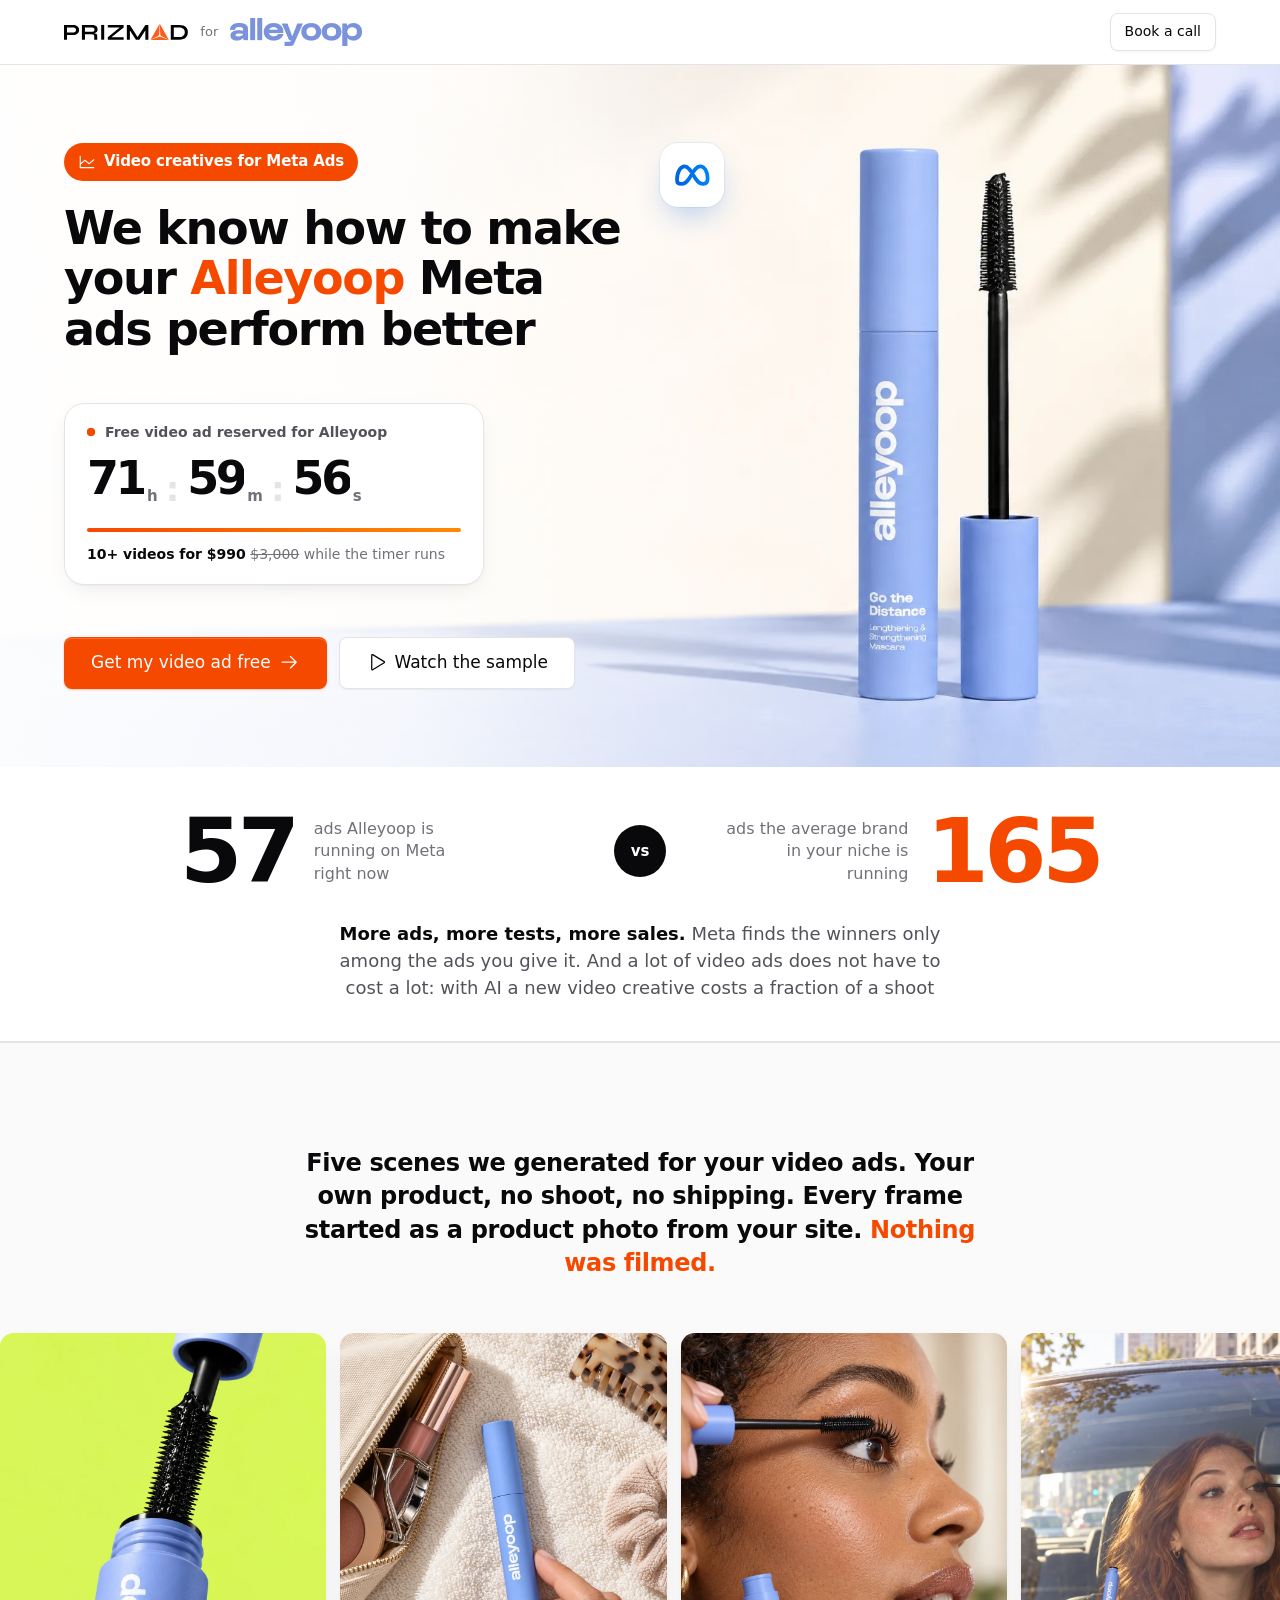
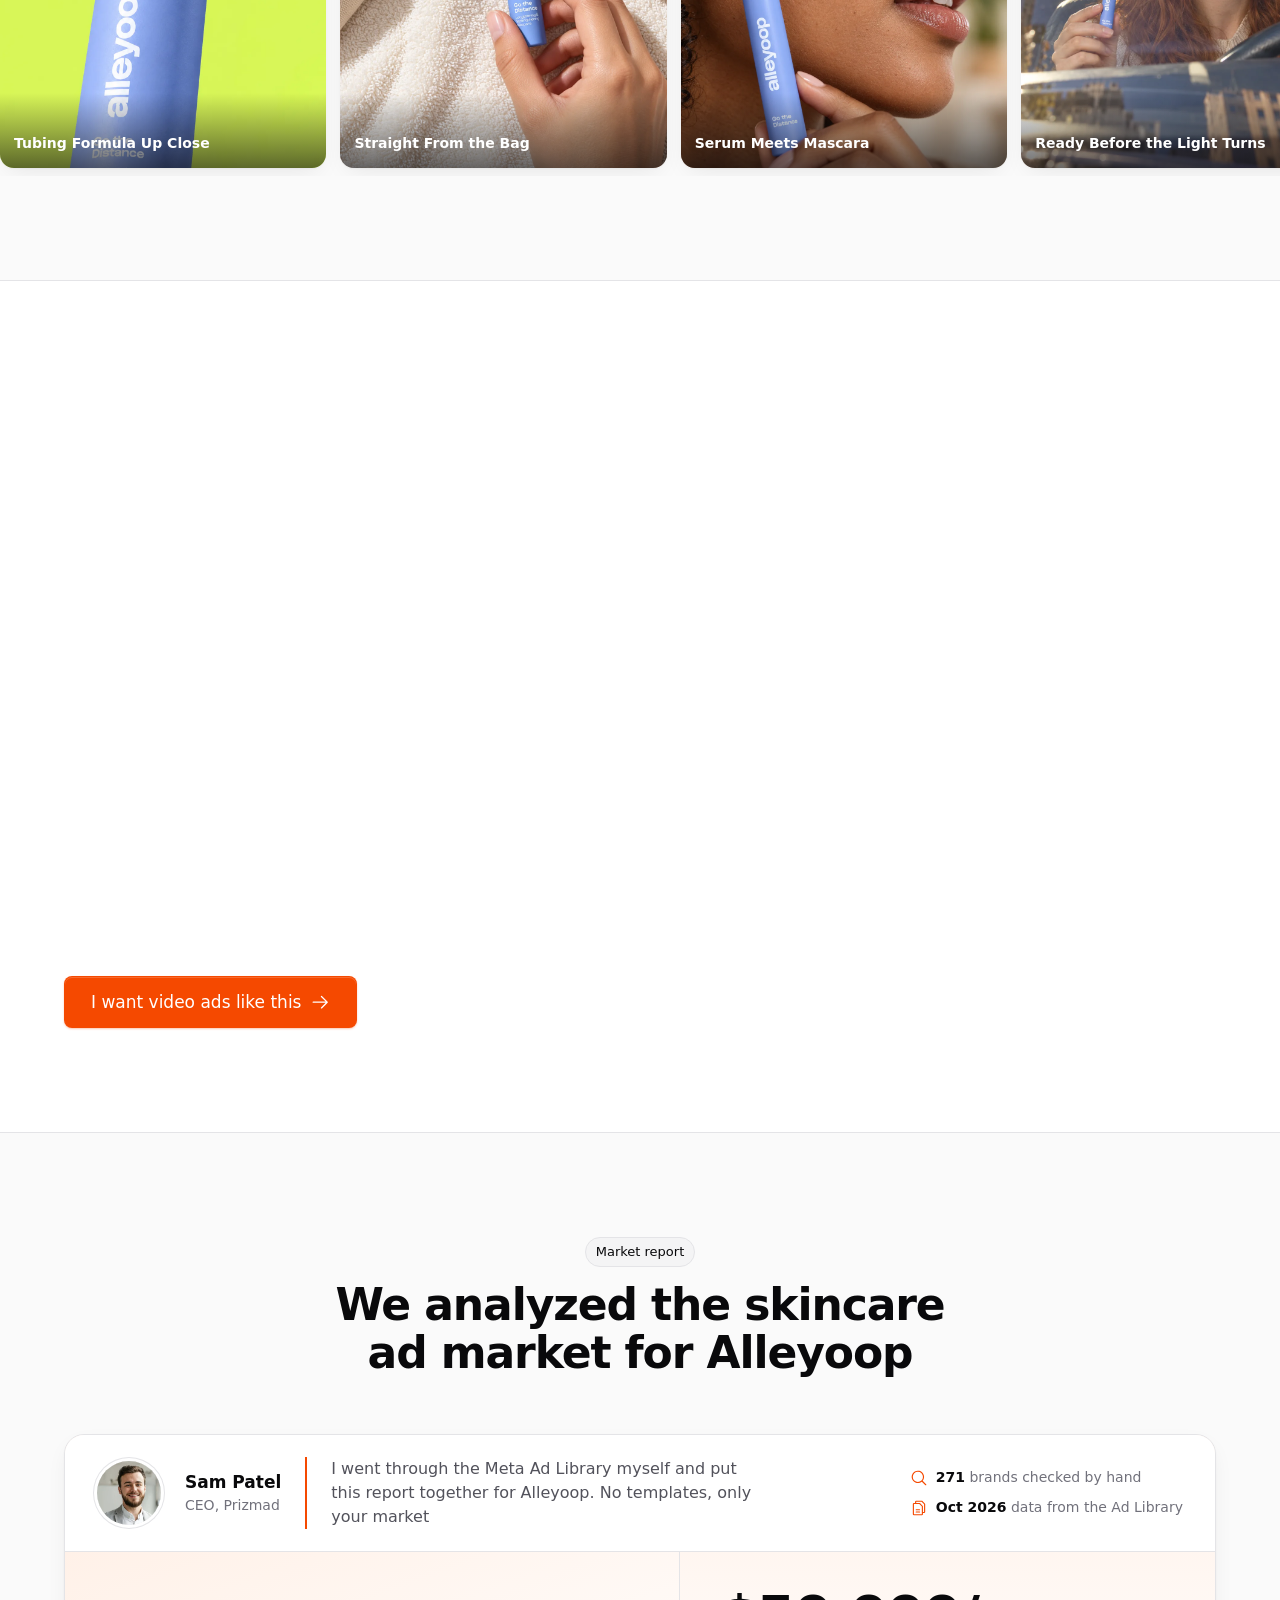
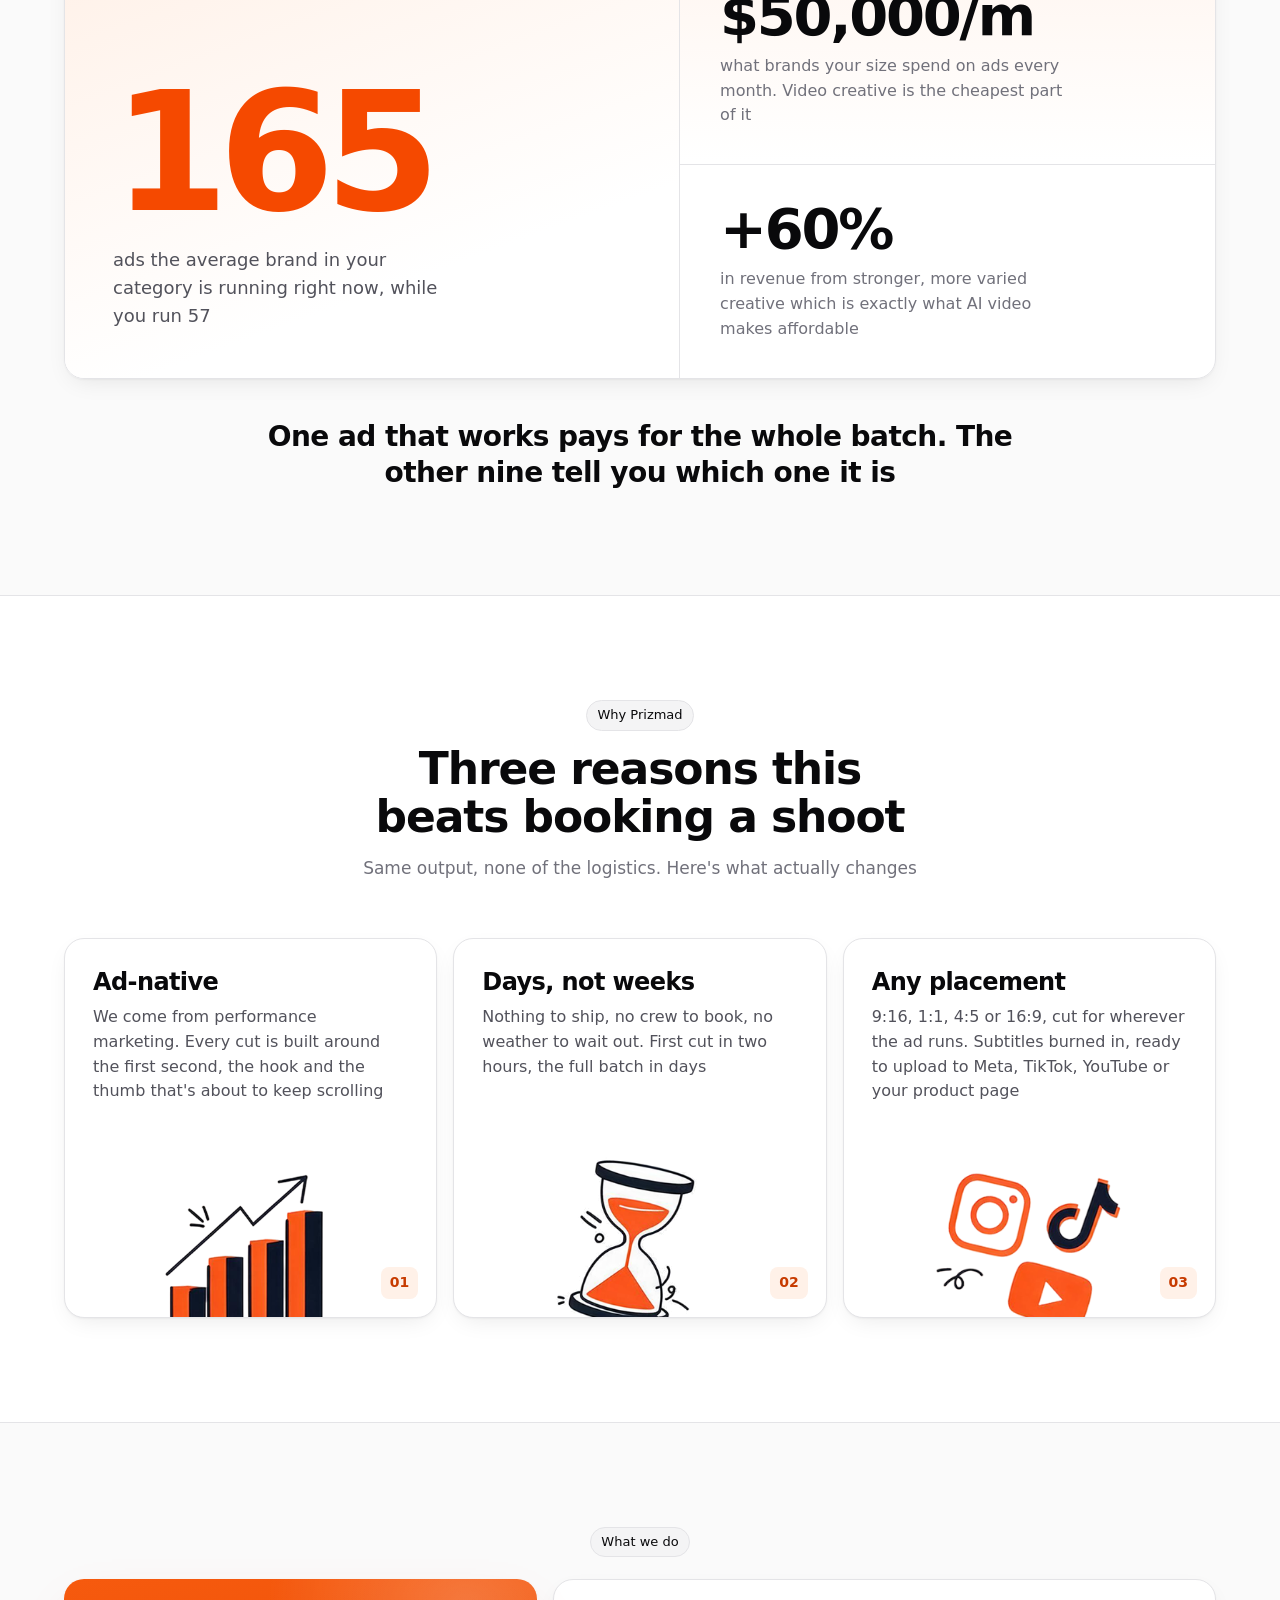
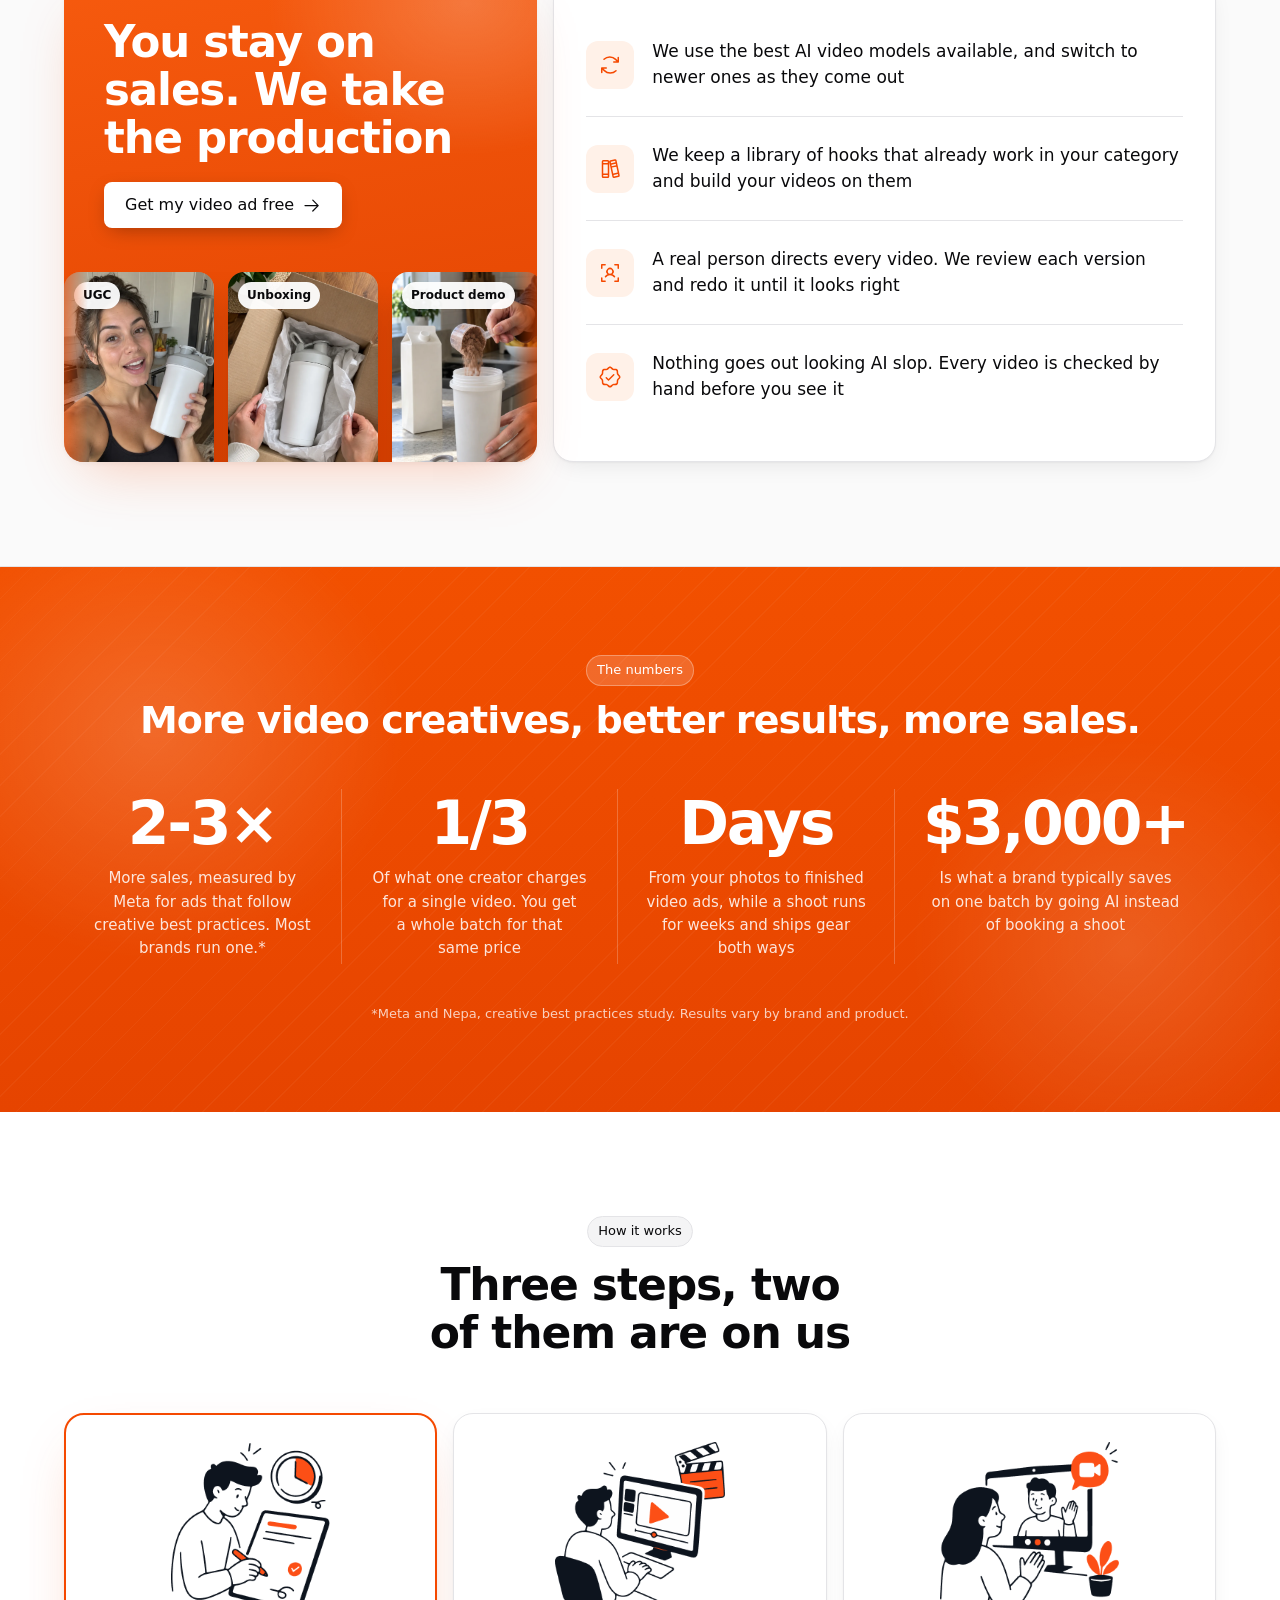
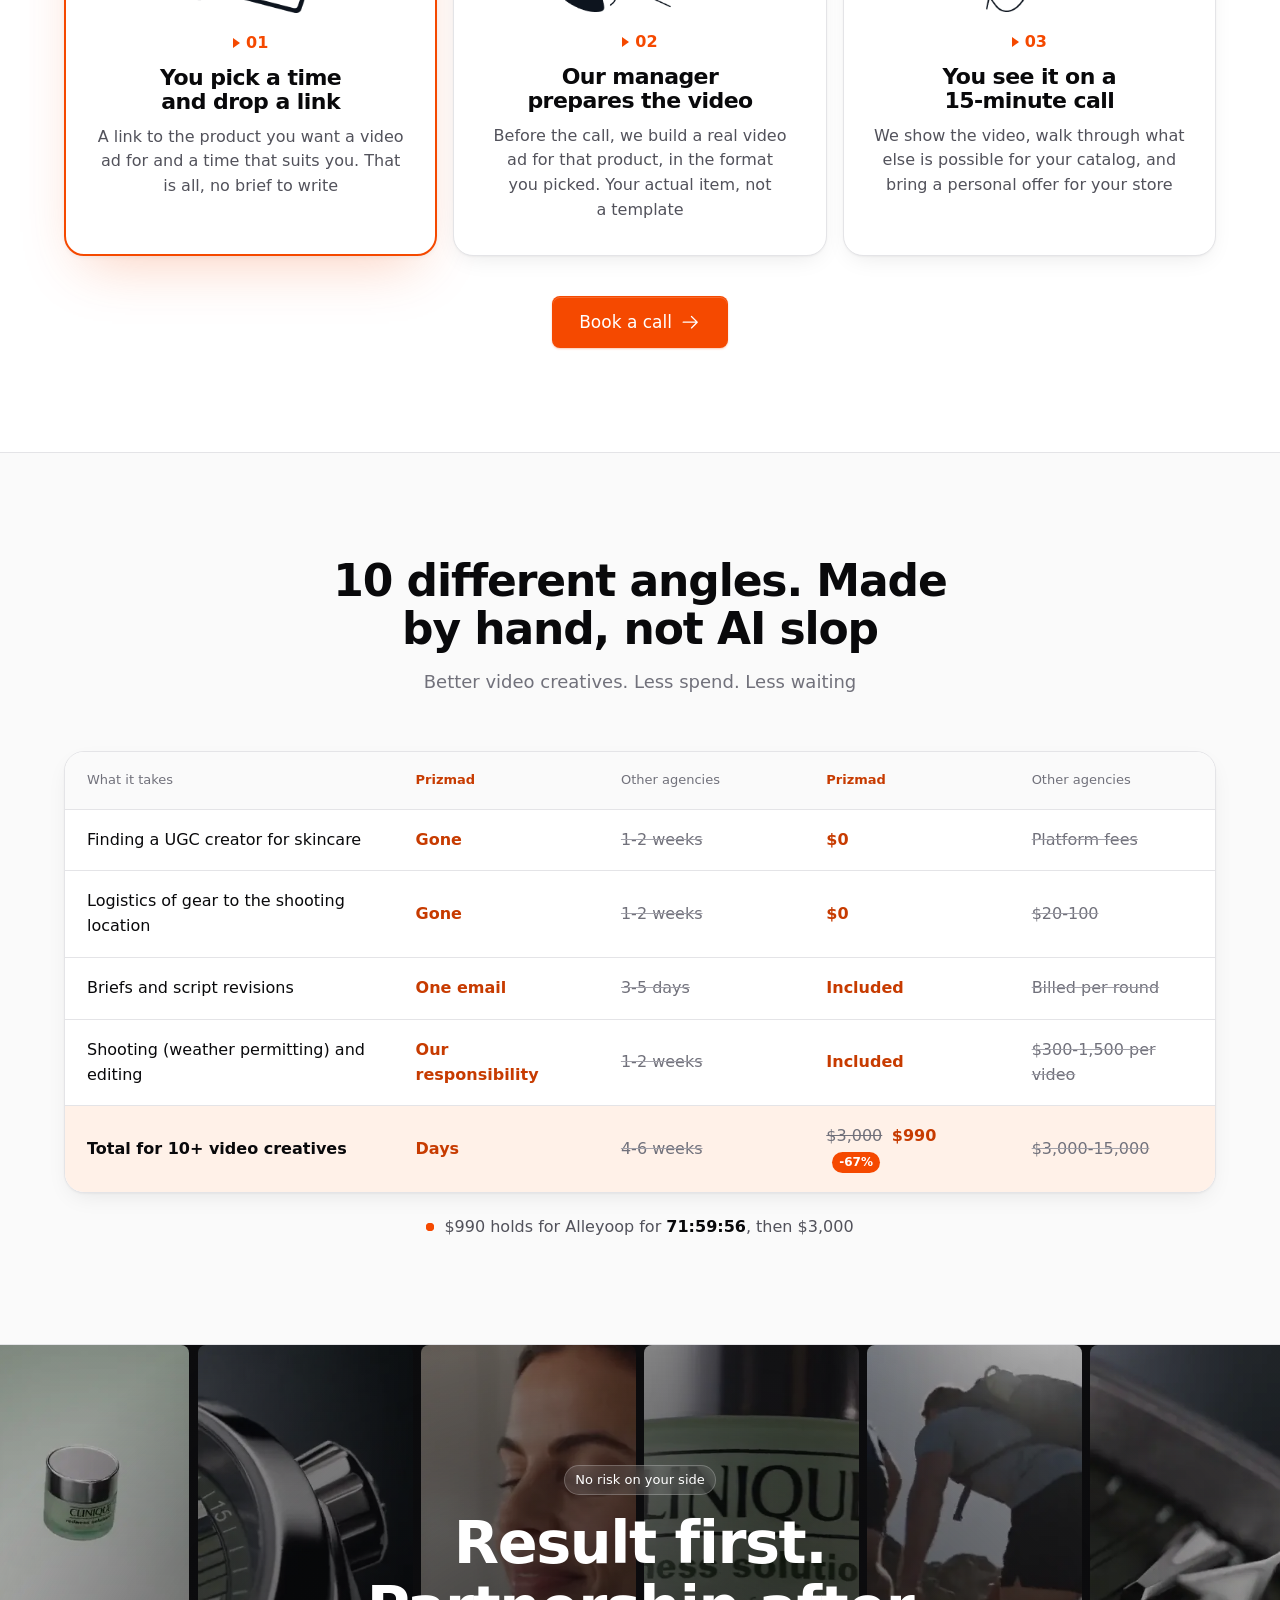
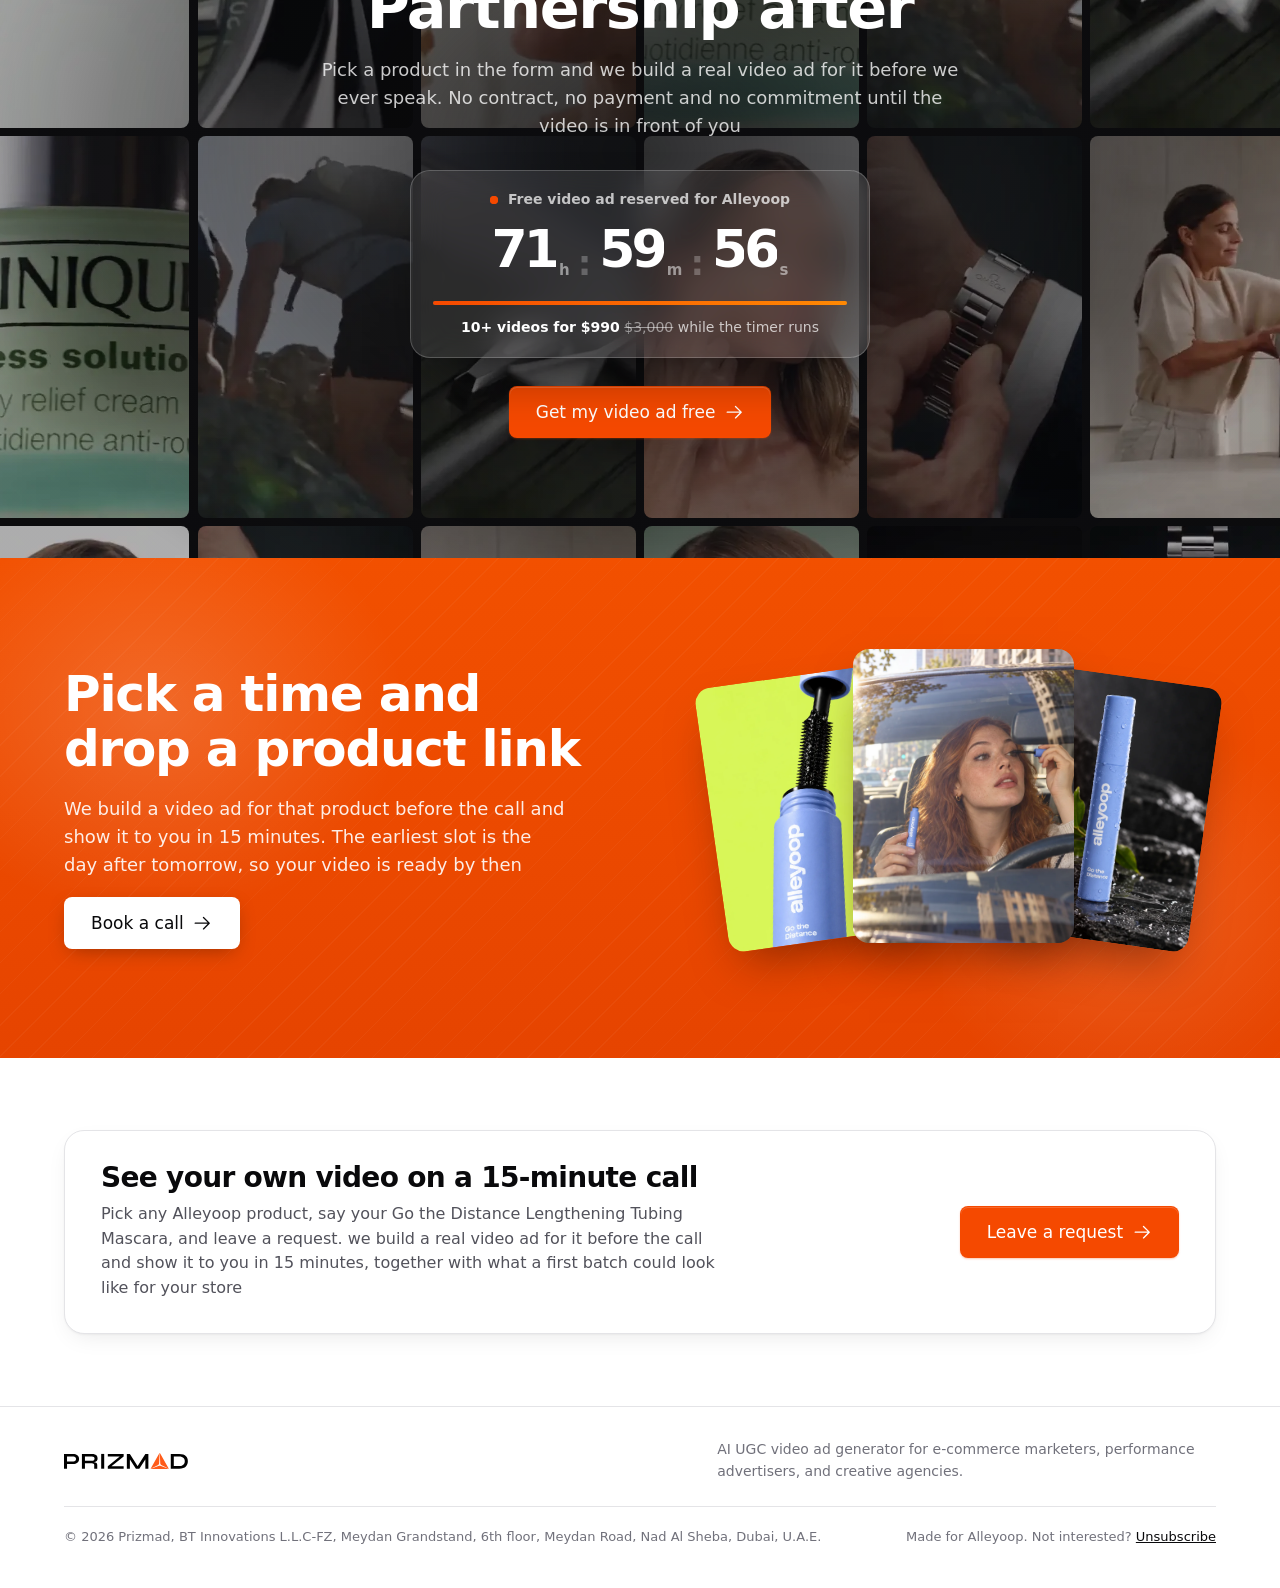
==== commit e0d764c6: "landing v2 alleyoop: round 3 (steps, light timer + price, video ribbons, no Sam in host) Co-Authored" ====
--- a/2026/2026-10/landing-v2-alleyoop/index.html
+++ b/2026/2026-10/landing-v2-alleyoop/index.html
@@ -11,7 +11,7 @@
 <meta property="og:image" content="assets/img/s4.webp">
 <link rel="icon" href="assets/prizmad-emblem.svg" type="image/svg+xml">
 <link rel="preload" href="assets/img/s/meetalleyoop-x34j6x/s4.webp" as="image">
-<link rel="stylesheet" href="assets/styles.css?v=07d8a2fd">
+<link rel="stylesheet" href="assets/styles.css?v=26f060e0">
 </head>
 <body class="t-c " data-slug="meetalleyoop-x34j6x" data-brand="Alleyoop">
 
@@ -39,9 +39,10 @@
         </div>
         <h1>We know how to make your <span class="brand">Alleyoop</span> Meta ads perform better</h1>
         <div class="deal-timer" data-timer role="timer" aria-live="off">
-          <p class="dt-head"><svg class="icon" viewBox="0 0 256 256" aria-hidden="true" focusable="false"><path d="M232,136.66A104.12,104.12,0,1,1,119.34,24,8,8,0,0,1,120.66,40,88.12,88.12,0,1,0,216,135.34,8,8,0,0,1,232,136.66ZM120,72v56a8,8,0,0,0,8,8h56a8,8,0,0,0,0-16H136V72a8,8,0,0,0-16,0Zm40-24a12,12,0,1,0-12-12A12,12,0,0,0,160,48Zm36,24a12,12,0,1,0-12-12A12,12,0,0,0,196,72Zm24,36a12,12,0,1,0-12-12A12,12,0,0,0,220,108Z"/></svg><span>Your free video ad for Alleyoop is reserved for</span></p>
-          <div class="dt-clock"><div class="dt-unit"><div class="dt-tiles"><span class="dt-d" data-d="h0"><b>7</b></span><span class="dt-d" data-d="h1"><b>2</b></span></div><small>hours</small></div><span class="dt-colon" aria-hidden="true">:</span><div class="dt-unit"><div class="dt-tiles"><span class="dt-d" data-d="m0"><b>0</b></span><span class="dt-d" data-d="m1"><b>0</b></span></div><small>minutes</small></div><span class="dt-colon" aria-hidden="true">:</span><div class="dt-unit"><div class="dt-tiles"><span class="dt-d" data-d="s0"><b>0</b></span><span class="dt-d" data-d="s1"><b>0</b></span></div><small>seconds</small></div></div>
-          <p class="dt-note">After that the slot goes to the next skincare brand on our list</p>
+          <p class="dt-head"><i class="dt-live" aria-hidden="true"></i><span>Free video ad reserved for Alleyoop</span></p>
+          <div class="dt-clock"><span class="dt-unit"><span class="dt-d" data-d="h0"><b>7</b></span><span class="dt-d" data-d="h1"><b>2</b></span><small>h</small></span><span class="dt-sep" aria-hidden="true">:</span><span class="dt-unit"><span class="dt-d" data-d="m0"><b>0</b></span><span class="dt-d" data-d="m1"><b>0</b></span><small>m</small></span><span class="dt-sep" aria-hidden="true">:</span><span class="dt-unit"><span class="dt-d" data-d="s0"><b>0</b></span><span class="dt-d" data-d="s1"><b>0</b></span><small>s</small></span></div>
+          <div class="dt-bar" aria-hidden="true"><i></i></div>
+          <p class="dt-price"><b>10+ videos for $990</b> <s>$3,000</s> while the timer runs</p>
         </div>
         <div class="hero-ctas">
           <a class="btn btn-primary btn-lg" href="#book" data-book>Get my video ad free <svg class="icon icon-arrow" viewBox="0 0 256 256" aria-hidden="true" focusable="false"><path d="M221.66,133.66l-72,72a8,8,0,0,1-11.32-11.32L196.69,136H40a8,8,0,0,1,0-16H196.69L138.34,61.66a8,8,0,0,1,11.32-11.32l72,72A8,8,0,0,1,221.66,133.66Z"></path></svg></a>
@@ -133,12 +134,12 @@
       <div class="sec-head reveal">
         <span class="pill">Made for your category</span>
         <h2 id="video-title">How we made these videos for skincare products</h2>
-        <div class="how-cards">
-          <div class="how-card"><span class="hc-ico"><svg class="icon" viewBox="0 0 256 256" aria-hidden="true" focusable="false"><path d="M232,64H208V48a8,8,0,0,0-8-8H56a8,8,0,0,0-8,8V64H24A16,16,0,0,0,8,80V96a40,40,0,0,0,40,40h3.65A80.13,80.13,0,0,0,120,191.61V216H96a8,8,0,0,0,0,16h64a8,8,0,0,0,0-16H136V191.58c31.94-3.23,58.44-25.64,68.08-55.58H208a40,40,0,0,0,40-40V80A16,16,0,0,0,232,64ZM48,120A24,24,0,0,1,24,96V80H48v32q0,4,.39,8Zm144-8.9c0,35.52-29,64.64-64,64.9a64,64,0,0,1-64-64V56H192ZM232,96a24,24,0,0,1-24,24h-.5a81.81,81.81,0,0,0,.5-8.9V80h24Z"/></svg></span><h3>We pick your best sellers</h3><p>The products that already sell get the ads first</p></div>
-          <div class="how-card"><span class="hc-ico"><svg class="icon" viewBox="0 0 256 256" aria-hidden="true" focusable="false"><path d="M224,40V76a8,8,0,0,1-16,0V48H180a8,8,0,0,1,0-16h36A8,8,0,0,1,224,40Zm-8,132a8,8,0,0,0-8,8v28H180a8,8,0,0,0,0,16h36a8,8,0,0,0,8-8V180A8,8,0,0,0,216,172ZM76,208H48V180a8,8,0,0,0-16,0v36a8,8,0,0,0,8,8H76a8,8,0,0,0,0-16ZM40,84a8,8,0,0,0,8-8V48H76a8,8,0,0,0,0-16H40a8,8,0,0,0-8,8V76A8,8,0,0,0,40,84Zm136,92a8,8,0,0,1-6.41-3.19,52,52,0,0,0-83.2,0,8,8,0,1,1-12.8-9.62A67.94,67.94,0,0,1,101,141.51a40,40,0,1,1,53.94,0,67.94,67.94,0,0,1,27.43,21.68A8,8,0,0,1,176,176Zm-48-40a24,24,0,1,0-24-24A24,24,0,0,0,128,136Z"/></svg></span><h3>Natural people, not AI slop</h3><p>Real faces, real skin, real hands in every frame</p></div>
-          <div class="how-card"><span class="hc-ico"><svg class="icon" viewBox="0 0 256 256" aria-hidden="true" focusable="false"><path d="M248,124a56.11,56.11,0,0,0-32-50.61V72a48,48,0,0,0-88-26.49A48,48,0,0,0,40,72v1.39a56,56,0,0,0,0,101.2V176a48,48,0,0,0,88,26.49A48,48,0,0,0,216,176v-1.41A56.09,56.09,0,0,0,248,124ZM88,208a32,32,0,0,1-31.81-28.56A55.87,55.87,0,0,0,64,180h8a8,8,0,0,0,0-16H64A40,40,0,0,1,50.67,86.27,8,8,0,0,0,56,78.73V72a32,32,0,0,1,64,0v68.26A47.8,47.8,0,0,0,88,128a8,8,0,0,0,0,16,32,32,0,0,1,0,64Zm104-44h-8a8,8,0,0,0,0,16h8a55.87,55.87,0,0,0,7.81-.56A32,32,0,1,1,168,144a8,8,0,0,0,0-16,47.8,47.8,0,0,0-32,12.26V72a32,32,0,0,1,64,0v6.73a8,8,0,0,0,5.33,7.54A40,40,0,0,1,192,164Zm16-52a8,8,0,0,1-8,8h-4a36,36,0,0,1-36-36V80a8,8,0,0,1,16,0v4a20,20,0,0,0,20,20h4A8,8,0,0,1,208,112ZM60,120H56a8,8,0,0,1,0-16h4A20,20,0,0,0,80,84V80a8,8,0,0,1,16,0v4A36,36,0,0,1,60,120Z"/></svg></span><h3>Our own model, trained on hooks</h3><p>It knows the first seconds that stop the scroll</p></div>
-          <div class="how-card"><span class="hc-ico"><svg class="icon" viewBox="0 0 256 256" aria-hidden="true" focusable="false"><path d="M196,88a27.86,27.86,0,0,0-13.35,3.39A28,28,0,0,0,144,74.7V44a28,28,0,0,0-56,0v80l-3.82-6.13A28,28,0,0,0,35.73,146l4.67,8.23C74.81,214.89,89.05,240,136,240a88.1,88.1,0,0,0,88-88V116A28,28,0,0,0,196,88Zm12,64a72.08,72.08,0,0,1-72,72c-37.63,0-47.84-18-81.68-77.68l-4.69-8.27,0-.05A12,12,0,0,1,54,121.61a11.88,11.88,0,0,1,6-1.6,12,12,0,0,1,10.41,6,1.76,1.76,0,0,0,.14.23l18.67,30A8,8,0,0,0,104,152V44a12,12,0,0,1,24,0v68a8,8,0,0,0,16,0V100a12,12,0,0,1,24,0v20a8,8,0,0,0,16,0v-4a12,12,0,0,1,24,0Z"/></svg></span><h3>Producers finish it by hand</h3><p>A person reviews every cut before you see it</p></div>
-        </div>
+        <ol class="how-steps">
+          <li class="how-step"><span class="hs-n">1</span><div><h3>We pick your best sellers</h3><p>The products that already sell get the ads first</p></div></li>
+          <li class="how-step"><span class="hs-n">2</span><div><h3>We cast natural people, not AI slop</h3><p>Real faces, real skin, real hands in every frame</p></div></li>
+          <li class="how-step"><span class="hs-n">3</span><div><h3>Our own model writes the hooks</h3><p>It is trained on the first seconds that stop the scroll</p></div></li>
+          <li class="how-step"><span class="hs-n">4</span><div><h3>Producers finish it by hand</h3><p>A person reviews every cut before you see it</p></div></li>
+        </ol>
       </div>
       <div class="players reveal">
         <div class="player">
@@ -166,13 +167,13 @@
     <div class="wrap">
       <div class="sec-head reveal">
                 <span class="pill">Market report</span>
-        <h2 id="market-title">Sam analyzed the skincare ad market for Alleyoop</h2>
+        <h2 id="market-title">We analyzed the skincare ad market for Alleyoop</h2>
       </div>
       <div class="market-card reveal">
         <div class="report-by">
-          <span class="rb-ava"><img src="assets/img/senders/sam-patel.webp" alt="Sam Patel" width="64" height="64" loading="lazy"><i aria-hidden="true"></i></span>
+          <span class="rb-ava"><img src="assets/img/senders/sam-patel.webp" alt="Sam Patel" width="64" height="64" loading="lazy"></span>
           <div class="rb-who">
-            <p class="rb-name">Sam Patel <span class="rb-online">Online</span></p>
+            <p class="rb-name">Sam Patel</p>
             <p class="rb-role">CEO, Prizmad</p>
           </div>
           <p class="rb-quote">I went through the Meta Ad Library myself and put this report together for Alleyoop. No templates, only your market</p>
@@ -312,26 +313,25 @@
         <div class="trow" role="row"><span class="task" role="rowheader">Logistics of gear to the shooting location</span><div role="cell"><span class="lbl">Prizmad</span><span class="us-val">Gone</span></div><div role="cell"><span class="lbl">Other agencies</span><span class="them-val">1-2 weeks</span></div><div role="cell"><span class="lbl">Prizmad</span><span class="us-val">$0</span></div><div role="cell"><span class="lbl">Other agencies</span><span class="them-val">$20-100</span></div></div>
         <div class="trow" role="row"><span class="task" role="rowheader">Briefs and script revisions</span><div role="cell"><span class="lbl">Prizmad</span><span class="us-val">One email</span></div><div role="cell"><span class="lbl">Other agencies</span><span class="them-val">3-5 days</span></div><div role="cell"><span class="lbl">Prizmad</span><span class="us-val">Included</span></div><div role="cell"><span class="lbl">Other agencies</span><span class="them-val">Billed per round</span></div></div>
         <div class="trow" role="row"><span class="task" role="rowheader">Shooting (weather permitting) and editing</span><div role="cell"><span class="lbl">Prizmad</span><span class="us-val">Our responsibility</span></div><div role="cell"><span class="lbl">Other agencies</span><span class="them-val">1-2 weeks</span></div><div role="cell"><span class="lbl">Prizmad</span><span class="us-val">Included</span></div><div role="cell"><span class="lbl">Other agencies</span><span class="them-val">$300-1,500 per video</span></div></div>
-        <div class="trow ttotal" role="row"><span class="task" role="rowheader">Total for 10+ video creatives</span><div role="cell"><span class="lbl">Prizmad</span><span class="us-val">Days</span></div><div role="cell"><span class="lbl">Other agencies</span><span class="them-val">4-6 weeks</span></div><div role="cell"><span class="lbl">Prizmad</span><span class="us-val">from $990 <em class="save">-67%</em></span></div><div role="cell"><span class="lbl">Other agencies</span><span class="them-val">$3,000-15,000</span></div></div>
-      </div>
+        <div class="trow ttotal" role="row"><span class="task" role="rowheader">Total for 10+ video creatives</span><div role="cell"><span class="lbl">Prizmad</span><span class="us-val">Days</span></div><div role="cell"><span class="lbl">Other agencies</span><span class="them-val">4-6 weeks</span></div><div role="cell"><span class="lbl">Prizmad</span><span class="us-val"><s class="was">$3,000</s> $990 <em class="save">-67%</em></span></div><div role="cell"><span class="lbl">Other agencies</span><span class="them-val">$3,000-15,000</span></div></div>
+      </div>
+      <p class="price-hold reveal"><i class="dt-live" aria-hidden="true"></i>$990 holds for Alleyoop for <b data-timer-inline>72:00:00</b>, then $3,000</p>
     </div>
   </section>
 
   <section class="risk-wall" aria-labelledby="risk-title">
     <div class="wall" aria-hidden="true">
-      <div class="wall-track">
-        <div class="wclip"><video muted loop playsinline preload="none" poster="assets/img/work/w01.webp" data-src="assets/video/work/w01.mp4"></video></div><div class="wclip"><video muted loop playsinline preload="none" poster="assets/img/work/w02.webp" data-src="assets/video/work/w02.mp4"></video></div><div class="wclip"><video muted loop playsinline preload="none" poster="assets/img/work/w03.webp" data-src="assets/video/work/w03.mp4"></video></div><div class="wclip"><video muted loop playsinline preload="none" poster="assets/img/work/w04.webp" data-src="assets/video/work/w04.mp4"></video></div><div class="wclip"><video muted loop playsinline preload="none" poster="assets/img/work/w05.webp" data-src="assets/video/work/w05.mp4"></video></div><div class="wclip"><video muted loop playsinline preload="none" poster="assets/img/work/w06.webp" data-src="assets/video/work/w06.mp4"></video></div><div class="wclip"><video muted loop playsinline preload="none" poster="assets/img/work/w07.webp" data-src="assets/video/work/w07.mp4"></video></div><div class="wclip"><video muted loop playsinline preload="none" poster="assets/img/work/w08.webp" data-src="assets/video/work/w08.mp4"></video></div><div class="wclip"><video muted loop playsinline preload="none" poster="assets/img/work/w09.webp" data-src="assets/video/work/w09.mp4"></video></div><div class="wclip"><video muted loop playsinline preload="none" poster="assets/img/work/w10.webp" data-src="assets/video/work/w10.mp4"></video></div><div class="wclip"><video muted loop playsinline preload="none" poster="assets/img/work/w11.webp" data-src="assets/video/work/w11.mp4"></video></div><div class="wclip"><video muted loop playsinline preload="none" poster="assets/img/work/w12.webp" data-src="assets/video/work/w12.mp4"></video></div>
-        <div class="wclip"><video muted loop playsinline preload="none" poster="assets/img/work/w01.webp" data-src="assets/video/work/w01.mp4"></video></div><div class="wclip"><video muted loop playsinline preload="none" poster="assets/img/work/w02.webp" data-src="assets/video/work/w02.mp4"></video></div><div class="wclip"><video muted loop playsinline preload="none" poster="assets/img/work/w03.webp" data-src="assets/video/work/w03.mp4"></video></div><div class="wclip"><video muted loop playsinline preload="none" poster="assets/img/work/w04.webp" data-src="assets/video/work/w04.mp4"></video></div><div class="wclip"><video muted loop playsinline preload="none" poster="assets/img/work/w05.webp" data-src="assets/video/work/w05.mp4"></video></div><div class="wclip"><video muted loop playsinline preload="none" poster="assets/img/work/w06.webp" data-src="assets/video/work/w06.mp4"></video></div><div class="wclip"><video muted loop playsinline preload="none" poster="assets/img/work/w07.webp" data-src="assets/video/work/w07.mp4"></video></div><div class="wclip"><video muted loop playsinline preload="none" poster="assets/img/work/w08.webp" data-src="assets/video/work/w08.mp4"></video></div><div class="wclip"><video muted loop playsinline preload="none" poster="assets/img/work/w09.webp" data-src="assets/video/work/w09.mp4"></video></div><div class="wclip"><video muted loop playsinline preload="none" poster="assets/img/work/w10.webp" data-src="assets/video/work/w10.mp4"></video></div><div class="wclip"><video muted loop playsinline preload="none" poster="assets/img/work/w11.webp" data-src="assets/video/work/w11.mp4"></video></div><div class="wclip"><video muted loop playsinline preload="none" poster="assets/img/work/w12.webp" data-src="assets/video/work/w12.mp4"></video></div>
-      </div>
+      <div class="wall-col" style="--dur:46s"><div class="wclip"><video muted loop playsinline preload="none" poster="assets/img/work/w01.webp" data-src="assets/video/work/w01.mp4"></video></div><div class="wclip"><video muted loop playsinline preload="none" poster="assets/img/work/w04.webp" data-src="assets/video/work/w04.mp4"></video></div><div class="wclip"><video muted loop playsinline preload="none" poster="assets/img/work/w07.webp" data-src="assets/video/work/w07.mp4"></video></div><div class="wclip"><video muted loop playsinline preload="none" poster="assets/img/work/w10.webp" data-src="assets/video/work/w10.mp4"></video></div><div class="wclip"><video muted loop playsinline preload="none" poster="assets/img/work/w01.webp" data-src="assets/video/work/w01.mp4"></video></div><div class="wclip"><video muted loop playsinline preload="none" poster="assets/img/work/w04.webp" data-src="assets/video/work/w04.mp4"></video></div><div class="wclip"><video muted loop playsinline preload="none" poster="assets/img/work/w07.webp" data-src="assets/video/work/w07.mp4"></video></div><div class="wclip"><video muted loop playsinline preload="none" poster="assets/img/work/w10.webp" data-src="assets/video/work/w10.mp4"></video></div></div><div class="wall-col" style="--dur:58s"><div class="wclip"><video muted loop playsinline preload="none" poster="assets/img/work/w06.webp" data-src="assets/video/work/w06.mp4"></video></div><div class="wclip"><video muted loop playsinline preload="none" poster="assets/img/work/w09.webp" data-src="assets/video/work/w09.mp4"></video></div><div class="wclip"><video muted loop playsinline preload="none" poster="assets/img/work/w12.webp" data-src="assets/video/work/w12.mp4"></video></div><div class="wclip"><video muted loop playsinline preload="none" poster="assets/img/work/w03.webp" data-src="assets/video/work/w03.mp4"></video></div><div class="wclip"><video muted loop playsinline preload="none" poster="assets/img/work/w06.webp" data-src="assets/video/work/w06.mp4"></video></div><div class="wclip"><video muted loop playsinline preload="none" poster="assets/img/work/w09.webp" data-src="assets/video/work/w09.mp4"></video></div><div class="wclip"><video muted loop playsinline preload="none" poster="assets/img/work/w12.webp" data-src="assets/video/work/w12.mp4"></video></div><div class="wclip"><video muted loop playsinline preload="none" poster="assets/img/work/w03.webp" data-src="assets/video/work/w03.mp4"></video></div></div><div class="wall-col" style="--dur:40s"><div class="wclip"><video muted loop playsinline preload="none" poster="assets/img/work/w11.webp" data-src="assets/video/work/w11.mp4"></video></div><div class="wclip"><video muted loop playsinline preload="none" poster="assets/img/work/w02.webp" data-src="assets/video/work/w02.mp4"></video></div><div class="wclip"><video muted loop playsinline preload="none" poster="assets/img/work/w05.webp" data-src="assets/video/work/w05.mp4"></video></div><div class="wclip"><video muted loop playsinline preload="none" poster="assets/img/work/w08.webp" data-src="assets/video/work/w08.mp4"></video></div><div class="wclip"><video muted loop playsinline preload="none" poster="assets/img/work/w11.webp" data-src="assets/video/work/w11.mp4"></video></div><div class="wclip"><video muted loop playsinline preload="none" poster="assets/img/work/w02.webp" data-src="assets/video/work/w02.mp4"></video></div><div class="wclip"><video muted loop playsinline preload="none" poster="assets/img/work/w05.webp" data-src="assets/video/work/w05.mp4"></video></div><div class="wclip"><video muted loop playsinline preload="none" poster="assets/img/work/w08.webp" data-src="assets/video/work/w08.mp4"></video></div></div><div class="wall-col" style="--dur:52s"><div class="wclip"><video muted loop playsinline preload="none" poster="assets/img/work/w04.webp" data-src="assets/video/work/w04.mp4"></video></div><div class="wclip"><video muted loop playsinline preload="none" poster="assets/img/work/w07.webp" data-src="assets/video/work/w07.mp4"></video></div><div class="wclip"><video muted loop playsinline preload="none" poster="assets/img/work/w10.webp" data-src="assets/video/work/w10.mp4"></video></div><div class="wclip"><video muted loop playsinline preload="none" poster="assets/img/work/w01.webp" data-src="assets/video/work/w01.mp4"></video></div><div class="wclip"><video muted loop playsinline preload="none" poster="assets/img/work/w04.webp" data-src="assets/video/work/w04.mp4"></video></div><div class="wclip"><video muted loop playsinline preload="none" poster="assets/img/work/w07.webp" data-src="assets/video/work/w07.mp4"></video></div><div class="wclip"><video muted loop playsinline preload="none" poster="assets/img/work/w10.webp" data-src="assets/video/work/w10.mp4"></video></div><div class="wclip"><video muted loop playsinline preload="none" poster="assets/img/work/w01.webp" data-src="assets/video/work/w01.mp4"></video></div></div><div class="wall-col" style="--dur:44s"><div class="wclip"><video muted loop playsinline preload="none" poster="assets/img/work/w09.webp" data-src="assets/video/work/w09.mp4"></video></div><div class="wclip"><video muted loop playsinline preload="none" poster="assets/img/work/w12.webp" data-src="assets/video/work/w12.mp4"></video></div><div class="wclip"><video muted loop playsinline preload="none" poster="assets/img/work/w03.webp" data-src="assets/video/work/w03.mp4"></video></div><div class="wclip"><video muted loop playsinline preload="none" poster="assets/img/work/w06.webp" data-src="assets/video/work/w06.mp4"></video></div><div class="wclip"><video muted loop playsinline preload="none" poster="assets/img/work/w09.webp" data-src="assets/video/work/w09.mp4"></video></div><div class="wclip"><video muted loop playsinline preload="none" poster="assets/img/work/w12.webp" data-src="assets/video/work/w12.mp4"></video></div><div class="wclip"><video muted loop playsinline preload="none" poster="assets/img/work/w03.webp" data-src="assets/video/work/w03.mp4"></video></div><div class="wclip"><video muted loop playsinline preload="none" poster="assets/img/work/w06.webp" data-src="assets/video/work/w06.mp4"></video></div></div><div class="wall-col" style="--dur:62s"><div class="wclip"><video muted loop playsinline preload="none" poster="assets/img/work/w02.webp" data-src="assets/video/work/w02.mp4"></video></div><div class="wclip"><video muted loop playsinline preload="none" poster="assets/img/work/w05.webp" data-src="assets/video/work/w05.mp4"></video></div><div class="wclip"><video muted loop playsinline preload="none" poster="assets/img/work/w08.webp" data-src="assets/video/work/w08.mp4"></video></div><div class="wclip"><video muted loop playsinline preload="none" poster="assets/img/work/w11.webp" data-src="assets/video/work/w11.mp4"></video></div><div class="wclip"><video muted loop playsinline preload="none" poster="assets/img/work/w02.webp" data-src="assets/video/work/w02.mp4"></video></div><div class="wclip"><video muted loop playsinline preload="none" poster="assets/img/work/w05.webp" data-src="assets/video/work/w05.mp4"></video></div><div class="wclip"><video muted loop playsinline preload="none" poster="assets/img/work/w08.webp" data-src="assets/video/work/w08.mp4"></video></div><div class="wclip"><video muted loop playsinline preload="none" poster="assets/img/work/w11.webp" data-src="assets/video/work/w11.mp4"></video></div></div>
     </div>
     <div class="wrap risk-copy reveal">
       <span class="pill pill-glass">No risk on your side</span>
       <h2 id="risk-title">Result first. Partnership after</h2>
       <p>Pick a product in the form and we build a real video ad for it before we ever speak. No contract, no payment and no commitment until the video is in front of you</p>
       <div class="deal-timer is-glass" data-timer role="timer" aria-live="off">
-          <p class="dt-head"><svg class="icon" viewBox="0 0 256 256" aria-hidden="true" focusable="false"><path d="M232,136.66A104.12,104.12,0,1,1,119.34,24,8,8,0,0,1,120.66,40,88.12,88.12,0,1,0,216,135.34,8,8,0,0,1,232,136.66ZM120,72v56a8,8,0,0,0,8,8h56a8,8,0,0,0,0-16H136V72a8,8,0,0,0-16,0Zm40-24a12,12,0,1,0-12-12A12,12,0,0,0,160,48Zm36,24a12,12,0,1,0-12-12A12,12,0,0,0,196,72Zm24,36a12,12,0,1,0-12-12A12,12,0,0,0,220,108Z"/></svg><span>Your free video ad for Alleyoop is reserved for</span></p>
-          <div class="dt-clock"><div class="dt-unit"><div class="dt-tiles"><span class="dt-d" data-d="h0"><b>7</b></span><span class="dt-d" data-d="h1"><b>2</b></span></div><small>hours</small></div><span class="dt-colon" aria-hidden="true">:</span><div class="dt-unit"><div class="dt-tiles"><span class="dt-d" data-d="m0"><b>0</b></span><span class="dt-d" data-d="m1"><b>0</b></span></div><small>minutes</small></div><span class="dt-colon" aria-hidden="true">:</span><div class="dt-unit"><div class="dt-tiles"><span class="dt-d" data-d="s0"><b>0</b></span><span class="dt-d" data-d="s1"><b>0</b></span></div><small>seconds</small></div></div>
-          <p class="dt-note">After that the slot goes to the next skincare brand on our list</p>
+          <p class="dt-head"><i class="dt-live" aria-hidden="true"></i><span>Free video ad reserved for Alleyoop</span></p>
+          <div class="dt-clock"><span class="dt-unit"><span class="dt-d" data-d="h0"><b>7</b></span><span class="dt-d" data-d="h1"><b>2</b></span><small>h</small></span><span class="dt-sep" aria-hidden="true">:</span><span class="dt-unit"><span class="dt-d" data-d="m0"><b>0</b></span><span class="dt-d" data-d="m1"><b>0</b></span><small>m</small></span><span class="dt-sep" aria-hidden="true">:</span><span class="dt-unit"><span class="dt-d" data-d="s0"><b>0</b></span><span class="dt-d" data-d="s1"><b>0</b></span><small>s</small></span></div>
+          <div class="dt-bar" aria-hidden="true"><i></i></div>
+          <p class="dt-price"><b>10+ videos for $990</b> <s>$3,000</s> while the timer runs</p>
         </div>
       <a class="btn btn-primary btn-lg" href="#book" data-book>Get my video ad free <svg class="icon icon-arrow" viewBox="0 0 256 256" aria-hidden="true" focusable="false"><path d="M221.66,133.66l-72,72a8,8,0,0,1-11.32-11.32L196.69,136H40a8,8,0,0,1,0-16H196.69L138.34,61.66a8,8,0,0,1,11.32-11.32l72,72A8,8,0,0,1,221.66,133.66Z"/></svg></a>
     </div>
@@ -353,16 +353,9 @@
   <section class="host" aria-labelledby="host-title">
     <div class="wrap">
       <div class="host-card reveal">
-        <div class="host-who">
-          <span class="host-ava"><img src="assets/img/senders/sam-patel.webp" alt="Sam Patel" width="72" height="72" loading="lazy"><i class="host-dot" aria-hidden="true"></i></span>
-          <div>
-            <p class="host-name">Sam Patel</p>
-            <p class="host-status">Open for 15-minute calls this week</p>
-          </div>
-        </div>
         <div class="host-copy">
           <h2 id="host-title">See your own video on a 15-minute call</h2>
-          <p>Pick any Alleyoop product, say your Go the Distance Lengthening Tubing Mascara, and leave a request. Sam builds a real video ad for it before the call and shows it to you in 15 minutes, together with what a first batch could look like for your store</p>
+          <p>Pick any Alleyoop product, say your Go the Distance Lengthening Tubing Mascara, and leave a request. we build a real video ad for it before the call and show it to you in 15 minutes, together with what a first batch could look like for your store</p>
         </div>
         <a class="btn btn-primary btn-lg" href="#book" data-book>Leave a request <svg class="icon icon-arrow" viewBox="0 0 256 256" aria-hidden="true" focusable="false"><path d="M221.66,133.66l-72,72a8,8,0,0,1-11.32-11.32L196.69,136H40a8,8,0,0,1,0-16H196.69L138.34,61.66a8,8,0,0,1,11.32-11.32l72,72A8,8,0,0,1,221.66,133.66Z"/></svg></a>
       </div>
@@ -439,6 +432,6 @@
   </div>
 </dialog>
 
-<script src="assets/main.js?v=4a9e8552" defer></script>
+<script src="assets/main.js?v=11728762" defer></script>
 </body>
 </html>
--- a/2026/2026-10/landing-v2-alleyoop/assets/styles.css
+++ b/2026/2026-10/landing-v2-alleyoop/assets/styles.css
@@ -908,46 +908,44 @@
 }
 
 
-/* ---------- v2 (14.10): offer timer, market report, how cards, price badge, video wall ---------- */
-
-/* Offer timer: dark card, one tile per digit, digits roll on change */
+/* ---------- v2 (14.10): offer timer, market report, how steps, price, video wall ---------- */
+
+/* Offer timer: light card in the site's language, plain tabular digits, orange progress */
 .deal-timer {
-  --tile: rgb(255 255 255 / .07);
-  position: relative; display: grid; gap: 14px; justify-items: start;
-  margin: 26px 0 24px; padding: 18px 20px 16px; width: fit-content; max-width: 100%;
-  background: radial-gradient(120% 140% at 0% 0%, #2a1408 0%, var(--ink) 55%);
-  color: #fff; border-radius: var(--r-lg);
-  box-shadow: inset 0 1px 0 rgb(255 255 255 / .08), 0 24px 48px -24px rgb(245 73 0 / .55);
-}
-.dt-head { display: flex; align-items: center; gap: 8px; font-size: 14px; font-weight: 500; color: rgb(255 255 255 / .78); }
-.dt-head .icon { width: 18px; height: 18px; color: var(--ring); }
-.dt-clock { display: flex; align-items: flex-start; gap: 10px; }
-.dt-unit { display: grid; gap: 6px; justify-items: center; }
-.dt-unit small { font-size: 11px; font-weight: 600; letter-spacing: .08em; text-transform: uppercase; color: rgb(255 255 255 / .5); }
-.dt-tiles { display: flex; gap: 4px; }
-.dt-d {
-  position: relative; display: block; overflow: hidden; width: 44px; height: 58px;
-  background: var(--tile); border-radius: 10px; box-shadow: inset 0 0 0 1px rgb(255 255 255 / .1), inset 0 -18px 24px -18px rgb(0 0 0 / .5);
-  font-size: 38px; font-weight: 800; letter-spacing: -0.02em; line-height: 58px; text-align: center; font-variant-numeric: tabular-nums;
-}
-.dt-d::after { content: ""; position: absolute; left: 0; right: 0; top: 50%; height: 1px; background: rgb(0 0 0 / .35); }
+  display: grid; gap: 12px; margin: 26px 0 24px; padding: 18px 22px 18px; width: min(100%, 420px);
+  background: #fff; border: 1px solid var(--line); border-radius: var(--r-lg); box-shadow: var(--shadow); color: var(--ink);
+}
+.dt-head { display: flex; align-items: center; gap: 10px; font-size: 14px; font-weight: 600; color: var(--soft-ink); }
+.dt-live { position: relative; flex: none; width: 8px; height: 8px; border-radius: 999px; background: var(--accent); }
+.dt-live::after { content: ""; position: absolute; inset: 0; border-radius: inherit; background: var(--accent); animation: dtPing 1.8s var(--ease) infinite; }
+@keyframes dtPing { 70%, 100% { transform: scale(2.6); opacity: 0; } }
+.dt-clock { display: flex; align-items: baseline; gap: 6px; }
+.dt-unit { display: inline-flex; align-items: baseline; }
+.dt-unit small { margin-left: 3px; font-size: 15px; font-weight: 600; color: var(--muted-ink); }
+.dt-d { position: relative; display: inline-block; overflow: hidden; width: .62em; height: 1em; font-size: 46px; font-weight: 800; letter-spacing: -0.04em; line-height: 1; text-align: center; font-variant-numeric: tabular-nums; }
 .dt-d b { position: absolute; inset: 0; font-weight: 800; }
-.dt-d b.in { animation: dtIn .45s var(--ease) both; }
-.dt-d b.out { animation: dtOut .45s var(--ease) both; }
-@keyframes dtIn { from { transform: translateY(100%); } to { transform: none; } }
-@keyframes dtOut { to { transform: translateY(-100%); opacity: .2; } }
-.dt-colon { font-size: 32px; font-weight: 800; line-height: 54px; color: var(--accent); animation: dtBlink 1s steps(1) infinite; }
-@keyframes dtBlink { 50% { opacity: .25; } }
-.dt-note { font-size: 13px; color: rgb(255 255 255 / .55); }
-.deal-timer.is-over .dt-d { color: var(--ring); }
+.dt-d b.in { animation: dtIn .4s var(--ease) both; }
+@keyframes dtIn { from { transform: translateY(35%); opacity: 0; } to { transform: none; opacity: 1; } }
+.dt-sep { font-size: 34px; font-weight: 700; color: var(--line); margin: 0 2px; }
+.dt-bar { height: 4px; border-radius: 999px; background: var(--muted); overflow: hidden; }
+.dt-bar i { display: block; height: 100%; background: linear-gradient(90deg, var(--accent), var(--ring)); transform-origin: left; transition: transform 1s linear; }
+.dt-price { font-size: 14px; color: var(--muted-ink); }
+.dt-price b { color: var(--ink); }
+.dt-price s, .was { color: var(--muted-ink); font-weight: 500; }
+.deal-timer.is-over .dt-d { color: var(--muted-ink); }
+.tone-dark .deal-timer:not(.is-glass) { box-shadow: 0 24px 48px -24px rgb(0 0 0 / .5); }
 .deal-timer.is-glass {
-  margin: 34px auto 30px; justify-items: center; text-align: center;
-  background: rgb(15 15 18 / .55); backdrop-filter: blur(18px) saturate(140%); -webkit-backdrop-filter: blur(18px) saturate(140%);
-  box-shadow: inset 0 0 0 1px rgb(255 255 255 / .14), 0 30px 60px -20px rgb(0 0 0 / .6);
-}
-.deal-timer.is-glass .dt-d { width: 52px; height: 68px; line-height: 68px; font-size: 46px; }
-.deal-timer.is-glass .dt-colon { line-height: 64px; font-size: 38px; }
-@media (prefers-reduced-motion: reduce) { .dt-d b.in, .dt-d b.out, .dt-colon { animation: none; } .dt-d b.out { display: none; } }
+  margin: 30px auto 28px; width: min(100%, 460px); justify-items: center; text-align: center;
+  background: rgb(255 255 255 / .1); border-color: rgb(255 255 255 / .2); color: #fff;
+  backdrop-filter: blur(18px) saturate(140%); -webkit-backdrop-filter: blur(18px) saturate(140%); box-shadow: 0 30px 60px -24px rgb(0 0 0 / .6);
+}
+.deal-timer.is-glass .dt-head, .deal-timer.is-glass .dt-price { color: rgb(255 255 255 / .72); }
+.deal-timer.is-glass .dt-price b { color: #fff; }
+.deal-timer.is-glass .dt-price s, .deal-timer.is-glass .dt-unit small { color: rgb(255 255 255 / .5); }
+.deal-timer.is-glass .dt-sep { color: rgb(255 255 255 / .25); }
+.deal-timer.is-glass .dt-bar { width: 100%; background: rgb(255 255 255 / .14); }
+.deal-timer.is-glass .dt-d { font-size: 52px; }
+@media (prefers-reduced-motion: reduce) { .dt-d b.in, .dt-live::after { animation: none; } }
 
 /* Market report: Sam's header across the stats card */
 .market-card { grid-template-areas: "by by" "big side"; }
@@ -957,56 +955,57 @@
   grid-area: by; display: grid; grid-template-columns: auto auto 1fr auto; align-items: center; gap: 18px 24px;
   padding: 22px 32px; background: #fff; border-bottom: 1px solid var(--line);
 }
-.rb-ava { position: relative; }
 .rb-ava img { width: 64px; height: 64px; border-radius: 999px; object-fit: cover; box-shadow: 0 0 0 3px #fff, 0 0 0 4px var(--line); }
-.rb-ava i { position: absolute; right: 0; bottom: 2px; width: 15px; height: 15px; border-radius: 999px; background: #22c55e; box-shadow: 0 0 0 3px #fff; }
-.rb-ava i::after { content: ""; position: absolute; inset: 0; border-radius: inherit; background: #22c55e; animation: rbPing 2s var(--ease) infinite; }
-@keyframes rbPing { 70%, 100% { transform: scale(2.4); opacity: 0; } }
-.rb-name { font-size: 17px; font-weight: 700; display: flex; align-items: center; gap: 8px; white-space: nowrap; }
-.rb-online { font-size: 12px; font-weight: 600; color: #15803d; background: #dcfce7; border-radius: 999px; padding: 1px 8px; }
+.rb-name { font-size: 17px; font-weight: 700; white-space: nowrap; }
 .rb-role { font-size: 14px; color: var(--muted-ink); }
 .rb-quote { font-size: 16px; line-height: 1.5; color: var(--soft-ink); padding-left: 24px; border-left: 2px solid var(--accent); max-width: 46ch; }
 .rb-facts { list-style: none; margin: 0; padding: 0; display: grid; gap: 8px; }
 .rb-facts li { display: flex; align-items: center; gap: 8px; font-size: 14px; color: var(--muted-ink); white-space: nowrap; }
 .rb-facts .icon { width: 18px; height: 18px; color: var(--accent); }
 .rb-facts b { color: var(--ink); }
-@media (prefers-reduced-motion: reduce) { .rb-ava i::after { animation: none; } }
-
-/* How we made it: 2x2 cards next to the players */
-.how-cards { display: grid; grid-template-columns: repeat(2, minmax(0, 1fr)); gap: 12px; margin-top: 8px; text-align: left; }
-.how-card {
-  display: grid; gap: 8px; align-content: start; padding: 18px; border-radius: var(--r-md);
-  background: var(--band); border: 1px solid var(--line); transition: transform .3s var(--ease), box-shadow .3s var(--ease);
-}
-.how-card:hover { transform: translateY(-2px); box-shadow: var(--shadow); }
-.how-card h3 { font-size: 16px; letter-spacing: -0.01em; line-height: 1.25; }
-.how-card p { font-size: 14px; line-height: 1.45; color: var(--muted-ink); }
-.hc-ico { display: grid; place-items: center; width: 38px; height: 38px; border-radius: 10px; background: var(--peach); color: var(--accent); }
-.hc-ico .icon { width: 20px; height: 20px; }
-.how-card:first-child { background: var(--accent); border-color: var(--accent); color: #fff; }
-.how-card:first-child p { color: rgb(255 255 255 / .85); }
-.how-card:first-child .hc-ico { background: rgb(255 255 255 / .18); color: #fff; }
+
+/* How we made it: numbered steps on a rail, same 01-03 language as "How it works" */
+.how-steps { list-style: none; margin: 10px 0 0; padding: 0; display: grid; gap: 0; text-align: left; counter-reset: none; }
+.how-step { position: relative; display: grid; grid-template-columns: 44px 1fr; gap: 18px; padding-bottom: 22px; }
+.how-step:last-child { padding-bottom: 0; }
+.how-step::before { content: ""; position: absolute; left: 21px; top: 46px; bottom: 4px; width: 2px; background: linear-gradient(var(--accent), var(--line)); opacity: .35; }
+.how-step:last-child::before { display: none; }
+.hs-n {
+  display: grid; place-items: center; width: 44px; height: 44px; border-radius: 999px;
+  background: #fff; border: 2px solid var(--accent); color: var(--accent); font-weight: 800; font-size: 18px; font-variant-numeric: tabular-nums;
+}
+.how-step:first-child .hs-n { background: var(--accent); color: #fff; box-shadow: var(--shadow-lg); }
+.how-step h3 { font-size: 19px; letter-spacing: -0.01em; line-height: 1.25; padding-top: 10px; }
+.how-step p { margin-top: 4px; font-size: 15px; line-height: 1.45; color: var(--muted-ink); }
 .video-layout.is-tall .sec-head .pill { justify-self: start; }
 .video-layout.is-tall { grid-template-columns: minmax(0, 520px) minmax(0, 1fr); }
 
-/* Price badge */
+/* Price tied to the timer */
 .save { font-style: normal; display: inline-block; margin-left: 6px; padding: 1px 7px; border-radius: 999px; background: var(--accent); color: #fff; font-size: 12px; font-weight: 700; }
+.was { margin-right: 4px; }
 .compare .sec-head p { font-size: 18px; }
-
-/* No risk: copy over a drifting wall of our videos */
-.risk-wall { position: relative; overflow: hidden; isolation: isolate; background: #0c0c0e; color: #fff; padding: 120px 0; min-height: 760px; display: grid; align-items: center; }
-.wall { position: absolute; inset: -10% -4%; z-index: -2; transform: rotate(-4deg); }
-.wall-track { display: grid; grid-template-columns: repeat(8, minmax(0, 1fr)); gap: 12px; animation: wallDrift 60s linear infinite; }
-.wall .wclip { aspect-ratio: 9 / 16; border-radius: var(--r-md); overflow: hidden; background: #1a1a1d; }
-.wall .wclip:nth-child(8n+2), .wall .wclip:nth-child(8n+4), .wall .wclip:nth-child(8n+6), .wall .wclip:nth-child(8n+8) { transform: translateY(-38%); }
-.wall video { width: 100%; height: 100%; object-fit: cover; }
-@keyframes wallDrift { to { transform: translateY(-50%); } }
-.risk-wall::after { content: ""; position: absolute; inset: 0; z-index: -1; background: radial-gradient(60% 70% at 50% 50%, rgb(12 12 14 / .88), rgb(12 12 14 / .55) 70%, rgb(12 12 14 / .35)); }
+.price-hold { text-align: center; margin-top: 22px; font-size: 16px; color: var(--soft-ink); }
+.price-hold b { color: var(--ink); font-variant-numeric: tabular-nums; }
+.price-hold .dt-live { display: inline-block; margin-right: 10px; vertical-align: middle; }
+
+/* No risk: copy over endless columns of our videos */
+.risk-wall { position: relative; overflow: hidden; isolation: isolate; background: #0c0c0e; color: #fff; padding: 120px 0; min-height: 780px; display: grid; align-items: center; }
+.wall { position: absolute; inset: 0 -2%; z-index: -2; display: grid; grid-template-columns: repeat(6, minmax(0, 1fr)); gap: 8px; }
+.wall-col { --g: 8px; display: flex; flex-direction: column; gap: var(--g); animation: wallUp var(--dur, 50s) linear infinite; will-change: transform; }
+.wall-col:nth-child(even) { animation-name: wallDown; }
+.wall .wclip { flex: none; aspect-ratio: 9 / 16; border-radius: var(--r-sm); overflow: hidden; background: #1a1a1d; }
+.wall video { display: block; width: 100%; height: 100%; object-fit: cover; }
+@keyframes wallUp { from { transform: translateY(0); } to { transform: translateY(calc(-50% - var(--g) / 2)); } }
+@keyframes wallDown { from { transform: translateY(calc(-50% - var(--g) / 2)); } to { transform: translateY(0); } }
+.risk-wall::after { content: ""; position: absolute; inset: 0; z-index: -1; background: radial-gradient(55% 65% at 50% 50%, rgb(12 12 14 / .86), rgb(12 12 14 / .5) 75%, rgb(12 12 14 / .3)); }
 .risk-copy { display: grid; justify-items: center; text-align: center; max-width: 780px; }
 .risk-copy h2 { font-size: clamp(34px, 4.6vw, 60px); margin-top: 16px; }
 .risk-copy > p { margin-top: 16px; font-size: 18px; color: rgb(255 255 255 / .78); max-width: 56ch; }
 .pill-glass { background: rgb(255 255 255 / .12); border-color: rgb(255 255 255 / .22); color: #fff; backdrop-filter: blur(8px); }
-@media (prefers-reduced-motion: reduce) { .wall-track { animation: none; } }
+@media (prefers-reduced-motion: reduce) { .wall-col { animation: none; } }
+
+/* Host card without the avatar column */
+@media (min-width: 1025px) { .host-card { grid-template-columns: 1fr auto; } }
 
 @media (max-width: 1024px) {
   .report-by { grid-template-columns: auto 1fr; }
@@ -1014,21 +1013,23 @@
   .rb-quote { padding-left: 16px; }
 }
 @media (max-width: 767px) {
-  .deal-timer { margin: 20px 0 22px; width: 100%; justify-items: center; text-align: center; }
-  .dt-head { justify-content: center; }
-  .dt-d { width: 38px; height: 50px; line-height: 50px; font-size: 32px; }
-  .dt-colon { line-height: 46px; font-size: 28px; }
-  .deal-timer.is-glass .dt-d { width: 40px; height: 54px; line-height: 54px; font-size: 34px; }
-  .deal-timer.is-glass .dt-colon { line-height: 50px; font-size: 30px; }
+  .deal-timer { margin: 20px 0 22px; width: 100%; padding: 16px 18px; }
+  .dt-d { font-size: 40px; }
+  .deal-timer.is-glass .dt-d { font-size: 42px; }
   .hero-texture .deal-timer, .hero-scene .deal-timer { grid-column: 2; grid-row: 4; margin: 20px 0 0; }
   .hero-scene .hero-ctas, .hero-texture .hero-ctas { grid-row: 5; }
   .market-card { grid-template-areas: "by" "big" "side"; }
   .report-by { padding: 20px; gap: 14px 16px; }
   .rb-facts li { white-space: normal; }
-  .how-cards { grid-template-columns: 1fr; }
+  .how-step { grid-template-columns: 38px 1fr; gap: 14px; }
+  .hs-n { width: 38px; height: 38px; font-size: 16px; }
+  .how-step::before { left: 18px; top: 40px; }
+  .how-step h3 { font-size: 17px; padding-top: 8px; }
+  .price-hold { font-size: 15px; }
   .risk-wall { padding: 88px 0; min-height: 0; }
-  .wall-track { grid-template-columns: repeat(4, minmax(0, 1fr)); gap: 8px; }
-  .wall .wclip:nth-child(n) { transform: none; }
-  .wall .wclip:nth-child(4n+2), .wall .wclip:nth-child(4n+4) { transform: translateY(-30%); }
+  .wall { inset: 0 -30%; grid-template-columns: repeat(4, minmax(0, 1fr)); gap: 6px; }
+  .wall-col { --g: 6px; }
+  .wall-col:nth-child(n+5) { display: none; }
   .risk-copy > p { font-size: 16px; }
-}
+  .host-card { grid-template-columns: 1fr; }
+}
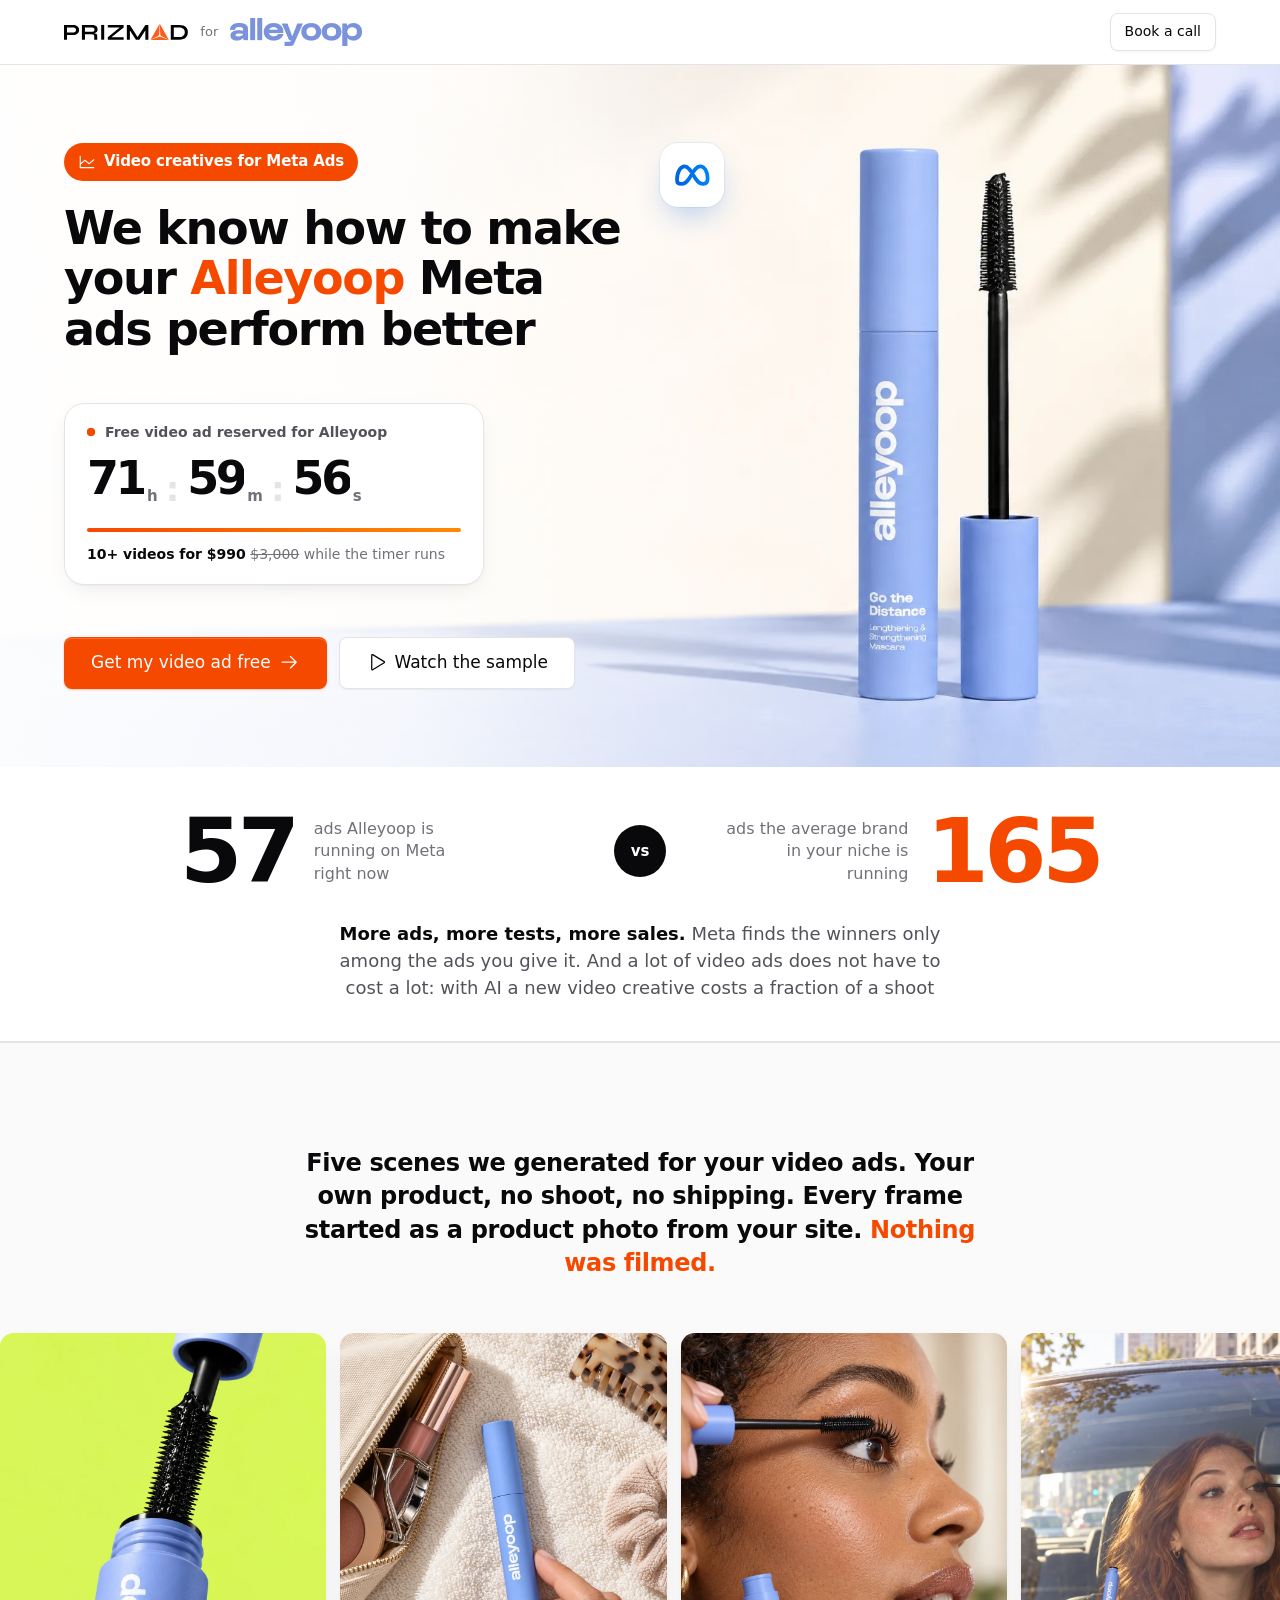
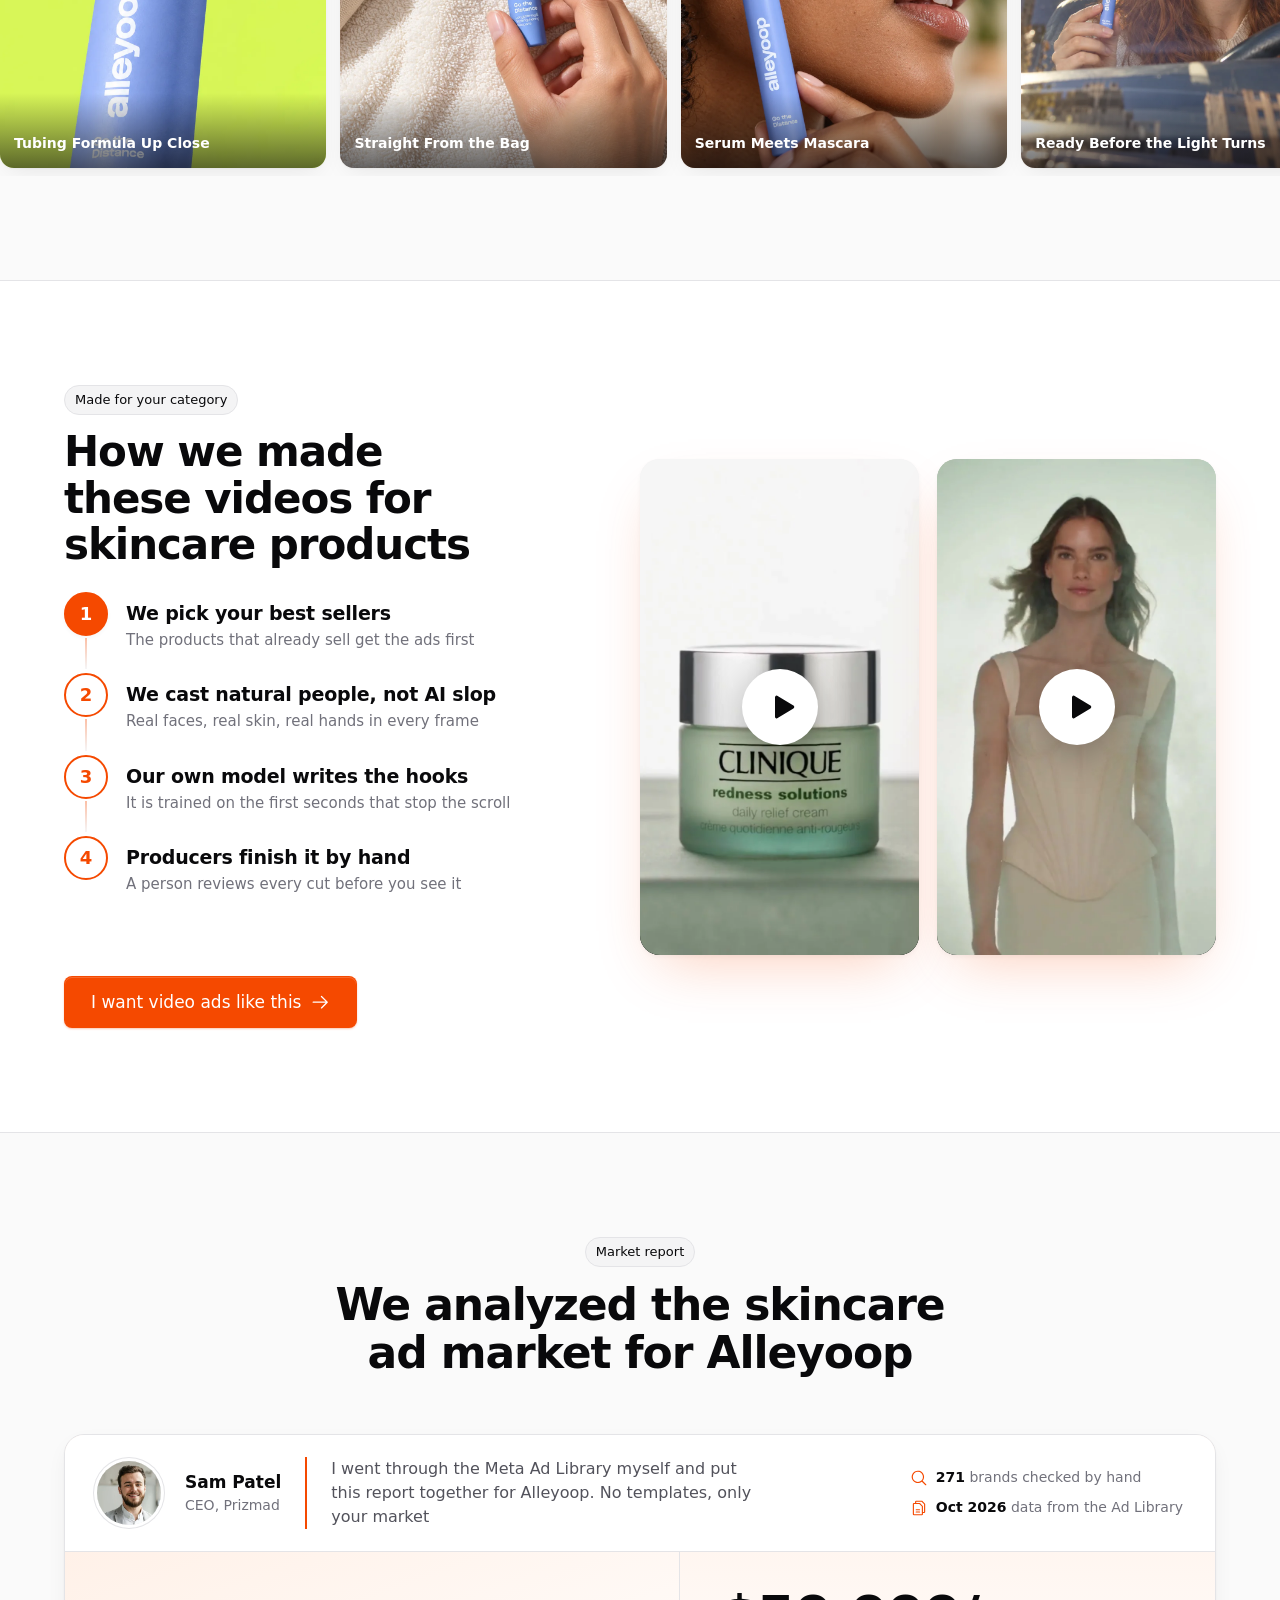
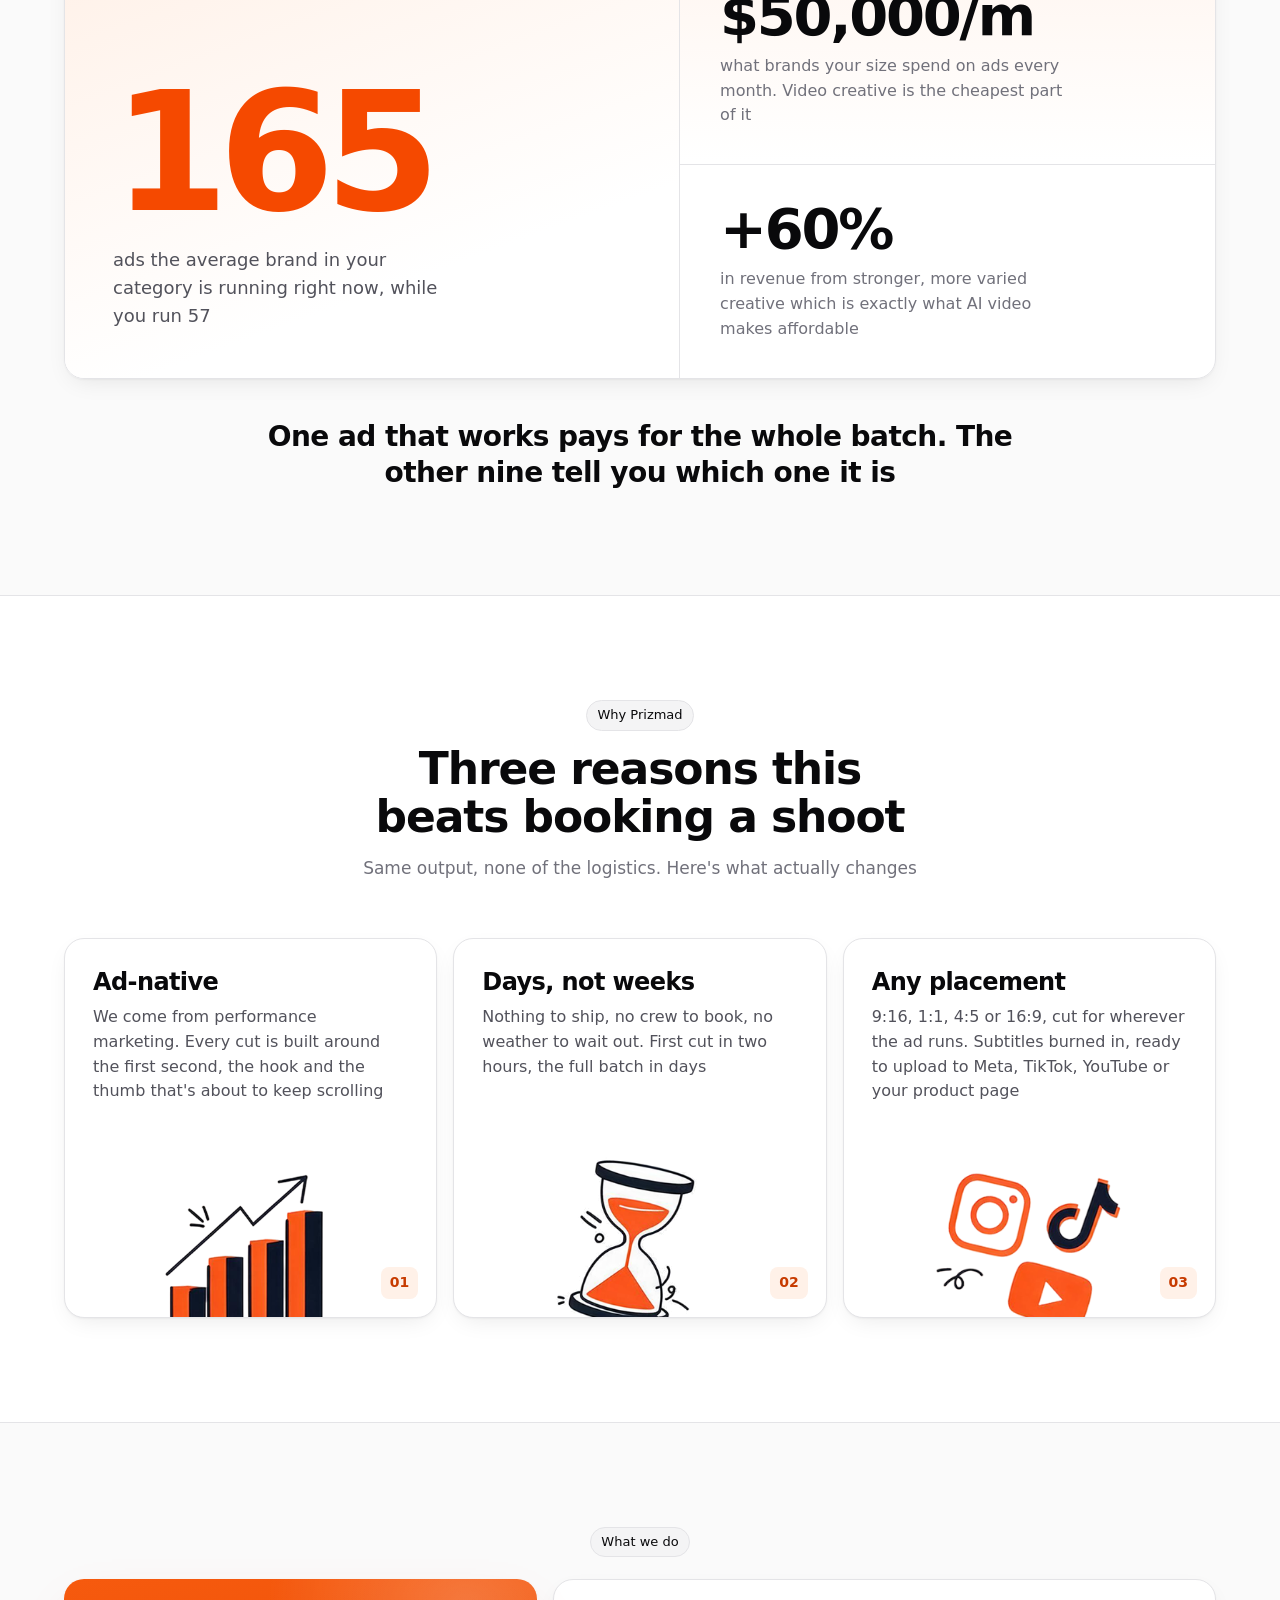
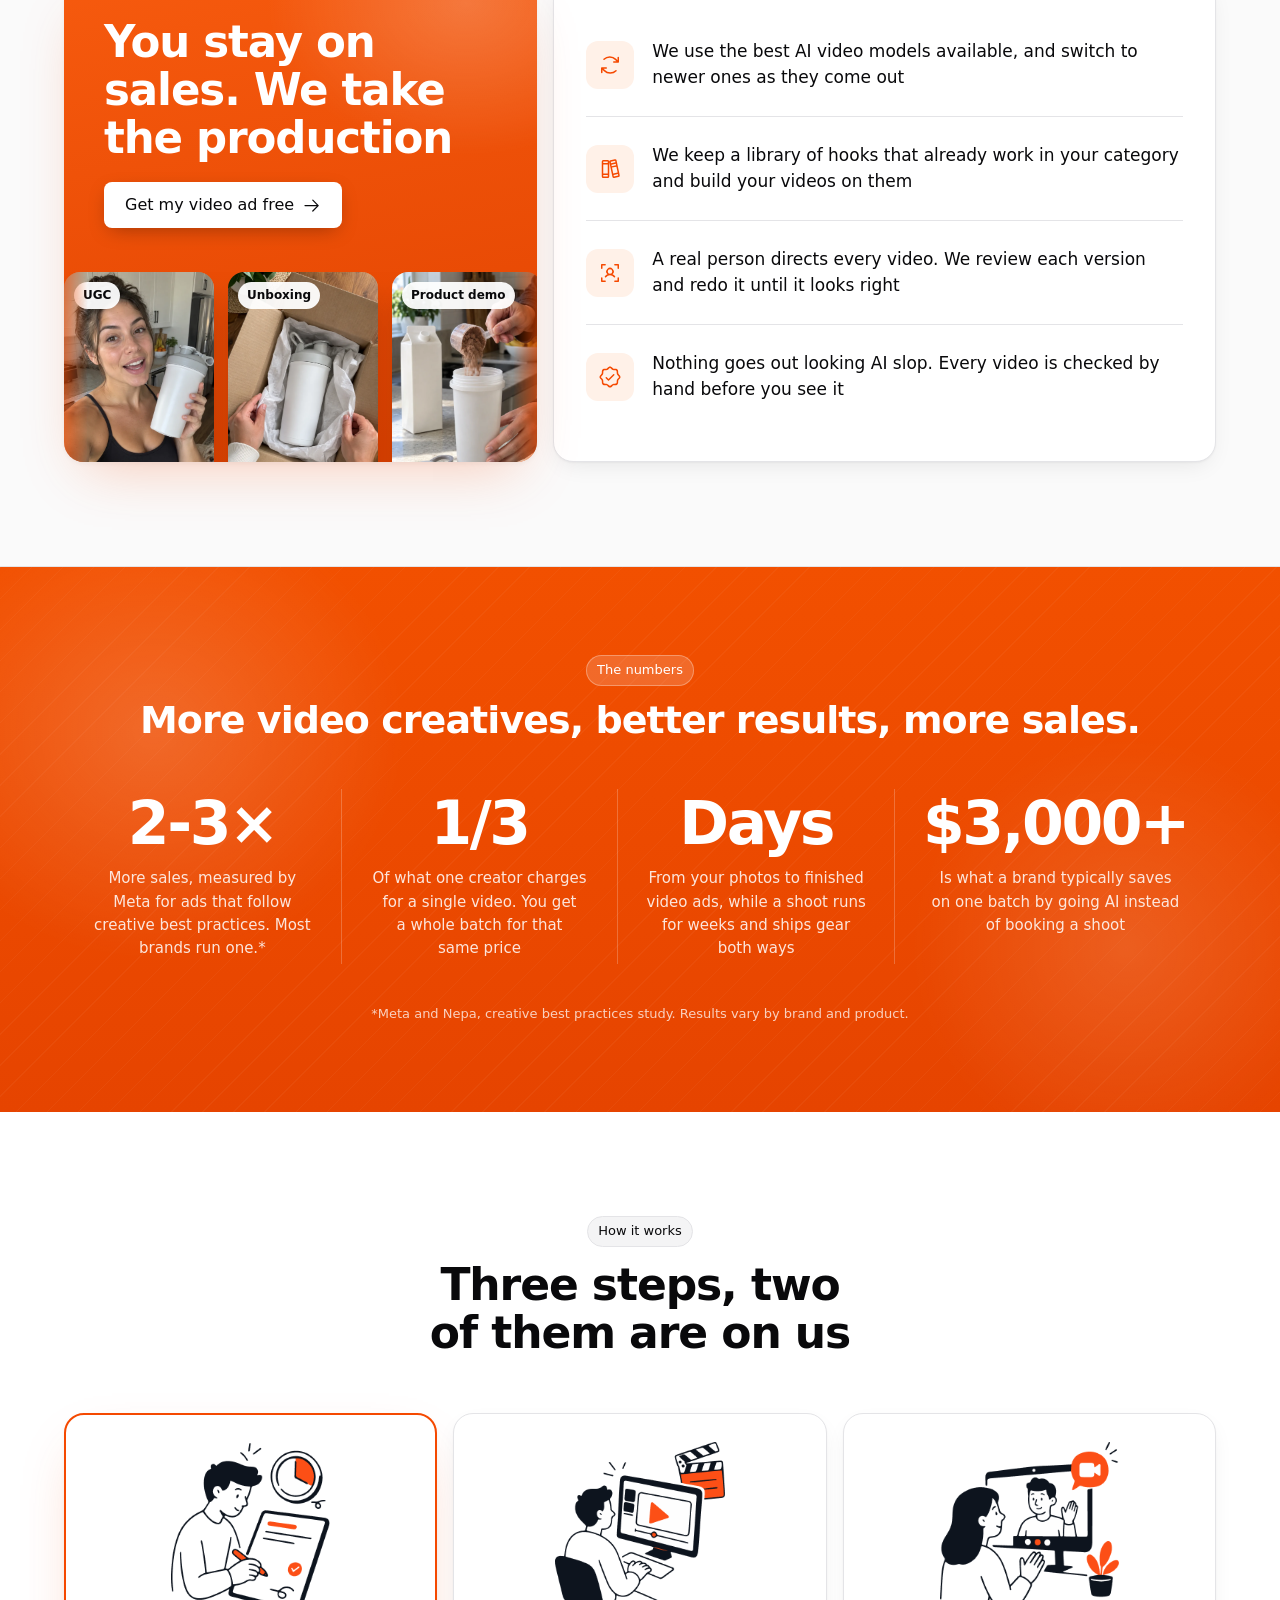
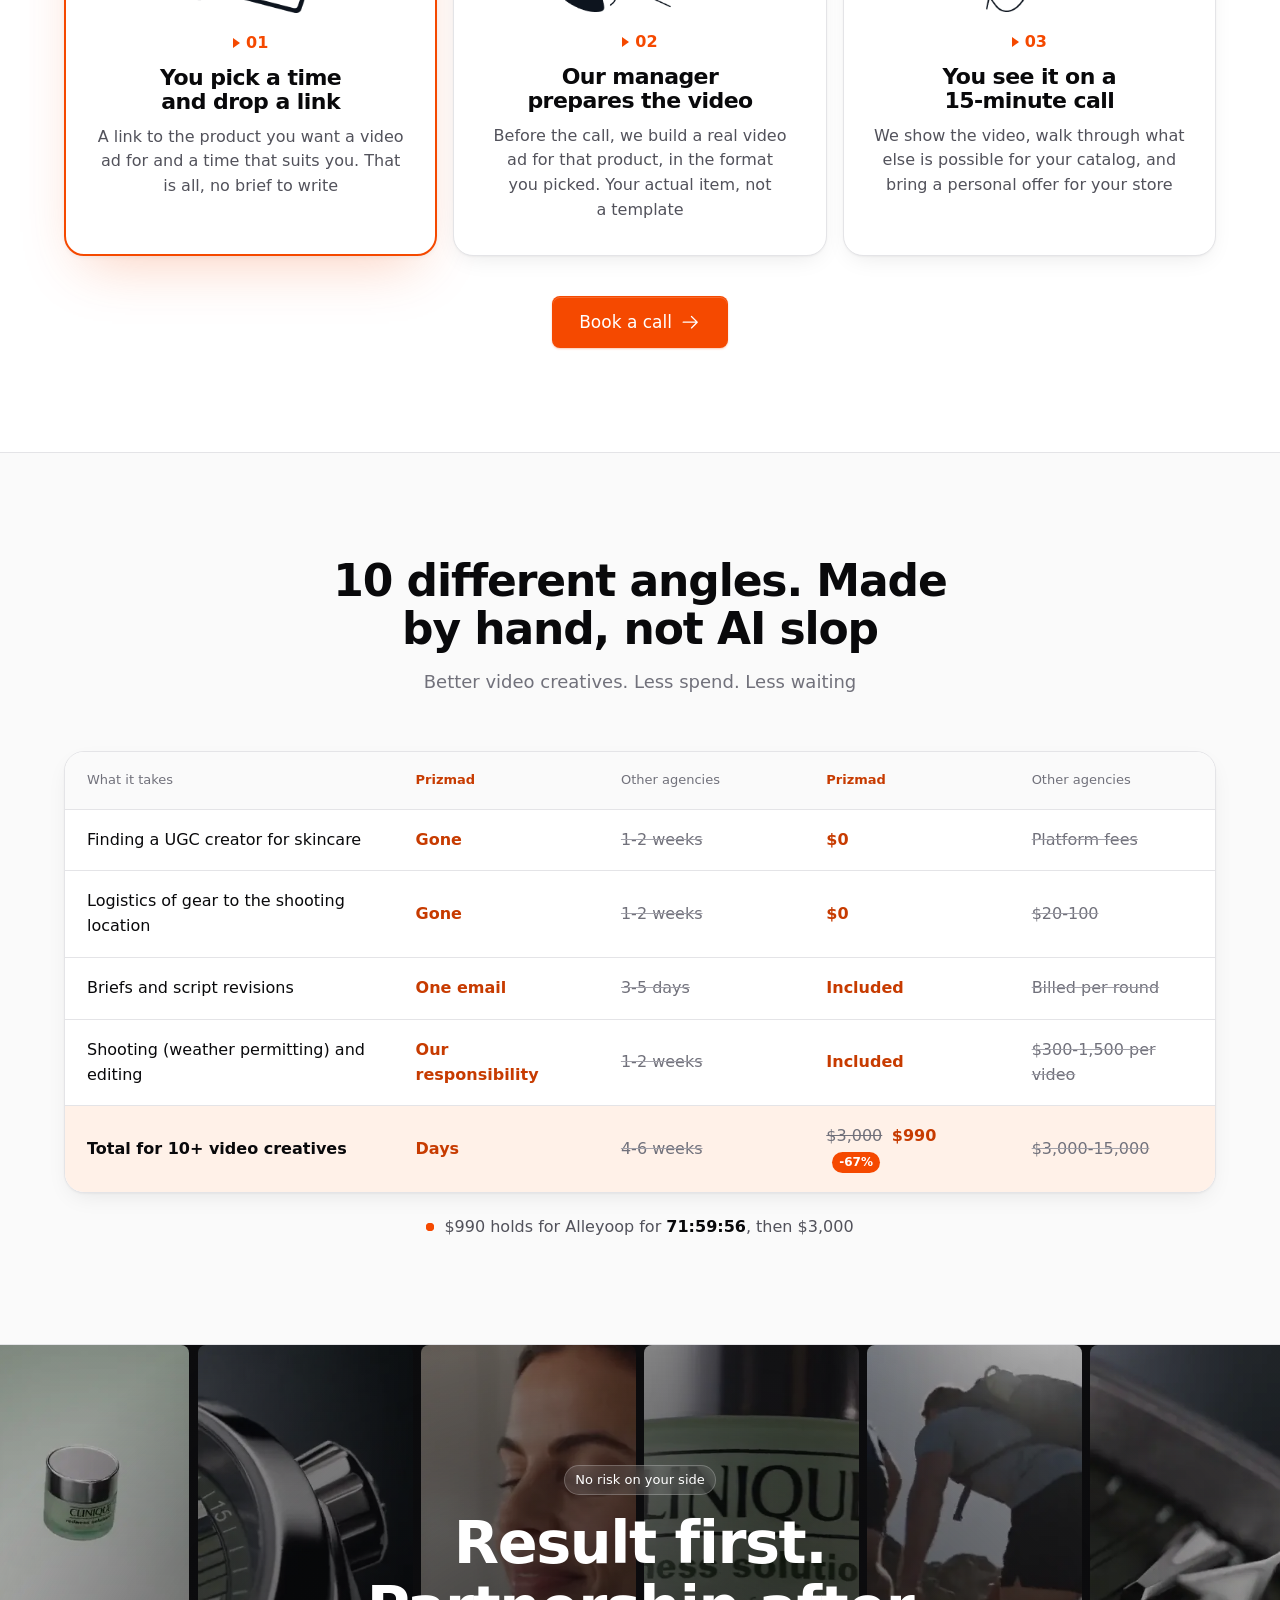
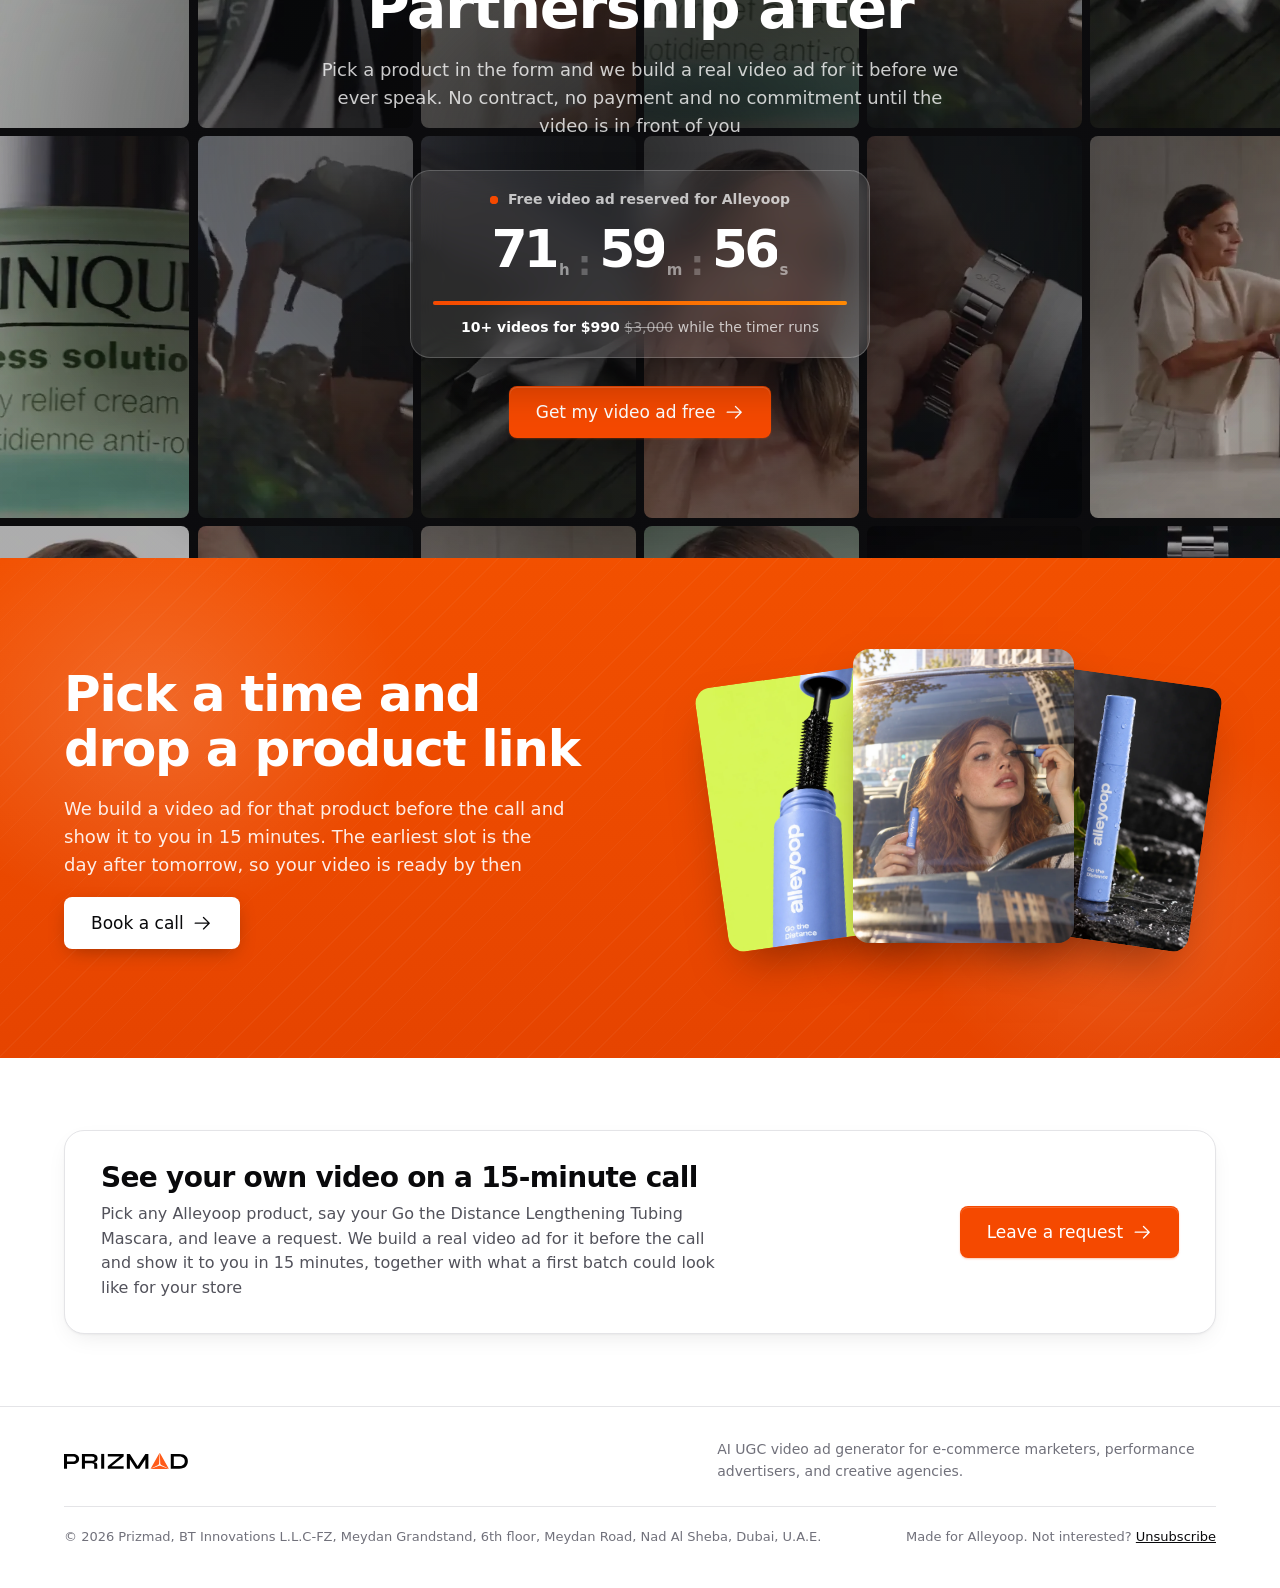
==== commit b2c71a20: "landing v2 alleyoop: mobile fixes, call card text Co-Authored-By: Claude Opus 5.5 <noreply@anthropic" ====
--- a/2026/2026-10/landing-v2-alleyoop/index.html
+++ b/2026/2026-10/landing-v2-alleyoop/index.html
@@ -11,7 +11,7 @@
 <meta property="og:image" content="assets/img/s4.webp">
 <link rel="icon" href="assets/prizmad-emblem.svg" type="image/svg+xml">
 <link rel="preload" href="assets/img/s/meetalleyoop-x34j6x/s4.webp" as="image">
-<link rel="stylesheet" href="assets/styles.css?v=26f060e0">
+<link rel="stylesheet" href="assets/styles.css?v=e13488ae">
 </head>
 <body class="t-c " data-slug="meetalleyoop-x34j6x" data-brand="Alleyoop">
 
@@ -355,7 +355,7 @@
       <div class="host-card reveal">
         <div class="host-copy">
           <h2 id="host-title">See your own video on a 15-minute call</h2>
-          <p>Pick any Alleyoop product, say your Go the Distance Lengthening Tubing Mascara, and leave a request. we build a real video ad for it before the call and show it to you in 15 minutes, together with what a first batch could look like for your store</p>
+          <p>Pick any Alleyoop product, say your Go the Distance Lengthening Tubing Mascara, and leave a request. We build a real video ad for it before the call and show it to you in 15 minutes, together with what a first batch could look like for your store</p>
         </div>
         <a class="btn btn-primary btn-lg" href="#book" data-book>Leave a request <svg class="icon icon-arrow" viewBox="0 0 256 256" aria-hidden="true" focusable="false"><path d="M221.66,133.66l-72,72a8,8,0,0,1-11.32-11.32L196.69,136H40a8,8,0,0,1,0-16H196.69L138.34,61.66a8,8,0,0,1,11.32-11.32l72,72A8,8,0,0,1,221.66,133.66Z"/></svg></a>
       </div>
--- a/2026/2026-10/landing-v2-alleyoop/assets/styles.css
+++ b/2026/2026-10/landing-v2-alleyoop/assets/styles.css
@@ -1008,11 +1008,13 @@
 @media (min-width: 1025px) { .host-card { grid-template-columns: 1fr auto; } }
 
 @media (max-width: 1024px) {
+  .hero .deal-timer { order: 5; }
   .report-by { grid-template-columns: auto 1fr; }
   .rb-quote, .rb-facts { grid-column: 1 / -1; }
   .rb-quote { padding-left: 16px; }
 }
 @media (max-width: 767px) {
+  .hero .deal-timer { order: 4; margin: 4px 0; }
   .deal-timer { margin: 20px 0 22px; width: 100%; padding: 16px 18px; }
   .dt-d { font-size: 40px; }
   .deal-timer.is-glass .dt-d { font-size: 42px; }
@@ -1026,6 +1028,7 @@
   .how-step::before { left: 18px; top: 40px; }
   .how-step h3 { font-size: 17px; padding-top: 8px; }
   .price-hold { font-size: 15px; }
+  .ttotal .was { display: block; font-size: 13px; }
   .risk-wall { padding: 88px 0; min-height: 0; }
   .wall { inset: 0 -30%; grid-template-columns: repeat(4, minmax(0, 1fr)); gap: 6px; }
   .wall-col { --g: 6px; }
